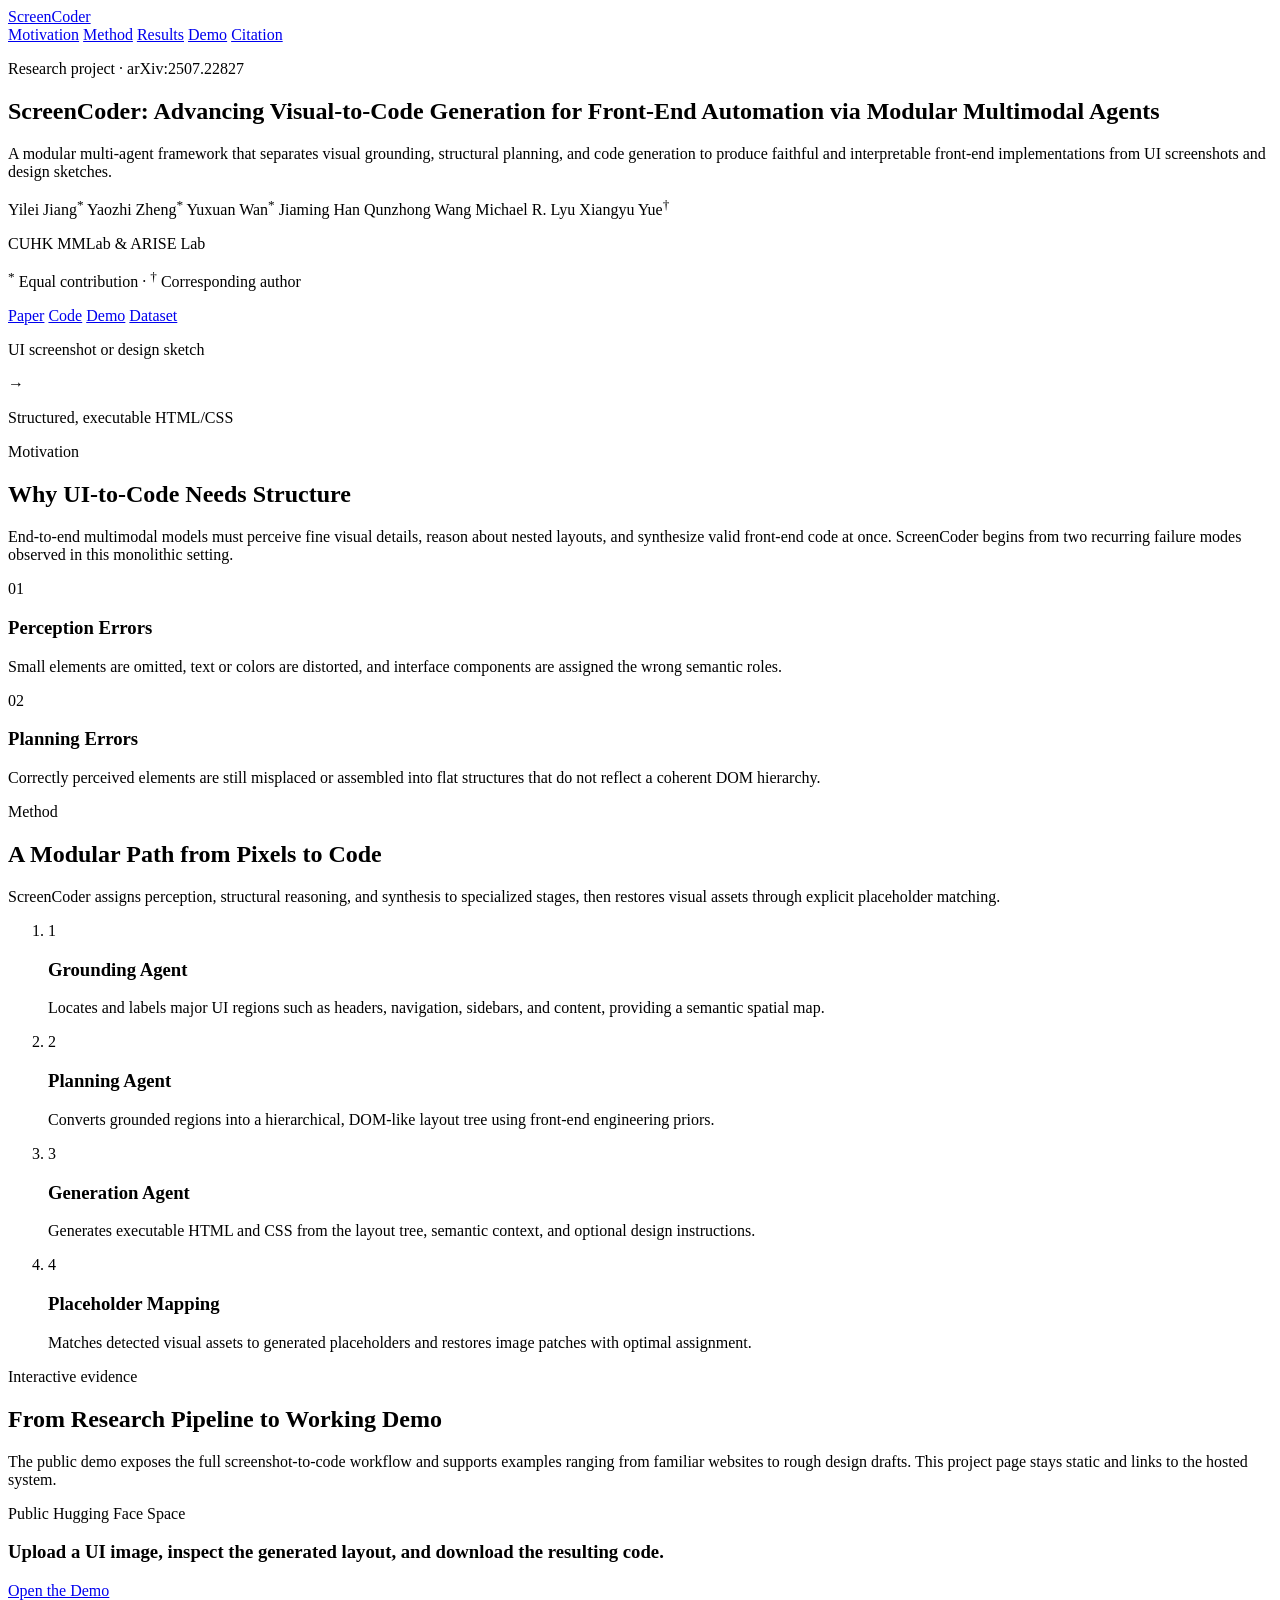
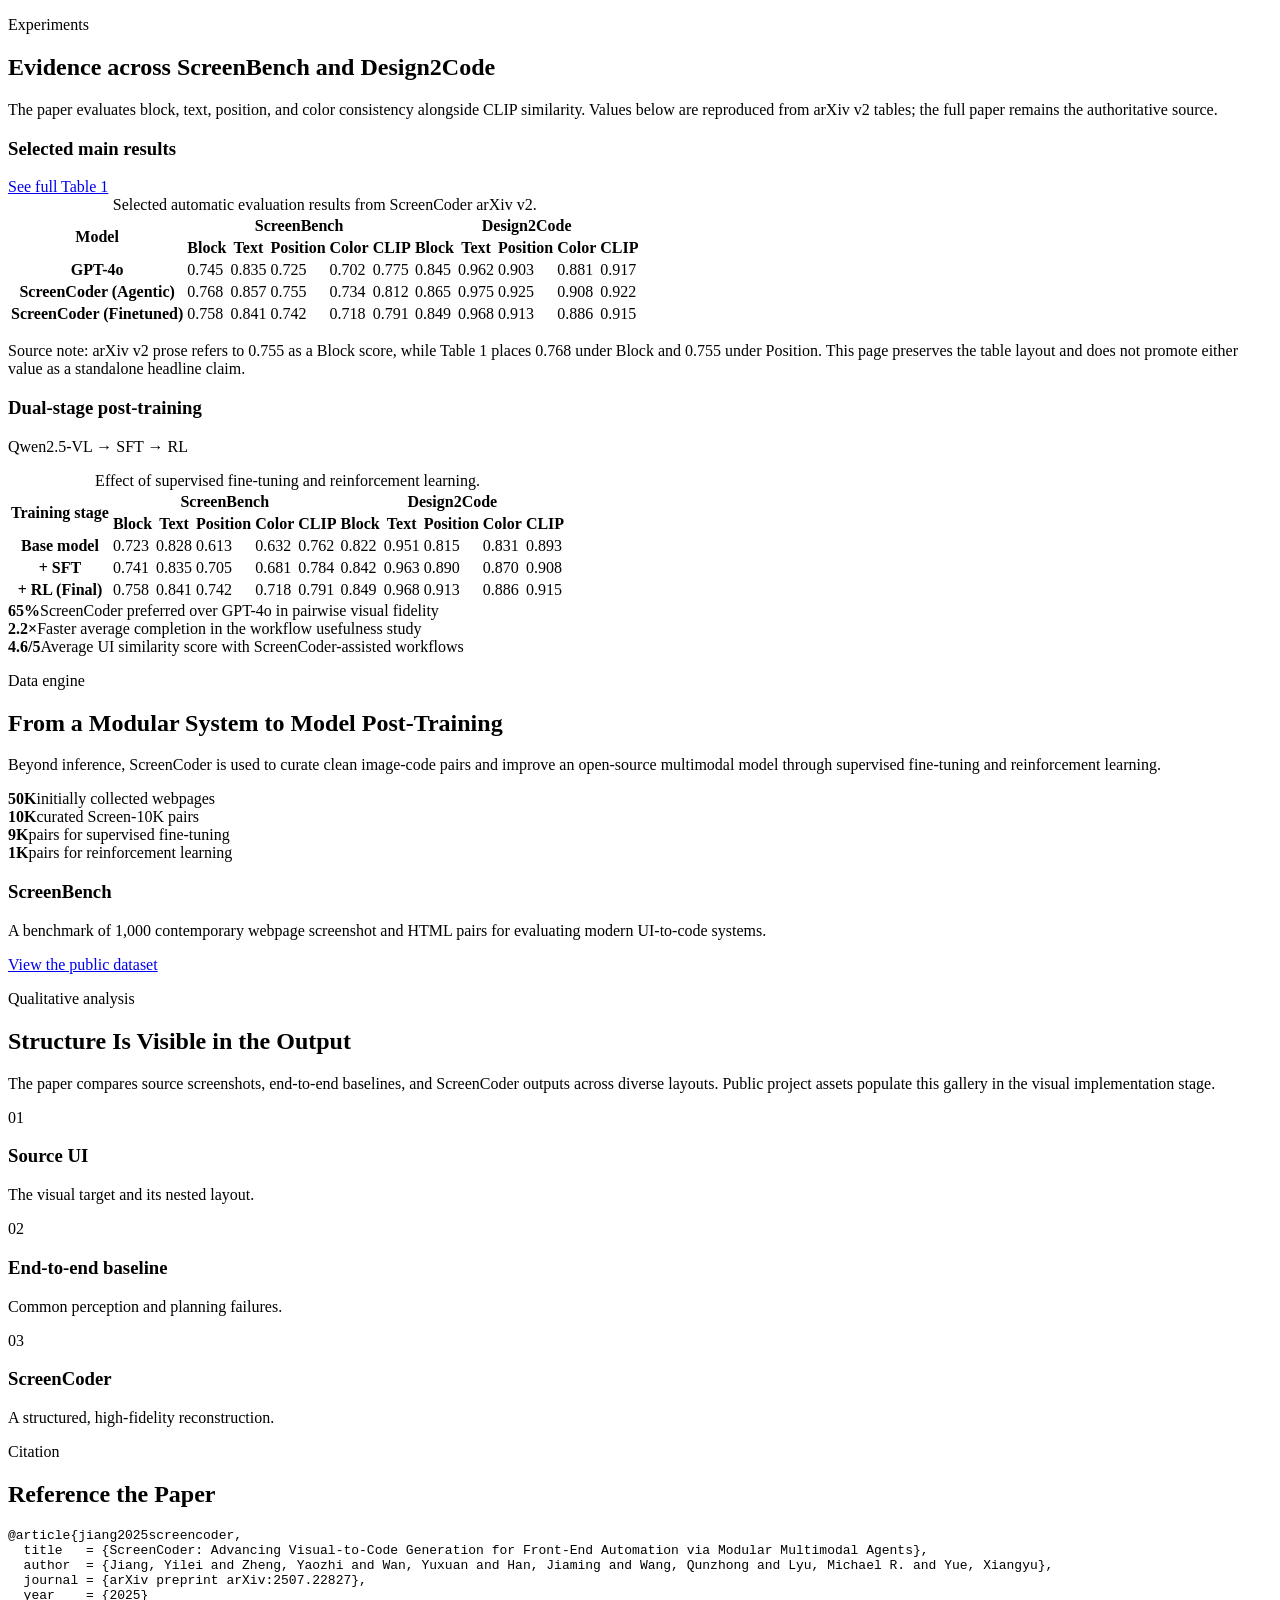
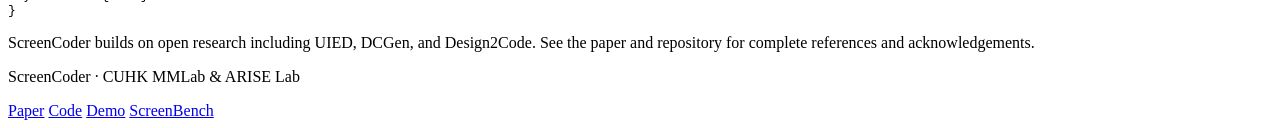
==== index.html @ 0749b516 "feat: add ScreenCoder research narrative and evidence" ====
<!doctype html>
<html lang="en">
  <head>
    <meta charset="utf-8">
    <meta name="viewport" content="width=device-width, initial-scale=1">
    <title>ScreenCoder — Modular Multimodal Agents for UI-to-Code</title>
  </head>
  <body>
    <header class="site-header">
      <nav class="site-nav" aria-label="Primary navigation">
        <a class="site-mark" href="#overview">ScreenCoder</a>
        <div class="site-nav__links">
          <a href="#motivation">Motivation</a>
          <a href="#method">Method</a>
          <a href="#results">Results</a>
          <a href="#demo">Demo</a>
          <a href="#citation">Citation</a>
        </div>
      </nav>
    </header>

    <main>
      <section id="overview" class="hero" aria-labelledby="paper-title">
        <div class="hero__content">
          <p class="eyebrow">Research project · arXiv:2507.22827</p>
          <h1 id="paper-title">ScreenCoder: Advancing Visual-to-Code Generation for Front-End Automation via Modular Multimodal Agents</h1>
          <p class="hero__summary">
            A modular multi-agent framework that separates visual grounding,
            structural planning, and code generation to produce faithful and
            interpretable front-end implementations from UI screenshots and
            design sketches.
          </p>
          <p class="authors">
            <span>Yilei Jiang<sup>*</sup></span>
            <span>Yaozhi Zheng<sup>*</sup></span>
            <span>Yuxuan Wan<sup>*</sup></span>
            <span>Jiaming Han</span>
            <span>Qunzhong Wang</span>
            <span>Michael R. Lyu</span>
            <span>Xiangyu Yue<sup>†</sup></span>
          </p>
          <p class="affiliations">CUHK MMLab &amp; ARISE Lab</p>
          <p class="author-note"><sup>*</sup> Equal contribution · <sup>†</sup> Corresponding author</p>
          <div class="resource-links" aria-label="Project resources">
            <a class="resource-link resource-link--primary" href="https://arxiv.org/abs/2507.22827">Paper</a>
            <a class="resource-link resource-link--primary" href="https://github.com/leigest519/ScreenCoder">Code</a>
            <a class="resource-link" href="https://huggingface.co/spaces/Jimmyzheng-10/ScreenCoder">Demo</a>
            <a class="resource-link" href="https://huggingface.co/datasets/Leigest/ScreenCoder">Dataset</a>
          </div>
        </div>
        <div class="hero__visual" aria-label="Teaser placeholder">
          <p>UI screenshot or design sketch</p>
          <span aria-hidden="true">→</span>
          <p>Structured, executable HTML/CSS</p>
        </div>
      </section>

      <section id="motivation" class="section" aria-labelledby="motivation-title">
        <div class="section-heading">
          <p class="eyebrow">Motivation</p>
          <h2 id="motivation-title">Why UI-to-Code Needs Structure</h2>
          <p>
            End-to-end multimodal models must perceive fine visual details,
            reason about nested layouts, and synthesize valid front-end code at
            once. ScreenCoder begins from two recurring failure modes observed
            in this monolithic setting.
          </p>
        </div>
        <div class="failure-grid">
          <article class="failure-card">
            <p class="card-index">01</p>
            <h3>Perception Errors</h3>
            <p>
              Small elements are omitted, text or colors are distorted, and
              interface components are assigned the wrong semantic roles.
            </p>
          </article>
          <article class="failure-card">
            <p class="card-index">02</p>
            <h3>Planning Errors</h3>
            <p>
              Correctly perceived elements are still misplaced or assembled
              into flat structures that do not reflect a coherent DOM hierarchy.
            </p>
          </article>
        </div>
      </section>

      <section id="method" class="section section--tinted" aria-labelledby="method-title">
        <div class="section-heading">
          <p class="eyebrow">Method</p>
          <h2 id="method-title">A Modular Path from Pixels to Code</h2>
          <p>
            ScreenCoder assigns perception, structural reasoning, and synthesis
            to specialized stages, then restores visual assets through explicit
            placeholder matching.
          </p>
        </div>
        <ol class="method-flow">
          <li class="method-step">
            <span class="method-step__number">1</span>
            <div>
              <h3>Grounding Agent</h3>
              <p>Locates and labels major UI regions such as headers, navigation, sidebars, and content, providing a semantic spatial map.</p>
            </div>
          </li>
          <li class="method-step">
            <span class="method-step__number">2</span>
            <div>
              <h3>Planning Agent</h3>
              <p>Converts grounded regions into a hierarchical, DOM-like layout tree using front-end engineering priors.</p>
            </div>
          </li>
          <li class="method-step">
            <span class="method-step__number">3</span>
            <div>
              <h3>Generation Agent</h3>
              <p>Generates executable HTML and CSS from the layout tree, semantic context, and optional design instructions.</p>
            </div>
          </li>
          <li class="method-step">
            <span class="method-step__number">4</span>
            <div>
              <h3>Placeholder Mapping</h3>
              <p>Matches detected visual assets to generated placeholders and restores image patches with optimal assignment.</p>
            </div>
          </li>
        </ol>
      </section>

      <section id="demo" class="section" aria-labelledby="demo-title">
        <div class="section-heading section-heading--split">
          <div>
            <p class="eyebrow">Interactive evidence</p>
            <h2 id="demo-title">From Research Pipeline to Working Demo</h2>
          </div>
          <p>
            The public demo exposes the full screenshot-to-code workflow and
            supports examples ranging from familiar websites to rough design
            drafts. This project page stays static and links to the hosted system.
          </p>
        </div>
        <div class="demo-placeholder">
          <div>
            <p class="demo-placeholder__label">Public Hugging Face Space</p>
            <h3>Upload a UI image, inspect the generated layout, and download the resulting code.</h3>
          </div>
          <a href="https://huggingface.co/spaces/Jimmyzheng-10/ScreenCoder">Open the Demo</a>
        </div>
      </section>

      <section id="results" class="section section--dark" aria-labelledby="results-title">
        <div class="section-heading">
          <p class="eyebrow">Experiments</p>
          <h2 id="results-title">Evidence across ScreenBench and Design2Code</h2>
          <p>
            The paper evaluates block, text, position, and color consistency
            alongside CLIP similarity. Values below are reproduced from arXiv
            v2 tables; the full paper remains the authoritative source.
          </p>
        </div>

        <div class="table-block">
          <div class="table-block__heading">
            <h3>Selected main results</h3>
            <a href="https://arxiv.org/abs/2507.22827">See full Table 1</a>
          </div>
          <div class="table-scroll" tabindex="0" aria-label="Selected main results table, horizontally scrollable">
            <table>
              <caption>Selected automatic evaluation results from ScreenCoder arXiv v2.</caption>
              <thead>
                <tr>
                  <th rowspan="2" scope="col">Model</th>
                  <th colspan="5" scope="colgroup">ScreenBench</th>
                  <th colspan="5" scope="colgroup">Design2Code</th>
                </tr>
                <tr>
                  <th scope="col">Block</th><th scope="col">Text</th><th scope="col">Position</th><th scope="col">Color</th><th scope="col">CLIP</th>
                  <th scope="col">Block</th><th scope="col">Text</th><th scope="col">Position</th><th scope="col">Color</th><th scope="col">CLIP</th>
                </tr>
              </thead>
              <tbody>
                <tr>
                  <th scope="row">GPT-4o</th>
                  <td>0.745</td><td>0.835</td><td>0.725</td><td>0.702</td><td>0.775</td>
                  <td>0.845</td><td>0.962</td><td>0.903</td><td>0.881</td><td>0.917</td>
                </tr>
                <tr class="table-highlight">
                  <th scope="row">ScreenCoder (Agentic)</th>
                  <td>0.768</td><td>0.857</td><td>0.755</td><td>0.734</td><td>0.812</td>
                  <td>0.865</td><td>0.975</td><td>0.925</td><td>0.908</td><td>0.922</td>
                </tr>
                <tr>
                  <th scope="row">ScreenCoder (Finetuned)</th>
                  <td>0.758</td><td>0.841</td><td>0.742</td><td>0.718</td><td>0.791</td>
                  <td>0.849</td><td>0.968</td><td>0.913</td><td>0.886</td><td>0.915</td>
                </tr>
              </tbody>
            </table>
          </div>
          <p class="evidence-note">
            Source note: arXiv v2 prose refers to 0.755 as a Block score,
            while Table 1 places 0.768 under Block and 0.755 under Position.
            This page preserves the table layout and does not promote either
            value as a standalone headline claim.
          </p>
        </div>

        <div class="table-block">
          <div class="table-block__heading">
            <h3>Dual-stage post-training</h3>
            <p>Qwen2.5-VL → SFT → RL</p>
          </div>
          <div class="table-scroll" tabindex="0" aria-label="Post-training ablation table, horizontally scrollable">
            <table>
              <caption>Effect of supervised fine-tuning and reinforcement learning.</caption>
              <thead>
                <tr>
                  <th rowspan="2" scope="col">Training stage</th>
                  <th colspan="5" scope="colgroup">ScreenBench</th>
                  <th colspan="5" scope="colgroup">Design2Code</th>
                </tr>
                <tr>
                  <th scope="col">Block</th><th scope="col">Text</th><th scope="col">Position</th><th scope="col">Color</th><th scope="col">CLIP</th>
                  <th scope="col">Block</th><th scope="col">Text</th><th scope="col">Position</th><th scope="col">Color</th><th scope="col">CLIP</th>
                </tr>
              </thead>
              <tbody>
                <tr>
                  <th scope="row">Base model</th>
                  <td>0.723</td><td>0.828</td><td>0.613</td><td>0.632</td><td>0.762</td>
                  <td>0.822</td><td>0.951</td><td>0.815</td><td>0.831</td><td>0.893</td>
                </tr>
                <tr>
                  <th scope="row">+ SFT</th>
                  <td>0.741</td><td>0.835</td><td>0.705</td><td>0.681</td><td>0.784</td>
                  <td>0.842</td><td>0.963</td><td>0.890</td><td>0.870</td><td>0.908</td>
                </tr>
                <tr class="table-highlight">
                  <th scope="row">+ RL (Final)</th>
                  <td>0.758</td><td>0.841</td><td>0.742</td><td>0.718</td><td>0.791</td>
                  <td>0.849</td><td>0.968</td><td>0.913</td><td>0.886</td><td>0.915</td>
                </tr>
              </tbody>
            </table>
          </div>
        </div>

        <div class="human-eval" aria-label="Human evaluation summary">
          <article><strong>65%</strong><span>ScreenCoder preferred over GPT-4o in pairwise visual fidelity</span></article>
          <article><strong>2.2×</strong><span>Faster average completion in the workflow usefulness study</span></article>
          <article><strong>4.6/5</strong><span>Average UI similarity score with ScreenCoder-assisted workflows</span></article>
        </div>
      </section>

      <section id="data" class="section" aria-labelledby="data-title">
        <div class="section-heading">
          <p class="eyebrow">Data engine</p>
          <h2 id="data-title">From a Modular System to Model Post-Training</h2>
          <p>
            Beyond inference, ScreenCoder is used to curate clean image-code
            pairs and improve an open-source multimodal model through supervised
            fine-tuning and reinforcement learning.
          </p>
        </div>
        <div class="data-flow">
          <article><strong>50K</strong><span>initially collected webpages</span></article>
          <article><strong>10K</strong><span>curated Screen-10K pairs</span></article>
          <article><strong>9K</strong><span>pairs for supervised fine-tuning</span></article>
          <article><strong>1K</strong><span>pairs for reinforcement learning</span></article>
        </div>
        <div class="dataset-note">
          <h3>ScreenBench</h3>
          <p>A benchmark of 1,000 contemporary webpage screenshot and HTML pairs for evaluating modern UI-to-code systems.</p>
          <a href="https://huggingface.co/datasets/Leigest/ScreenCoder">View the public dataset</a>
        </div>
      </section>

      <section id="gallery" class="section section--tinted" aria-labelledby="gallery-title">
        <div class="section-heading">
          <p class="eyebrow">Qualitative analysis</p>
          <h2 id="gallery-title">Structure Is Visible in the Output</h2>
          <p>
            The paper compares source screenshots, end-to-end baselines, and
            ScreenCoder outputs across diverse layouts. Public project assets
            populate this gallery in the visual implementation stage.
          </p>
        </div>
        <div class="gallery-placeholder" role="group" aria-label="Qualitative comparison placeholder">
          <article><span>01</span><h3>Source UI</h3><p>The visual target and its nested layout.</p></article>
          <article><span>02</span><h3>End-to-end baseline</h3><p>Common perception and planning failures.</p></article>
          <article><span>03</span><h3>ScreenCoder</h3><p>A structured, high-fidelity reconstruction.</p></article>
        </div>
      </section>

      <section id="citation" class="section citation" aria-labelledby="citation-title">
        <div class="section-heading">
          <p class="eyebrow">Citation</p>
          <h2 id="citation-title">Reference the Paper</h2>
        </div>
        <pre><code>@article{jiang2025screencoder,
  title   = {ScreenCoder: Advancing Visual-to-Code Generation for Front-End Automation via Modular Multimodal Agents},
  author  = {Jiang, Yilei and Zheng, Yaozhi and Wan, Yuxuan and Han, Jiaming and Wang, Qunzhong and Lyu, Michael R. and Yue, Xiangyu},
  journal = {arXiv preprint arXiv:2507.22827},
  year    = {2025}
}</code></pre>
        <p>
          ScreenCoder builds on open research including UIED, DCGen, and
          Design2Code. See the paper and repository for complete references and
          acknowledgements.
        </p>
      </section>
    </main>

    <footer class="site-footer">
      <p>ScreenCoder · CUHK MMLab &amp; ARISE Lab</p>
      <div>
        <a href="https://arxiv.org/abs/2507.22827">Paper</a>
        <a href="https://github.com/leigest519/ScreenCoder">Code</a>
        <a href="https://huggingface.co/spaces/Jimmyzheng-10/ScreenCoder">Demo</a>
        <a href="https://huggingface.co/datasets/Leigest/ScreenCoder">ScreenBench</a>
      </div>
    </footer>
  </body>
</html>
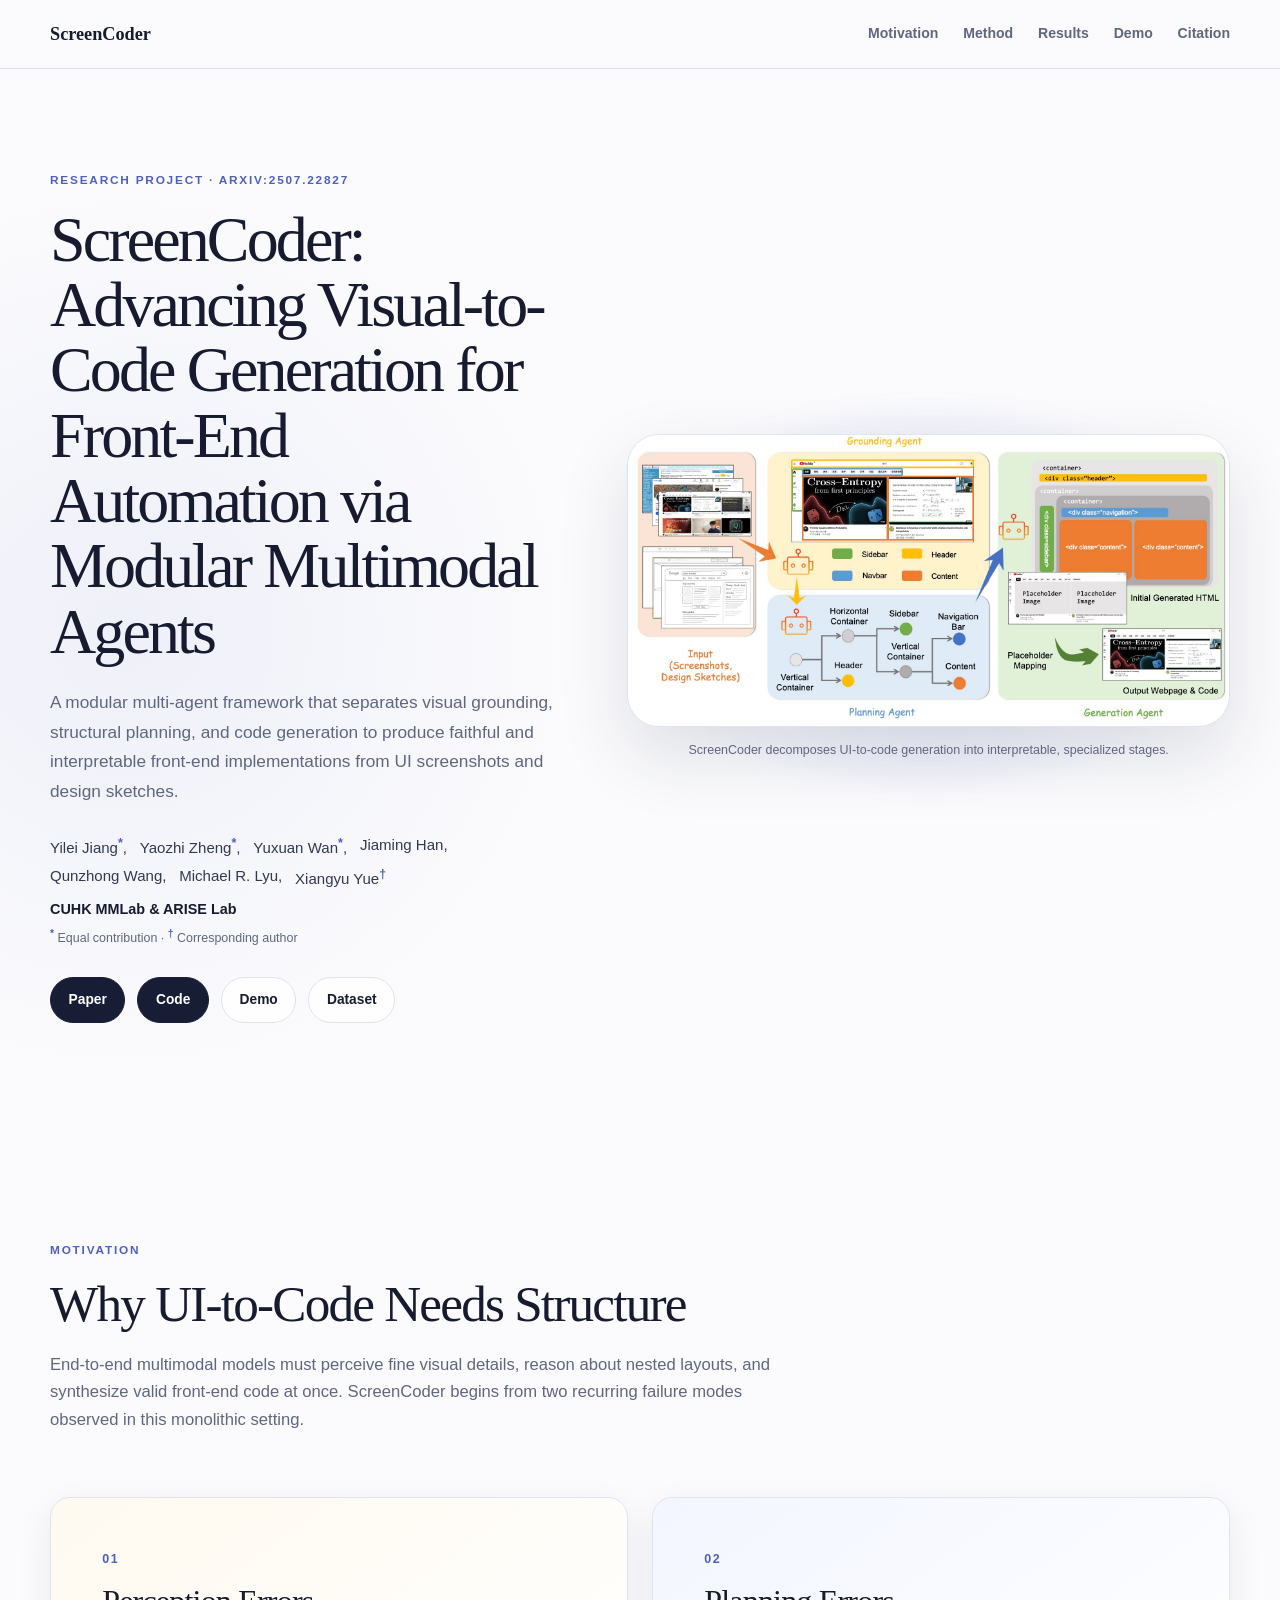
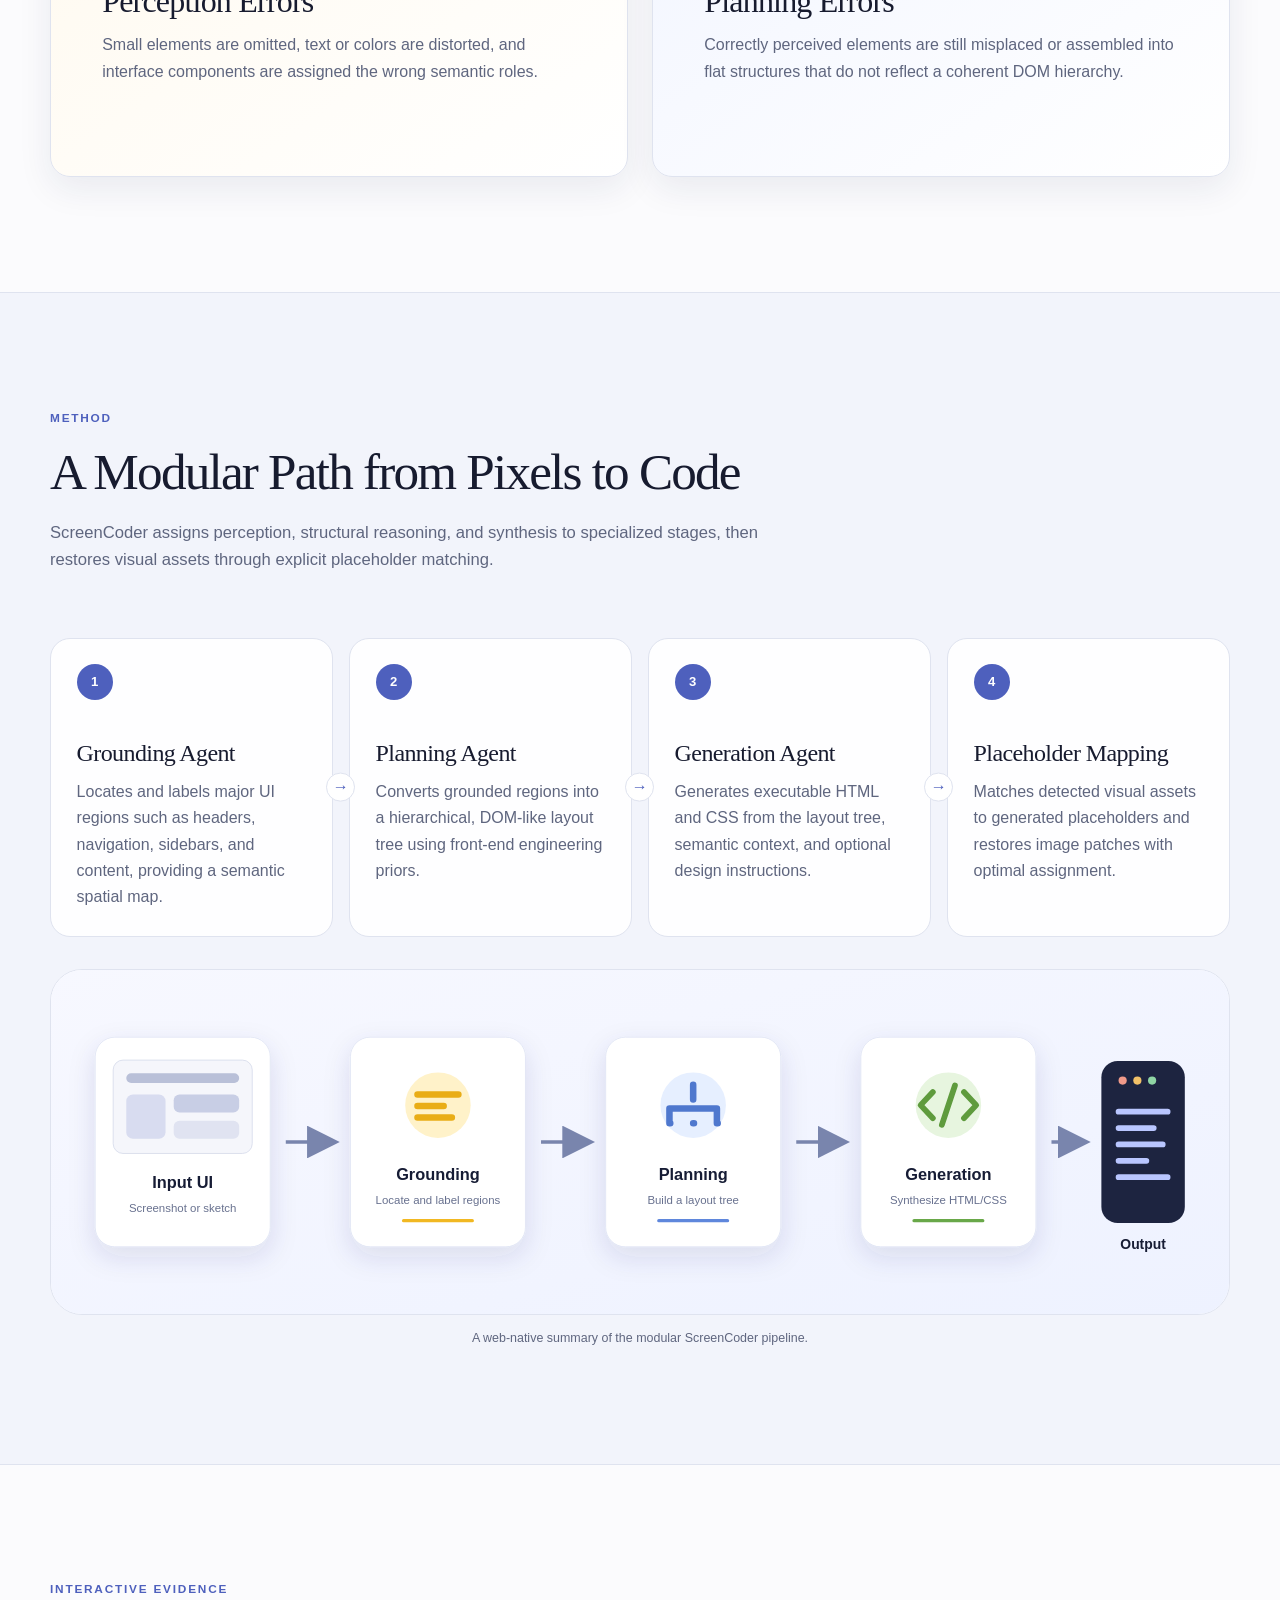
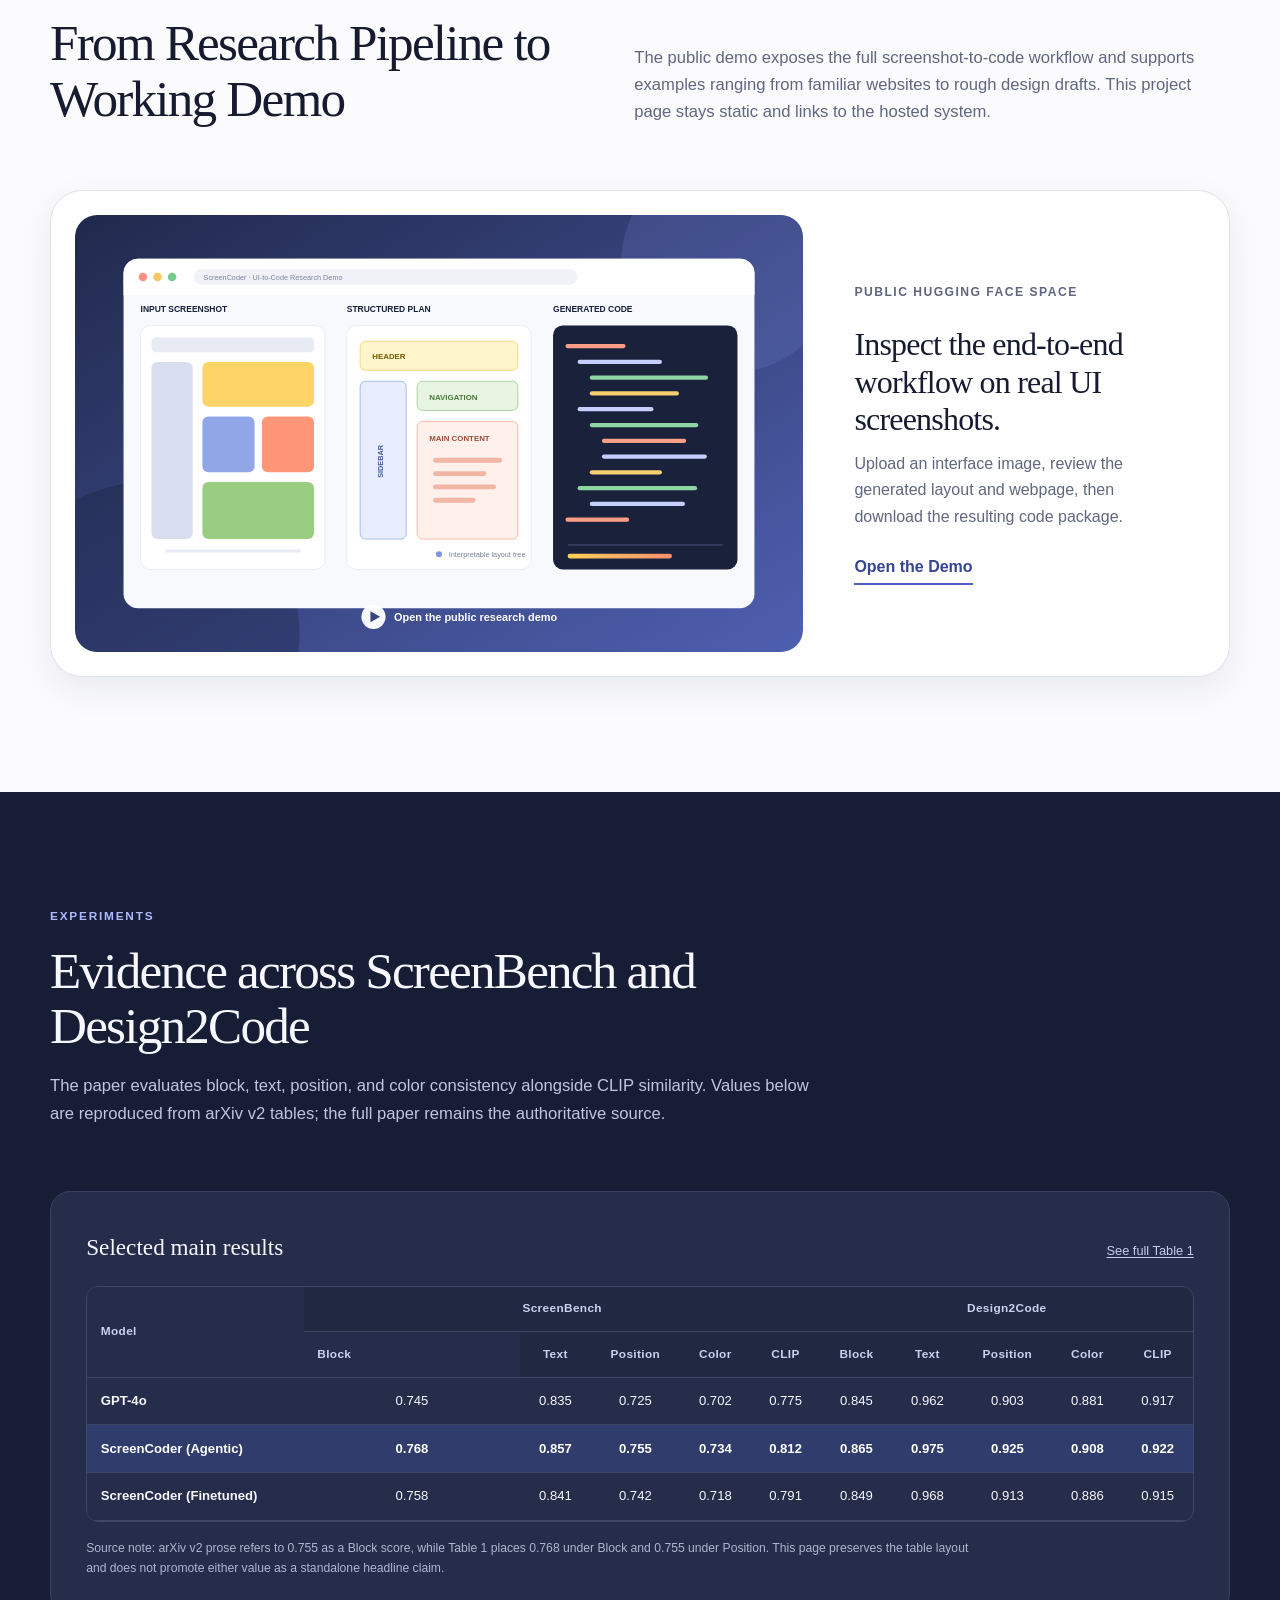
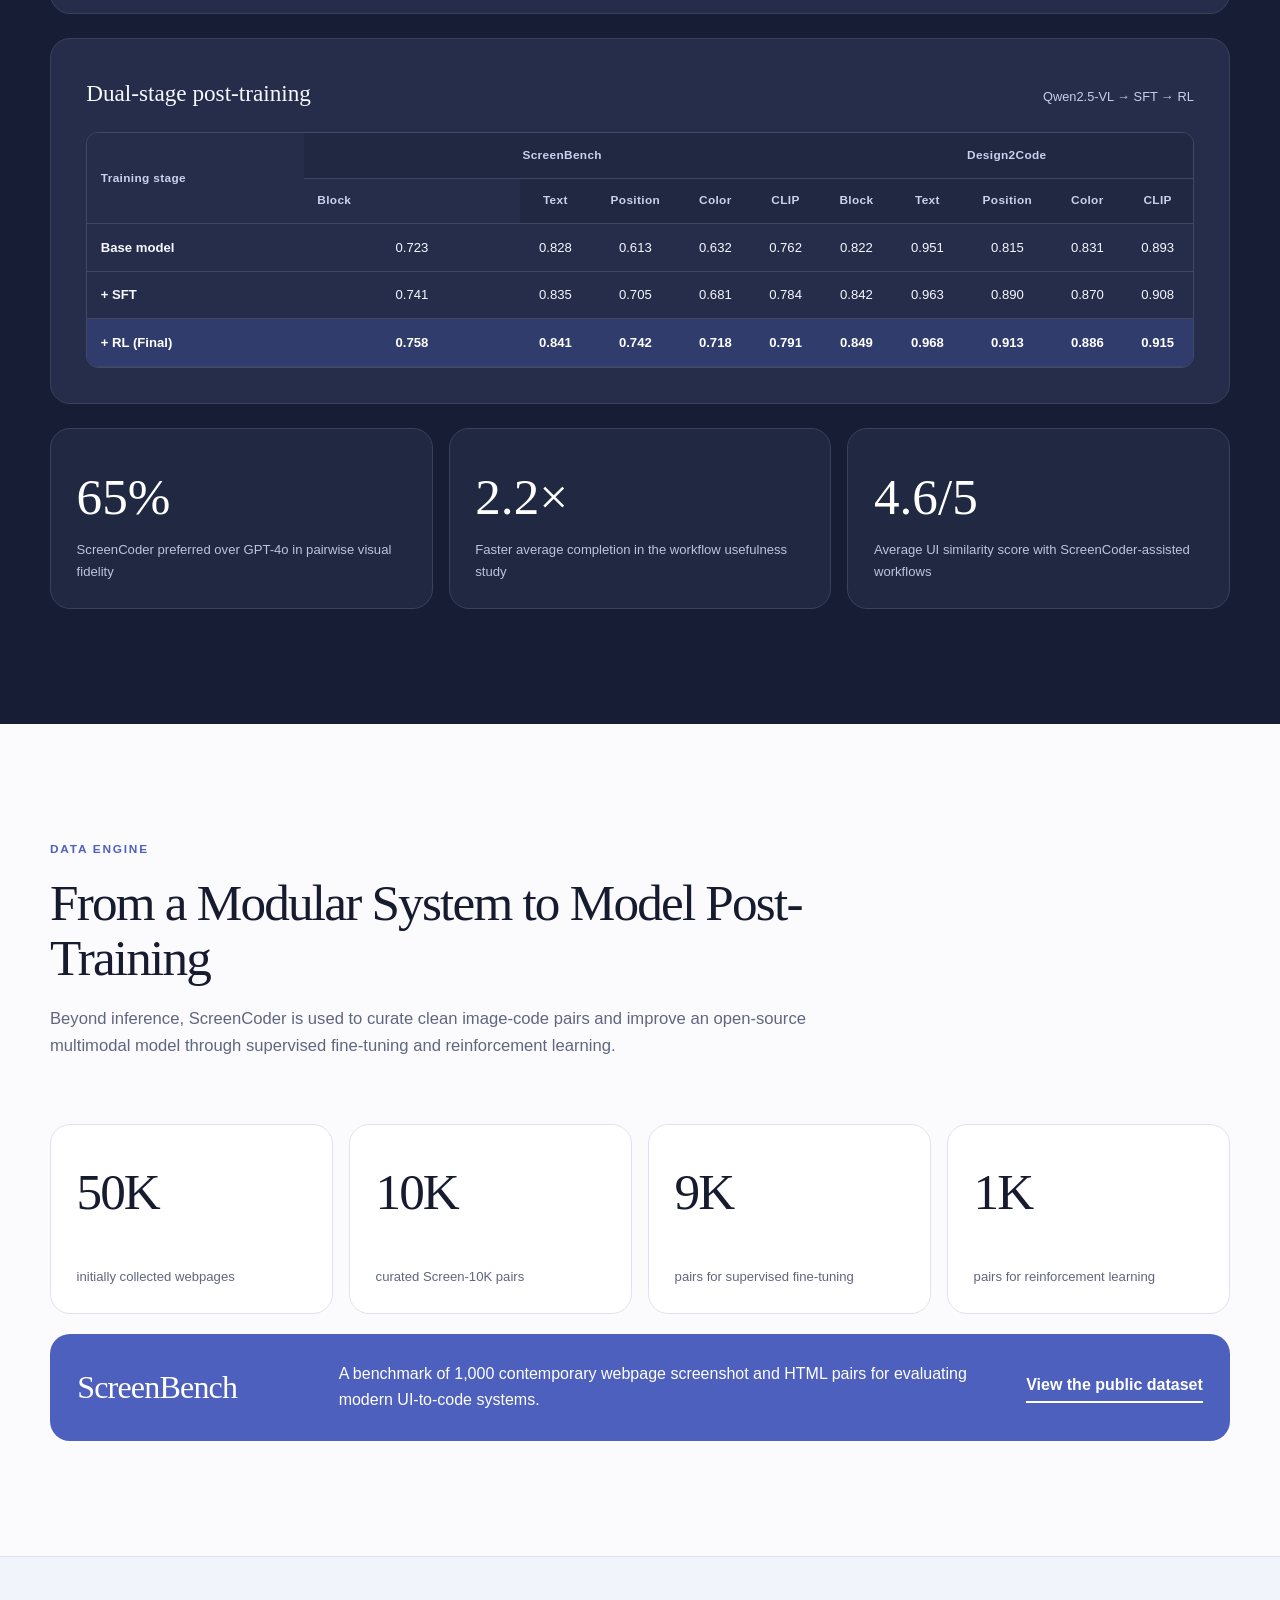
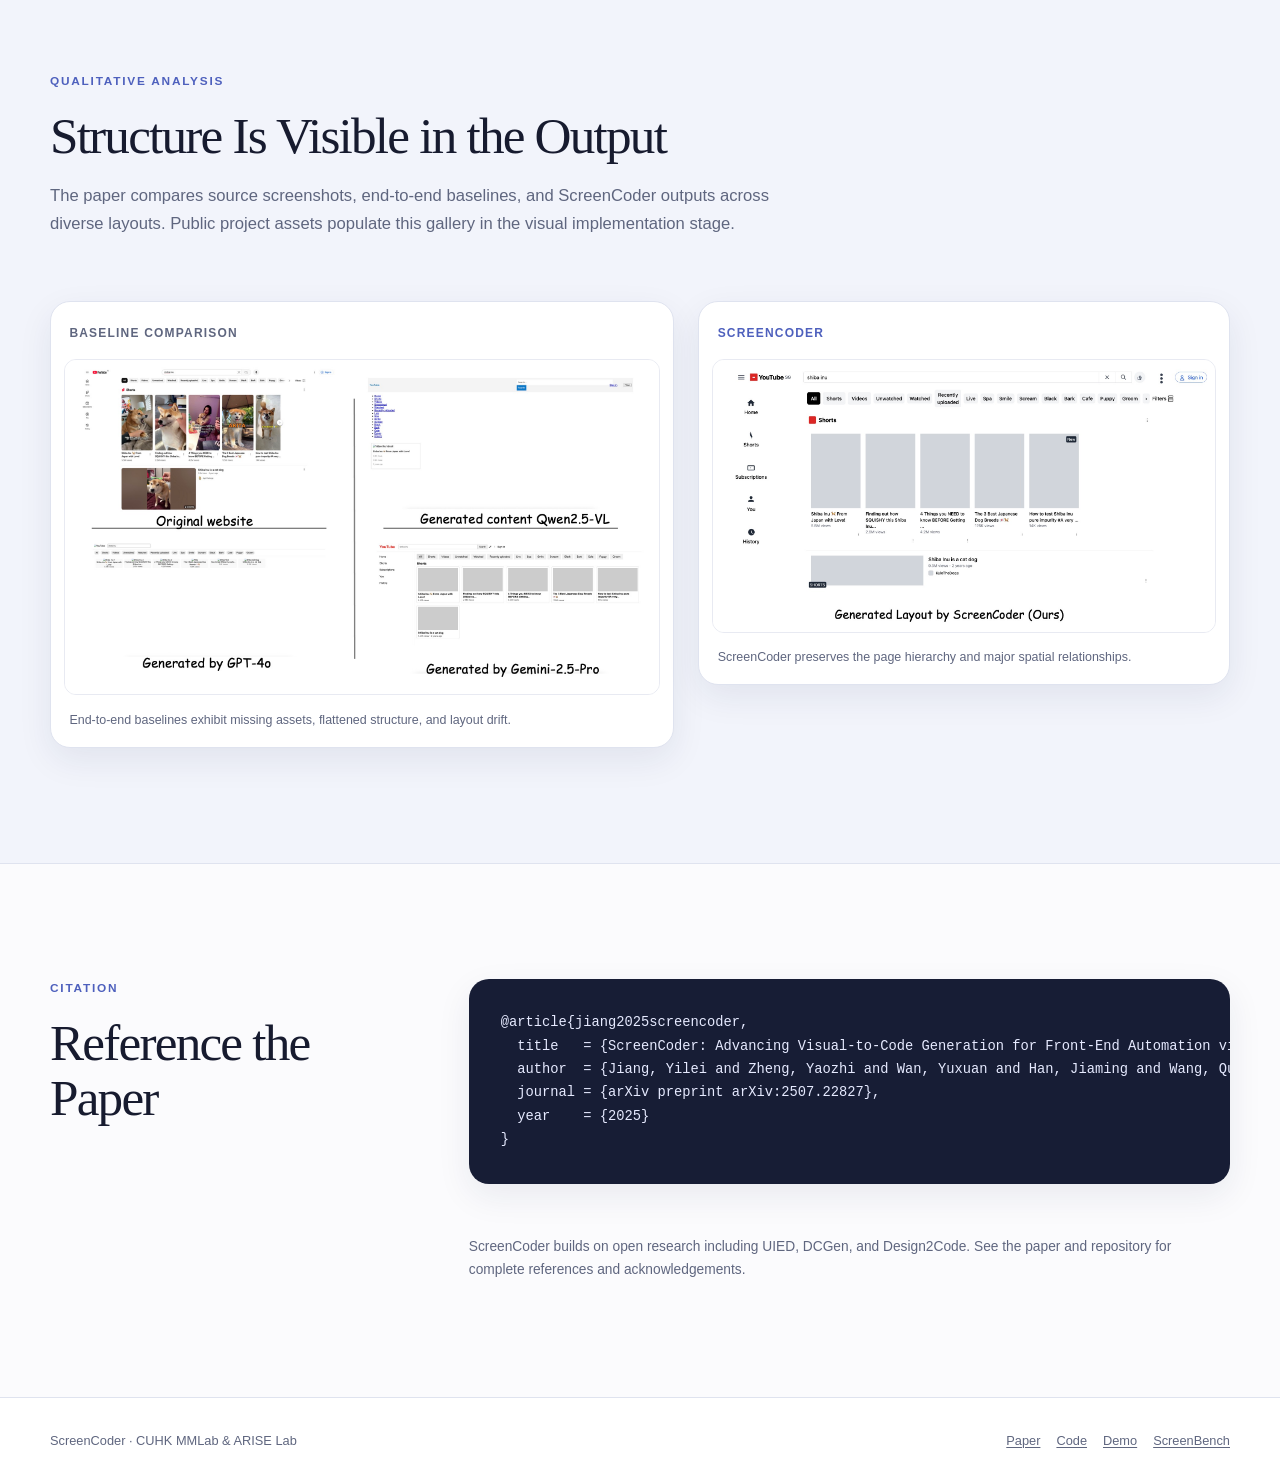
==== commit 7ba41bb0: "feat: add academic visual system and public assets" ====
--- a/index.html
+++ b/index.html
@@ -4,6 +4,7 @@
     <meta charset="utf-8">
     <meta name="viewport" content="width=device-width, initial-scale=1">
     <title>ScreenCoder — Modular Multimodal Agents for UI-to-Code</title>
+    <link rel="stylesheet" href="./css/style.css">
   </head>
   <body>
     <header class="site-header">
@@ -48,11 +49,10 @@
             <a class="resource-link" href="https://huggingface.co/datasets/Leigest/ScreenCoder">Dataset</a>
           </div>
         </div>
-        <div class="hero__visual" aria-label="Teaser placeholder">
-          <p>UI screenshot or design sketch</p>
-          <span aria-hidden="true">→</span>
-          <p>Structured, executable HTML/CSS</p>
-        </div>
+        <figure class="hero__visual">
+          <img src="./assets/images/teaser.jpg" width="1866" height="906" alt="ScreenCoder overview showing screenshots and design sketches transformed through grounding, planning, generation, and placeholder mapping into webpages and code" fetchpriority="high">
+          <figcaption>ScreenCoder decomposes UI-to-code generation into interpretable, specialized stages.</figcaption>
+        </figure>
       </section>
 
       <section id="motivation" class="section" aria-labelledby="motivation-title">
@@ -126,6 +126,10 @@
             </div>
           </li>
         </ol>
+        <figure class="method-figure">
+          <img src="./assets/images/method-pipeline.svg" width="1440" height="420" loading="lazy" alt="Four-stage ScreenCoder pipeline from an input UI through grounding, planning, generation, and placeholder mapping to executable output">
+          <figcaption>A web-native summary of the modular ScreenCoder pipeline.</figcaption>
+        </figure>
       </section>
 
       <section id="demo" class="section" aria-labelledby="demo-title">
@@ -141,11 +145,15 @@
           </p>
         </div>
         <div class="demo-placeholder">
-          <div>
+          <figure>
+            <img src="./assets/images/demo-poster.svg" width="1200" height="720" loading="lazy" alt="Stylized preview of the ScreenCoder research demo with input screenshot, structured plan, and generated code">
+          </figure>
+          <div class="demo-placeholder__content">
             <p class="demo-placeholder__label">Public Hugging Face Space</p>
-            <h3>Upload a UI image, inspect the generated layout, and download the resulting code.</h3>
-          </div>
-          <a href="https://huggingface.co/spaces/Jimmyzheng-10/ScreenCoder">Open the Demo</a>
+            <h3>Inspect the end-to-end workflow on real UI screenshots.</h3>
+            <p>Upload an interface image, review the generated layout and webpage, then download the resulting code package.</p>
+            <a href="https://huggingface.co/spaces/Jimmyzheng-10/ScreenCoder">Open the Demo</a>
+          </div>
         </div>
       </section>
 
@@ -286,10 +294,17 @@
             populate this gallery in the visual implementation stage.
           </p>
         </div>
-        <div class="gallery-placeholder" role="group" aria-label="Qualitative comparison placeholder">
-          <article><span>01</span><h3>Source UI</h3><p>The visual target and its nested layout.</p></article>
-          <article><span>02</span><h3>End-to-end baseline</h3><p>Common perception and planning failures.</p></article>
-          <article><span>03</span><h3>ScreenCoder</h3><p>A structured, high-fidelity reconstruction.</p></article>
+        <div class="comparison-grid" role="group" aria-label="Qualitative comparison">
+          <figure class="comparison-card">
+            <div class="comparison-card__label"><span>Baseline comparison</span></div>
+            <img src="./assets/images/comparison-baselines.jpeg" width="1972" height="1108" loading="lazy" alt="YouTube UI source screenshot compared with outputs from Qwen2.5-VL, GPT-4o, and Gemini 2.5 Pro">
+            <figcaption>End-to-end baselines exhibit missing assets, flattened structure, and layout drift.</figcaption>
+          </figure>
+          <figure class="comparison-card comparison-card--ours">
+            <div class="comparison-card__label"><span>ScreenCoder</span></div>
+            <img src="./assets/images/comparison-screencoder.jpeg" width="1804" height="976" loading="lazy" alt="YouTube-style webpage layout generated by ScreenCoder with preserved navigation, sidebar, content cards, and hierarchy">
+            <figcaption>ScreenCoder preserves the page hierarchy and major spatial relationships.</figcaption>
+          </figure>
         </div>
       </section>
 
--- a/css/style.css
+++ b/css/style.css
@@ -0,0 +1,921 @@
+:root {
+  color-scheme: light;
+  --ink: #171b2f;
+  --ink-soft: #5f667f;
+  --paper: #fbfbfd;
+  --surface: #ffffff;
+  --surface-tinted: #f2f4fb;
+  --line: #dfe3ef;
+  --accent: #4e60bd;
+  --accent-dark: #354594;
+  --accent-soft: #e9edff;
+  --gold: #edb827;
+  --dark: #171d35;
+  --dark-soft: #252d4a;
+  --success: #5f9d46;
+  --radius-sm: 12px;
+  --radius-md: 20px;
+  --radius-lg: 32px;
+  --shadow-sm: 0 12px 34px rgba(30, 38, 73, 0.08);
+  --shadow-lg: 0 28px 70px rgba(30, 38, 73, 0.13);
+  --content: 1180px;
+  --reading: 760px;
+  --section-space: clamp(5rem, 9vw, 9rem);
+}
+
+*,
+*::before,
+*::after {
+  box-sizing: border-box;
+}
+
+html {
+  scroll-behavior: smooth;
+  scroll-padding-top: 6rem;
+}
+
+body {
+  margin: 0;
+  color: var(--ink);
+  background:
+    radial-gradient(circle at 10% 8%, rgba(90, 109, 199, 0.08), transparent 28rem),
+    var(--paper);
+  font-family: Inter, ui-sans-serif, -apple-system, BlinkMacSystemFont, "Segoe UI", sans-serif;
+  font-size: 16px;
+  line-height: 1.65;
+  -webkit-font-smoothing: antialiased;
+  text-rendering: optimizeLegibility;
+}
+
+img {
+  display: block;
+  max-width: 100%;
+  height: auto;
+}
+
+figure,
+p,
+h1,
+h2,
+h3 {
+  margin-top: 0;
+}
+
+a {
+  color: inherit;
+  text-underline-offset: 0.18em;
+}
+
+a:hover {
+  color: var(--accent-dark);
+}
+
+:focus-visible {
+  outline: 3px solid var(--gold);
+  outline-offset: 4px;
+  border-radius: 4px;
+}
+
+.site-header {
+  position: sticky;
+  z-index: 20;
+  top: 0;
+  border-bottom: 1px solid rgba(212, 217, 233, 0.85);
+  background: rgba(251, 251, 253, 0.88);
+  backdrop-filter: blur(18px);
+}
+
+.site-nav {
+  display: flex;
+  align-items: center;
+  justify-content: space-between;
+  width: min(calc(100% - 3rem), var(--content));
+  min-height: 68px;
+  margin: 0 auto;
+}
+
+.site-mark {
+  color: var(--ink);
+  font-family: Georgia, "Times New Roman", serif;
+  font-size: 1.14rem;
+  font-weight: 700;
+  text-decoration: none;
+}
+
+.site-nav__links {
+  display: flex;
+  align-items: center;
+  gap: 1.55rem;
+}
+
+.site-nav__links a {
+  color: var(--ink-soft);
+  font-size: 0.88rem;
+  font-weight: 650;
+  text-decoration: none;
+}
+
+.site-nav__links a:hover {
+  color: var(--ink);
+}
+
+.hero {
+  display: grid;
+  grid-template-columns: minmax(0, 0.92fr) minmax(0, 1.08fr);
+  gap: clamp(2.5rem, 5vw, 5.5rem);
+  align-items: center;
+  width: min(calc(100% - 3rem), var(--content));
+  min-height: calc(100vh - 68px);
+  margin: 0 auto;
+  padding: clamp(5rem, 8vw, 8rem) 0;
+}
+
+.eyebrow {
+  margin-bottom: 1rem;
+  color: var(--accent);
+  font-size: 0.74rem;
+  font-weight: 800;
+  letter-spacing: 0.15em;
+  text-transform: uppercase;
+}
+
+.hero h1 {
+  max-width: 720px;
+  margin-bottom: 1.5rem;
+  font-family: Georgia, "Times New Roman", serif;
+  font-size: clamp(2.55rem, 5vw, 5rem);
+  font-weight: 500;
+  letter-spacing: -0.045em;
+  line-height: 1.02;
+}
+
+.hero__summary {
+  max-width: 650px;
+  margin-bottom: 1.65rem;
+  color: var(--ink-soft);
+  font-size: clamp(1rem, 1.35vw, 1.18rem);
+  line-height: 1.72;
+}
+
+.authors {
+  display: flex;
+  flex-wrap: wrap;
+  gap: 0.22rem 0.8rem;
+  margin-bottom: 0.35rem;
+  color: #323950;
+  font-size: 0.94rem;
+}
+
+.authors span:not(:last-child)::after {
+  content: ",";
+}
+
+.authors sup,
+.author-note sup {
+  color: var(--accent);
+  font-weight: 800;
+}
+
+.affiliations {
+  margin-bottom: 0;
+  color: var(--ink);
+  font-size: 0.9rem;
+  font-weight: 700;
+}
+
+.author-note {
+  margin: 0.2rem 0 1.8rem;
+  color: var(--ink-soft);
+  font-size: 0.78rem;
+}
+
+.resource-links {
+  display: flex;
+  flex-wrap: wrap;
+  gap: 0.75rem;
+}
+
+.resource-link {
+  display: inline-flex;
+  align-items: center;
+  justify-content: center;
+  min-height: 46px;
+  padding: 0.62rem 1.1rem;
+  border: 1px solid var(--line);
+  border-radius: 999px;
+  color: var(--ink);
+  background: rgba(255, 255, 255, 0.85);
+  font-size: 0.86rem;
+  font-weight: 750;
+  text-decoration: none;
+  transition: transform 180ms ease, border-color 180ms ease, box-shadow 180ms ease;
+}
+
+.resource-link:hover {
+  transform: translateY(-2px);
+  border-color: #aeb7db;
+  color: var(--accent-dark);
+  box-shadow: var(--shadow-sm);
+}
+
+.resource-link--primary {
+  border-color: var(--dark);
+  color: #fff;
+  background: var(--dark);
+}
+
+.resource-link--primary:hover {
+  border-color: var(--accent-dark);
+  color: #fff;
+  background: var(--accent-dark);
+}
+
+.hero__visual {
+  position: relative;
+  margin: 0;
+}
+
+.hero__visual::before {
+  position: absolute;
+  z-index: -1;
+  inset: -8% -7%;
+  border-radius: 50%;
+  background: radial-gradient(circle, rgba(94, 113, 204, 0.16), transparent 70%);
+  content: "";
+  filter: blur(10px);
+}
+
+.hero__visual img {
+  border: 1px solid var(--line);
+  border-radius: var(--radius-lg);
+  background: #fff;
+  box-shadow: var(--shadow-lg);
+}
+
+.hero__visual figcaption,
+.method-figure figcaption {
+  margin-top: 0.8rem;
+  color: var(--ink-soft);
+  font-size: 0.78rem;
+  text-align: center;
+}
+
+.section {
+  padding: var(--section-space) max(1.5rem, calc((100vw - var(--content)) / 2));
+}
+
+.section--tinted {
+  border-block: 1px solid var(--line);
+  background: var(--surface-tinted);
+}
+
+.section-heading {
+  max-width: var(--reading);
+  margin-bottom: clamp(2.5rem, 5vw, 4.5rem);
+}
+
+.section-heading h2 {
+  margin-bottom: 1.2rem;
+  font-family: Georgia, "Times New Roman", serif;
+  font-size: clamp(2.15rem, 4vw, 4rem);
+  font-weight: 500;
+  letter-spacing: -0.035em;
+  line-height: 1.08;
+}
+
+.section-heading > p:last-child,
+.section-heading--split > p {
+  margin-bottom: 0;
+  color: var(--ink-soft);
+  font-size: clamp(1rem, 1.3vw, 1.12rem);
+}
+
+.section-heading--split {
+  display: grid;
+  grid-template-columns: 0.92fr 1.08fr;
+  gap: clamp(2rem, 6vw, 6rem);
+  align-items: end;
+  max-width: none;
+}
+
+.section-heading--split h2 {
+  margin-bottom: 0;
+}
+
+.failure-grid {
+  display: grid;
+  grid-template-columns: repeat(2, minmax(0, 1fr));
+  gap: 1.5rem;
+}
+
+.failure-card {
+  min-height: 280px;
+  padding: clamp(2rem, 4vw, 3.2rem);
+  border: 1px solid var(--line);
+  border-radius: var(--radius-md);
+  background: var(--surface);
+  box-shadow: var(--shadow-sm);
+}
+
+.failure-card:first-child {
+  background: linear-gradient(145deg, #fffaf0, #fff);
+}
+
+.failure-card:last-child {
+  background: linear-gradient(145deg, #f3f6ff, #fff);
+}
+
+.card-index {
+  color: var(--accent);
+  font-size: 0.78rem;
+  font-weight: 800;
+  letter-spacing: 0.14em;
+}
+
+.failure-card h3,
+.method-step h3,
+.dataset-note h3,
+.demo-placeholder h3 {
+  margin-bottom: 0.75rem;
+  font-family: Georgia, "Times New Roman", serif;
+  font-size: clamp(1.45rem, 2.5vw, 2.15rem);
+  font-weight: 500;
+  letter-spacing: -0.025em;
+  line-height: 1.18;
+}
+
+.failure-card p:last-child,
+.method-step p,
+.dataset-note p,
+.demo-placeholder__content > p {
+  margin-bottom: 0;
+  color: var(--ink-soft);
+}
+
+.method-flow {
+  display: grid;
+  grid-template-columns: repeat(4, minmax(0, 1fr));
+  gap: 1rem;
+  margin: 0;
+  padding: 0;
+  list-style: none;
+  counter-reset: stage;
+}
+
+.method-step {
+  position: relative;
+  min-height: 250px;
+  padding: 1.6rem;
+  border: 1px solid var(--line);
+  border-radius: var(--radius-md);
+  background: rgba(255, 255, 255, 0.9);
+}
+
+.method-step:not(:last-child)::after {
+  position: absolute;
+  z-index: 2;
+  top: 50%;
+  right: -1.45rem;
+  width: 1.8rem;
+  height: 1.8rem;
+  border: 1px solid var(--line);
+  border-radius: 50%;
+  color: var(--accent);
+  background: #fff;
+  content: "→";
+  font-weight: 800;
+  line-height: 1.65rem;
+  text-align: center;
+  transform: translateY(-50%);
+}
+
+.method-step__number {
+  display: grid;
+  width: 2.25rem;
+  height: 2.25rem;
+  margin-bottom: 2.4rem;
+  border-radius: 50%;
+  place-items: center;
+  color: #fff;
+  background: var(--accent);
+  font-size: 0.82rem;
+  font-weight: 800;
+}
+
+.method-step h3 {
+  font-size: 1.5rem;
+}
+
+.method-figure {
+  margin: 2rem 0 0;
+}
+
+.method-figure img {
+  width: 100%;
+  border: 1px solid var(--line);
+  border-radius: var(--radius-lg);
+  background: #fff;
+}
+
+.demo-placeholder {
+  display: grid;
+  grid-template-columns: minmax(0, 1.35fr) minmax(280px, 0.65fr);
+  gap: clamp(1.5rem, 4vw, 4rem);
+  align-items: center;
+  padding: clamp(1rem, 2vw, 1.5rem);
+  border: 1px solid var(--line);
+  border-radius: var(--radius-lg);
+  background: #fff;
+  box-shadow: var(--shadow-sm);
+}
+
+.demo-placeholder figure {
+  margin: 0;
+  overflow: hidden;
+  border-radius: calc(var(--radius-lg) - 10px);
+}
+
+.demo-placeholder__content {
+  padding: 1rem clamp(0.5rem, 2vw, 1.5rem) 1rem 0;
+}
+
+.demo-placeholder__label {
+  margin-bottom: 0.75rem;
+  color: var(--accent);
+  font-size: 0.76rem;
+  font-weight: 800;
+  letter-spacing: 0.12em;
+  text-transform: uppercase;
+}
+
+.demo-placeholder__content > p {
+  margin-bottom: 1.5rem;
+}
+
+.demo-placeholder a,
+.dataset-note a {
+  display: inline-flex;
+  padding-bottom: 0.15rem;
+  border-bottom: 2px solid var(--accent);
+  color: var(--accent-dark);
+  font-weight: 800;
+  text-decoration: none;
+}
+
+.section--dark {
+  color: #f7f8ff;
+  background: var(--dark);
+}
+
+.section--dark .eyebrow {
+  color: #aebaff;
+}
+
+.section--dark .section-heading > p:last-child {
+  color: #bfc6dc;
+}
+
+.table-block {
+  margin-top: 1.5rem;
+  padding: clamp(1.2rem, 3vw, 2.2rem);
+  border: 1px solid #39415e;
+  border-radius: var(--radius-md);
+  background: var(--dark-soft);
+}
+
+.table-block + .table-block {
+  margin-top: 1.5rem;
+}
+
+.table-block__heading {
+  display: flex;
+  align-items: baseline;
+  justify-content: space-between;
+  gap: 1rem;
+  margin-bottom: 1.25rem;
+}
+
+.table-block__heading h3,
+.table-block__heading p {
+  margin: 0;
+}
+
+.table-block__heading h3 {
+  font-family: Georgia, "Times New Roman", serif;
+  font-size: 1.45rem;
+  font-weight: 500;
+}
+
+.table-block__heading a,
+.table-block__heading p {
+  color: #c8ceea;
+  font-size: 0.8rem;
+}
+
+.table-scroll {
+  overflow-x: auto;
+  border: 1px solid #404967;
+  border-radius: var(--radius-sm);
+}
+
+table {
+  width: 100%;
+  min-width: 960px;
+  border-collapse: collapse;
+  font-variant-numeric: tabular-nums;
+}
+
+caption {
+  position: absolute;
+  width: 1px;
+  height: 1px;
+  overflow: hidden;
+  clip: rect(0 0 0 0);
+  white-space: nowrap;
+}
+
+th,
+td {
+  padding: 0.78rem 0.85rem;
+  border-bottom: 1px solid #3e4663;
+  text-align: center;
+  white-space: nowrap;
+}
+
+th:first-child {
+  position: sticky;
+  left: 0;
+  z-index: 1;
+  min-width: 185px;
+  text-align: left;
+  background: var(--dark-soft);
+}
+
+thead th {
+  color: #cad1ef;
+  background: #202842;
+  font-size: 0.74rem;
+  font-weight: 800;
+  letter-spacing: 0.03em;
+}
+
+tbody th,
+tbody td {
+  font-size: 0.82rem;
+}
+
+.table-highlight th,
+.table-highlight td {
+  color: #fff;
+  background: #303c6b;
+  font-weight: 750;
+}
+
+.table-highlight th:first-child {
+  background: #303c6b;
+}
+
+.evidence-note {
+  max-width: 900px;
+  margin: 1rem 0 0;
+  color: #aeb6d0;
+  font-size: 0.76rem;
+}
+
+.human-eval {
+  display: grid;
+  grid-template-columns: repeat(3, minmax(0, 1fr));
+  gap: 1rem;
+  margin-top: 1.5rem;
+}
+
+.human-eval article {
+  display: flex;
+  flex-direction: column;
+  min-height: 180px;
+  justify-content: space-between;
+  padding: 1.6rem;
+  border: 1px solid #39415e;
+  border-radius: var(--radius-md);
+  background: #202842;
+}
+
+.human-eval strong {
+  color: #fff;
+  font-family: Georgia, "Times New Roman", serif;
+  font-size: clamp(2.3rem, 4vw, 3.8rem);
+  font-weight: 500;
+}
+
+.human-eval span {
+  color: #bcc4df;
+  font-size: 0.82rem;
+}
+
+.data-flow {
+  display: grid;
+  grid-template-columns: repeat(4, minmax(0, 1fr));
+  gap: 1rem;
+}
+
+.data-flow article {
+  display: flex;
+  min-height: 190px;
+  padding: 1.6rem;
+  border: 1px solid var(--line);
+  border-radius: var(--radius-md);
+  background: #fff;
+  flex-direction: column;
+  justify-content: space-between;
+}
+
+.data-flow strong {
+  font-family: Georgia, "Times New Roman", serif;
+  font-size: clamp(2.5rem, 4vw, 4rem);
+  font-weight: 500;
+  letter-spacing: -0.04em;
+}
+
+.data-flow span {
+  color: var(--ink-soft);
+  font-size: 0.82rem;
+}
+
+.dataset-note {
+  display: grid;
+  grid-template-columns: 0.35fr 1fr auto;
+  gap: 2rem;
+  align-items: center;
+  margin-top: 1.25rem;
+  padding: 1.7rem;
+  border-radius: var(--radius-md);
+  color: #fff;
+  background: var(--accent);
+}
+
+.dataset-note h3,
+.dataset-note p {
+  margin: 0;
+  color: #fff;
+}
+
+.dataset-note a {
+  border-color: #fff;
+  color: #fff;
+}
+
+.comparison-grid {
+  display: grid;
+  grid-template-columns: minmax(0, 1.08fr) minmax(0, 0.92fr);
+  gap: 1.5rem;
+  align-items: start;
+}
+
+.comparison-card {
+  margin: 0;
+  padding: 0.8rem;
+  border: 1px solid var(--line);
+  border-radius: var(--radius-md);
+  background: #fff;
+  box-shadow: var(--shadow-sm);
+}
+
+.comparison-card__label {
+  padding: 0.25rem 0.35rem 0.85rem;
+}
+
+.comparison-card__label span {
+  color: var(--ink-soft);
+  font-size: 0.75rem;
+  font-weight: 800;
+  letter-spacing: 0.1em;
+  text-transform: uppercase;
+}
+
+.comparison-card--ours .comparison-card__label span {
+  color: var(--accent);
+}
+
+.comparison-card img {
+  width: 100%;
+  border: 1px solid #e8eaf2;
+  border-radius: var(--radius-sm);
+}
+
+.comparison-card figcaption {
+  padding: 0.9rem 0.35rem 0.25rem;
+  color: var(--ink-soft);
+  font-size: 0.78rem;
+}
+
+.citation {
+  display: grid;
+  grid-template-columns: 0.62fr 1.38fr;
+  gap: clamp(2rem, 6vw, 6rem);
+  align-items: start;
+}
+
+.citation .section-heading {
+  margin-bottom: 0;
+}
+
+.citation pre {
+  grid-column: 2;
+  margin: 0;
+  padding: clamp(1.25rem, 3vw, 2rem);
+  overflow-x: auto;
+  border-radius: var(--radius-md);
+  color: #e6eaff;
+  background: var(--dark);
+  box-shadow: var(--shadow-sm);
+  font-size: clamp(0.72rem, 1.1vw, 0.86rem);
+  line-height: 1.7;
+}
+
+.citation > p {
+  grid-column: 2;
+  margin: -1.5rem 0 0;
+  color: var(--ink-soft);
+  font-size: 0.86rem;
+}
+
+.site-footer {
+  display: flex;
+  align-items: center;
+  justify-content: space-between;
+  gap: 1.5rem;
+  padding: 2rem max(1.5rem, calc((100vw - var(--content)) / 2));
+  border-top: 1px solid var(--line);
+  color: var(--ink-soft);
+  background: #fff;
+  font-size: 0.8rem;
+}
+
+.site-footer p {
+  margin: 0;
+}
+
+.site-footer div {
+  display: flex;
+  flex-wrap: wrap;
+  gap: 1rem;
+}
+
+@media (max-width: 1040px) {
+  .hero {
+    grid-template-columns: 1fr;
+    min-height: 0;
+  }
+
+  .hero__content {
+    max-width: 860px;
+  }
+
+  .hero__visual {
+    max-width: 920px;
+  }
+
+  .method-flow,
+  .data-flow {
+    grid-template-columns: repeat(2, minmax(0, 1fr));
+  }
+
+  .method-step:not(:last-child)::after {
+    display: none;
+  }
+
+  .demo-placeholder {
+    grid-template-columns: 1fr;
+  }
+
+  .demo-placeholder__content {
+    padding: 0.5rem 0.75rem 1.25rem;
+  }
+
+  .dataset-note {
+    grid-template-columns: 0.4fr 1fr;
+  }
+
+  .dataset-note a {
+    grid-column: 2;
+    justify-self: start;
+  }
+}
+
+@media (max-width: 760px) {
+  .site-nav {
+    width: min(calc(100% - 2rem), var(--content));
+  }
+
+  .site-nav__links a:nth-child(-n + 2) {
+    display: none;
+  }
+
+  .hero {
+    width: min(calc(100% - 2rem), var(--content));
+    padding: 4.5rem 0 5rem;
+  }
+
+  .hero h1 {
+    font-size: clamp(2.35rem, 11vw, 4rem);
+  }
+
+  .section {
+    padding-inline: 1rem;
+  }
+
+  .section-heading--split,
+  .failure-grid,
+  .human-eval,
+  .comparison-grid,
+  .citation {
+    grid-template-columns: 1fr;
+  }
+
+  .section-heading--split {
+    align-items: start;
+  }
+
+  .method-flow,
+  .data-flow {
+    grid-template-columns: 1fr;
+  }
+
+  .failure-card,
+  .method-step,
+  .data-flow article {
+    min-height: auto;
+  }
+
+  .method-step__number {
+    margin-bottom: 1.4rem;
+  }
+
+  .table-block__heading {
+    align-items: flex-start;
+    flex-direction: column;
+  }
+
+  .human-eval article {
+    min-height: 150px;
+  }
+
+  .dataset-note {
+    grid-template-columns: 1fr;
+  }
+
+  .dataset-note a {
+    grid-column: 1;
+  }
+
+  .citation pre,
+  .citation > p {
+    grid-column: 1;
+  }
+
+  .citation > p {
+    margin-top: 0;
+  }
+
+  .site-footer {
+    align-items: flex-start;
+    flex-direction: column;
+  }
+}
+
+@media (max-width: 430px) {
+  .site-nav__links {
+    gap: 0.8rem;
+  }
+
+  .site-nav__links a:nth-child(3) {
+    display: none;
+  }
+
+  .resource-links {
+    display: grid;
+    grid-template-columns: repeat(2, minmax(0, 1fr));
+  }
+
+  .hero__visual img,
+  .method-figure img,
+  .demo-placeholder,
+  .comparison-card {
+    border-radius: var(--radius-sm);
+  }
+}
+
+@media (prefers-reduced-motion: reduce) {
+  html {
+    scroll-behavior: auto;
+  }
+
+  *,
+  *::before,
+  *::after {
+    scroll-behavior: auto !important;
+    transition-duration: 0.01ms !important;
+    animation-duration: 0.01ms !important;
+    animation-iteration-count: 1 !important;
+  }
+}
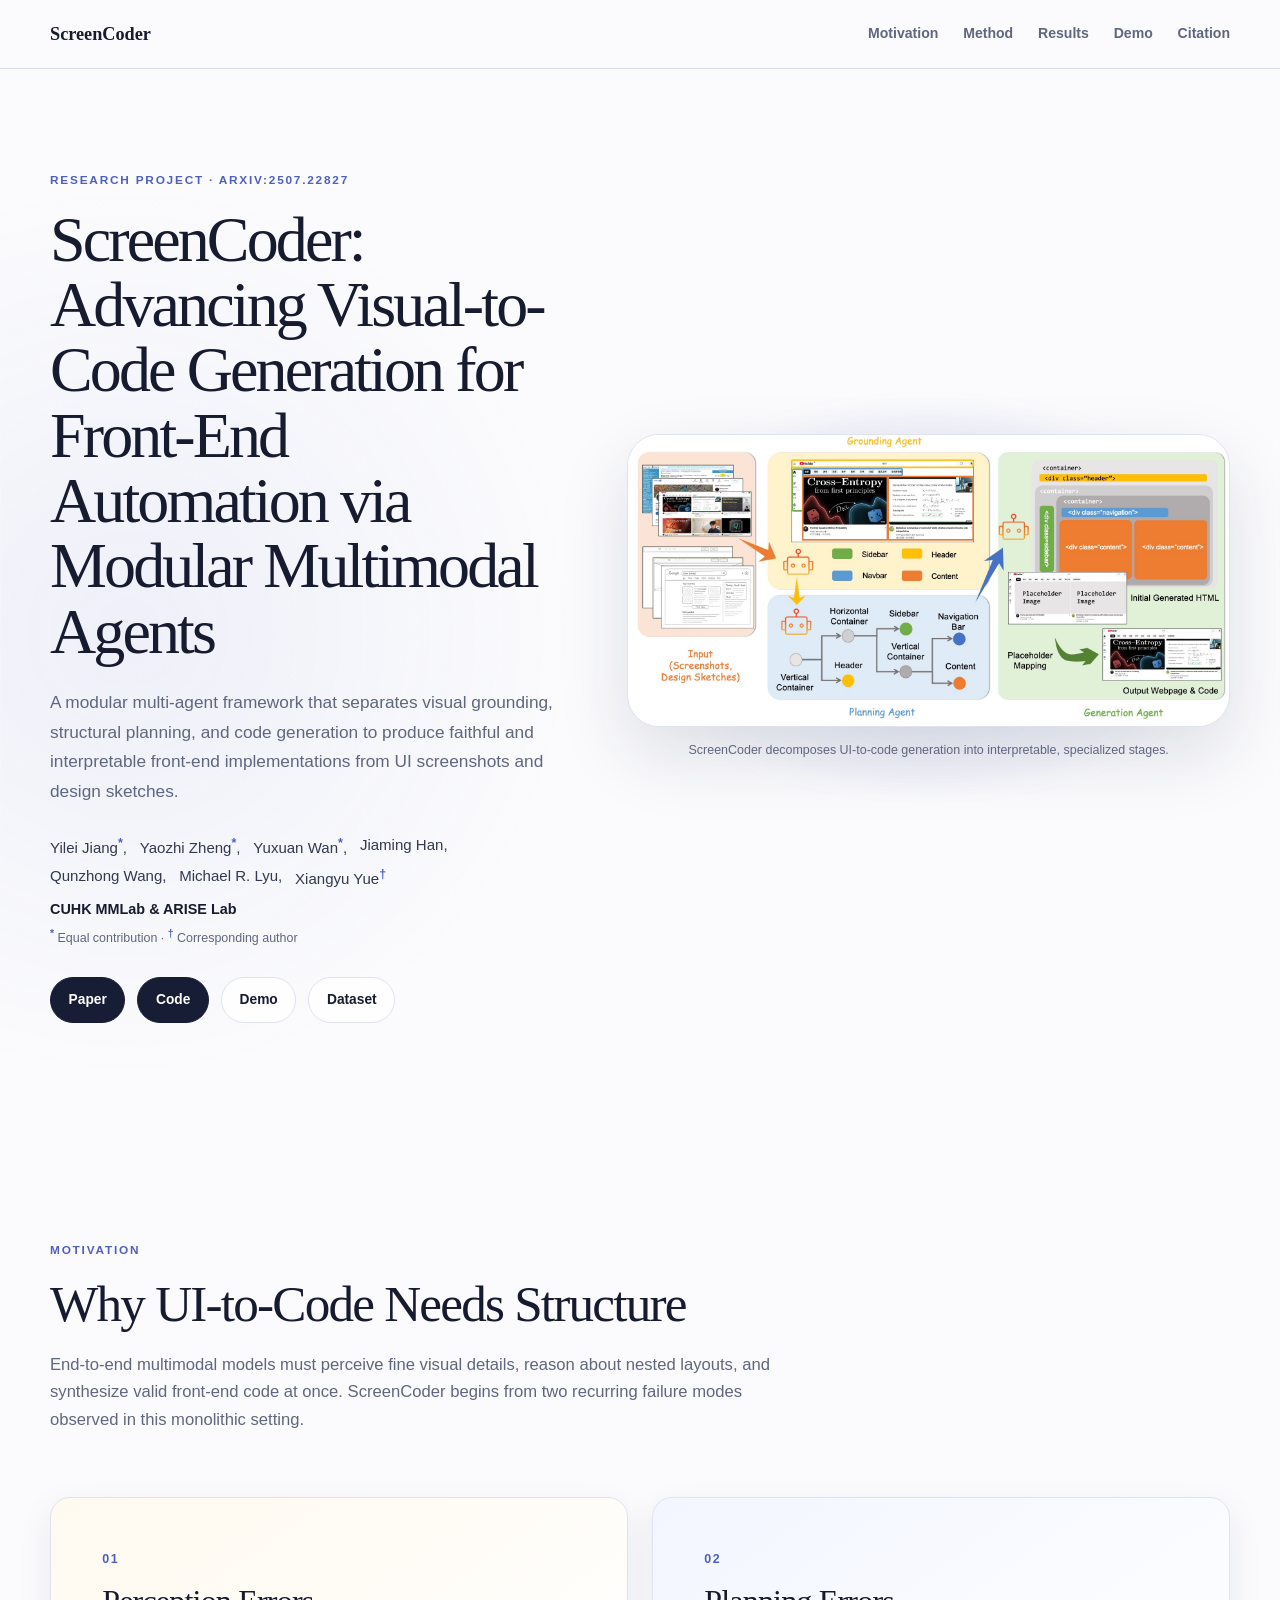
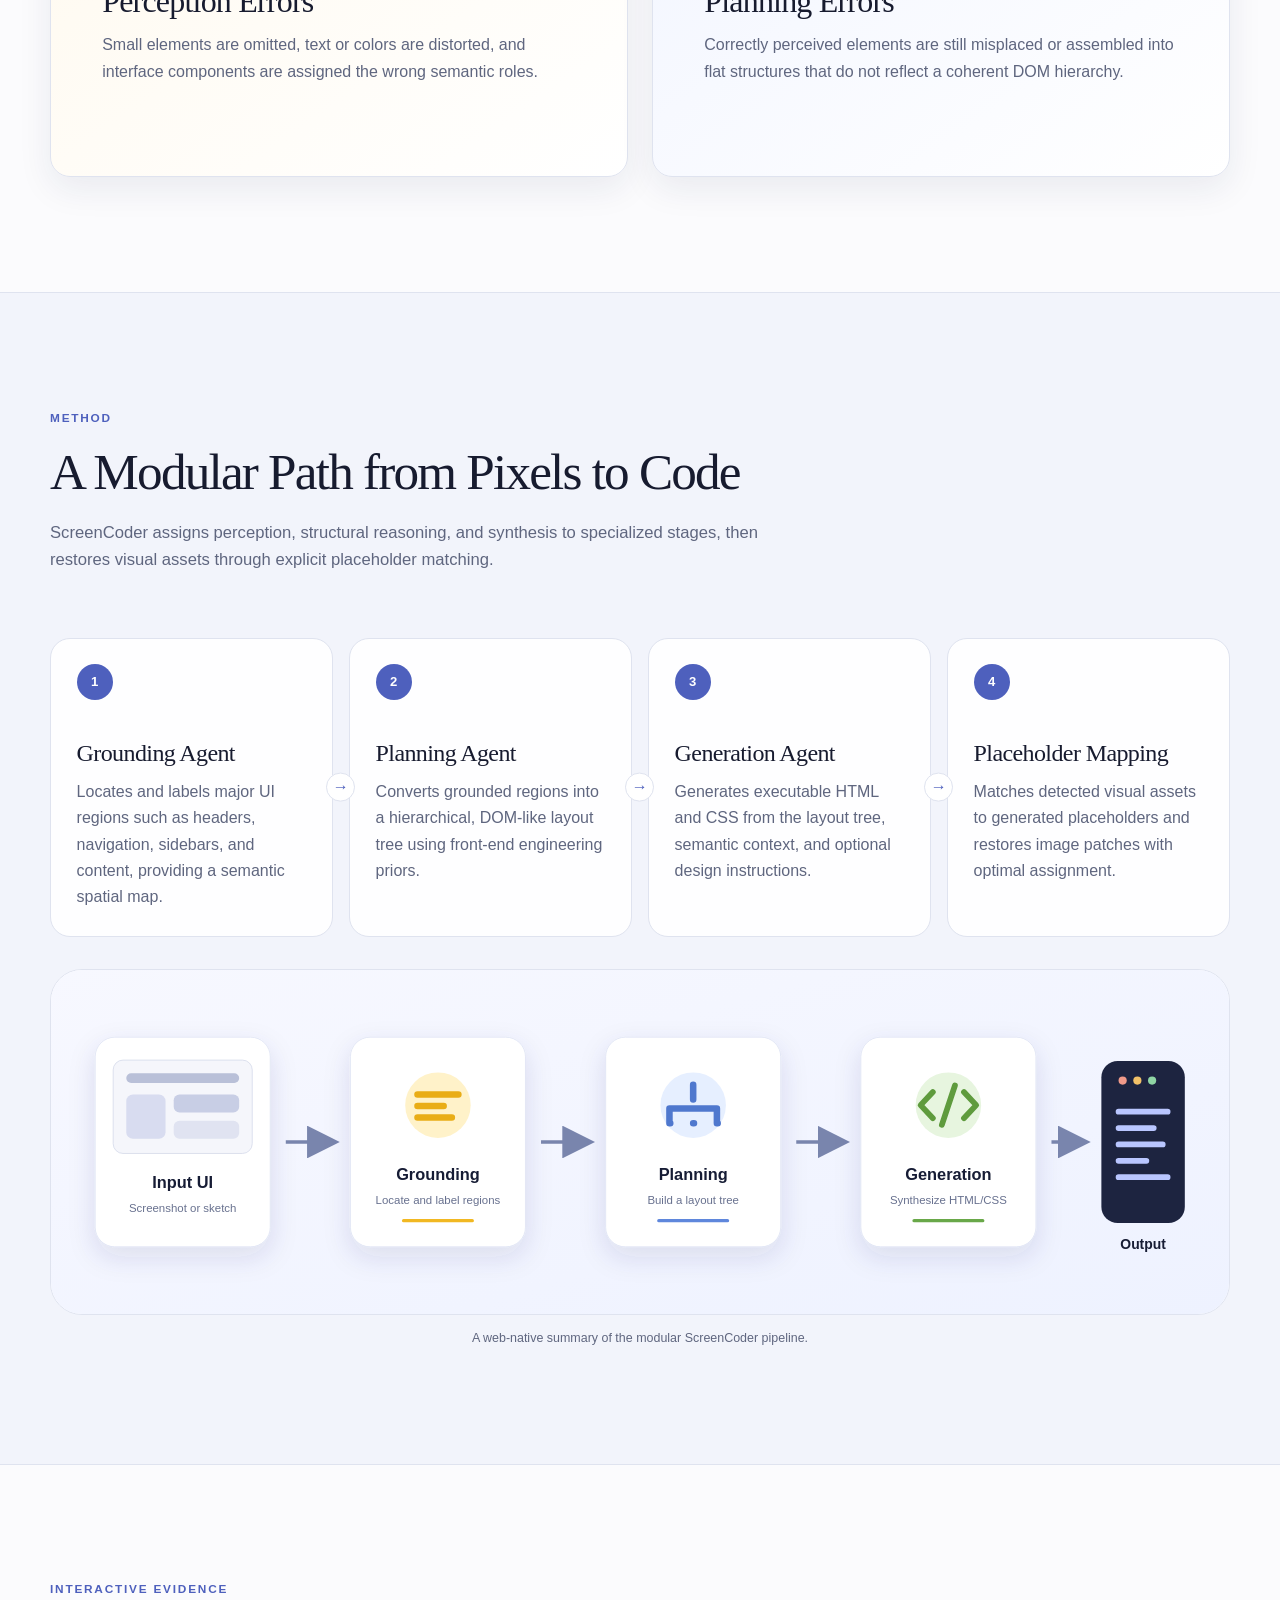
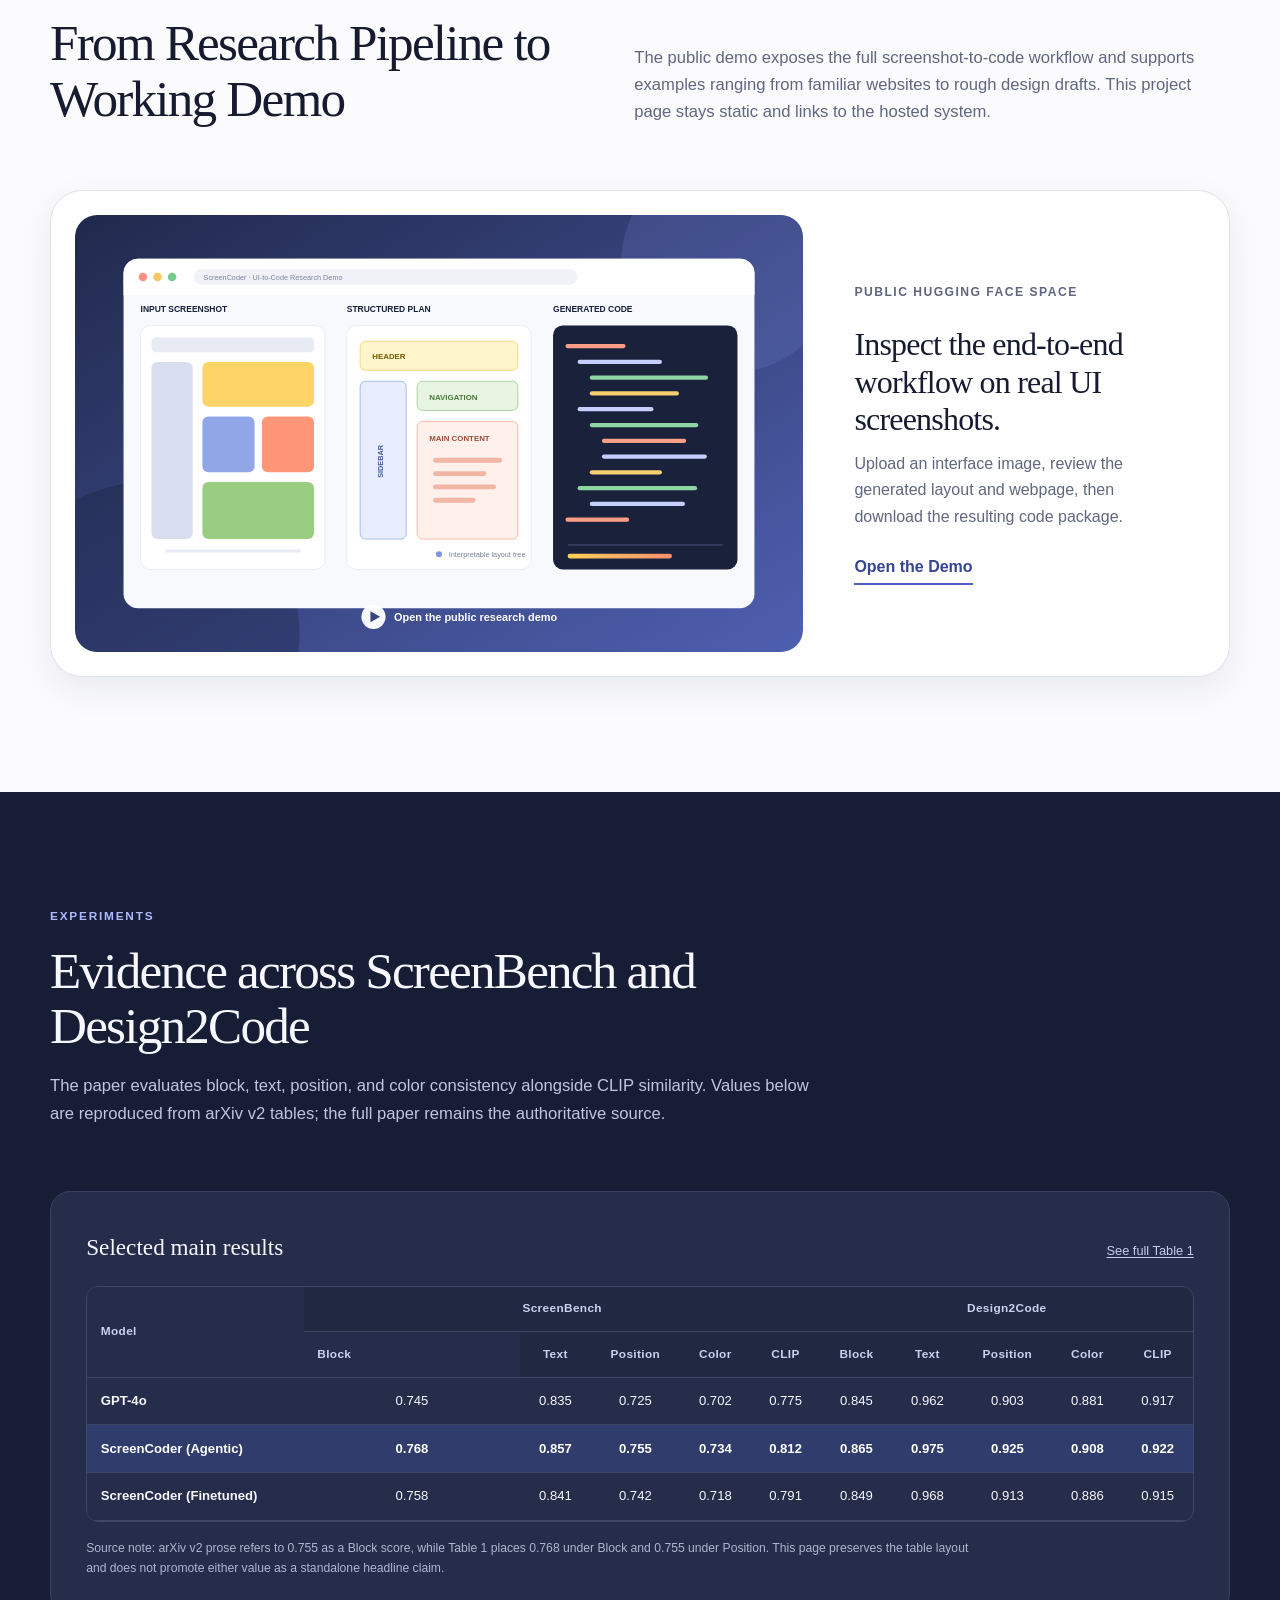
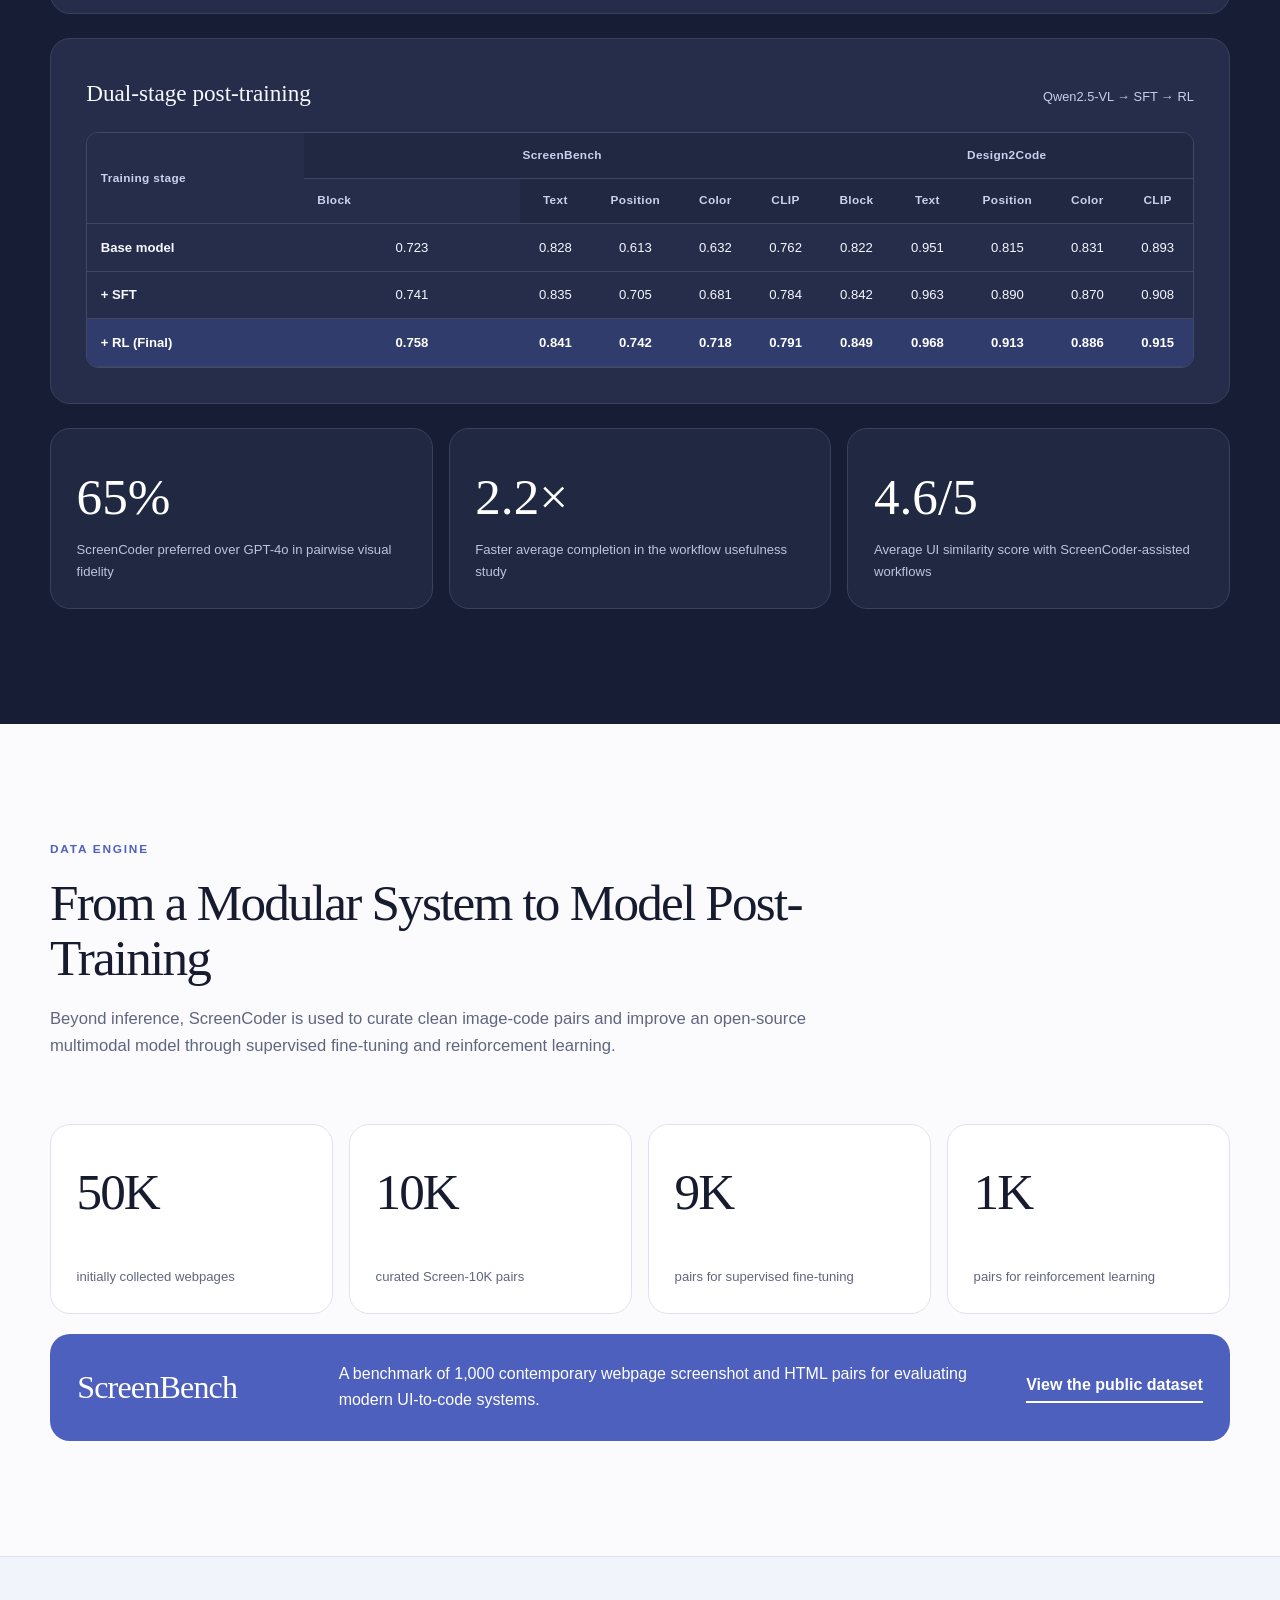
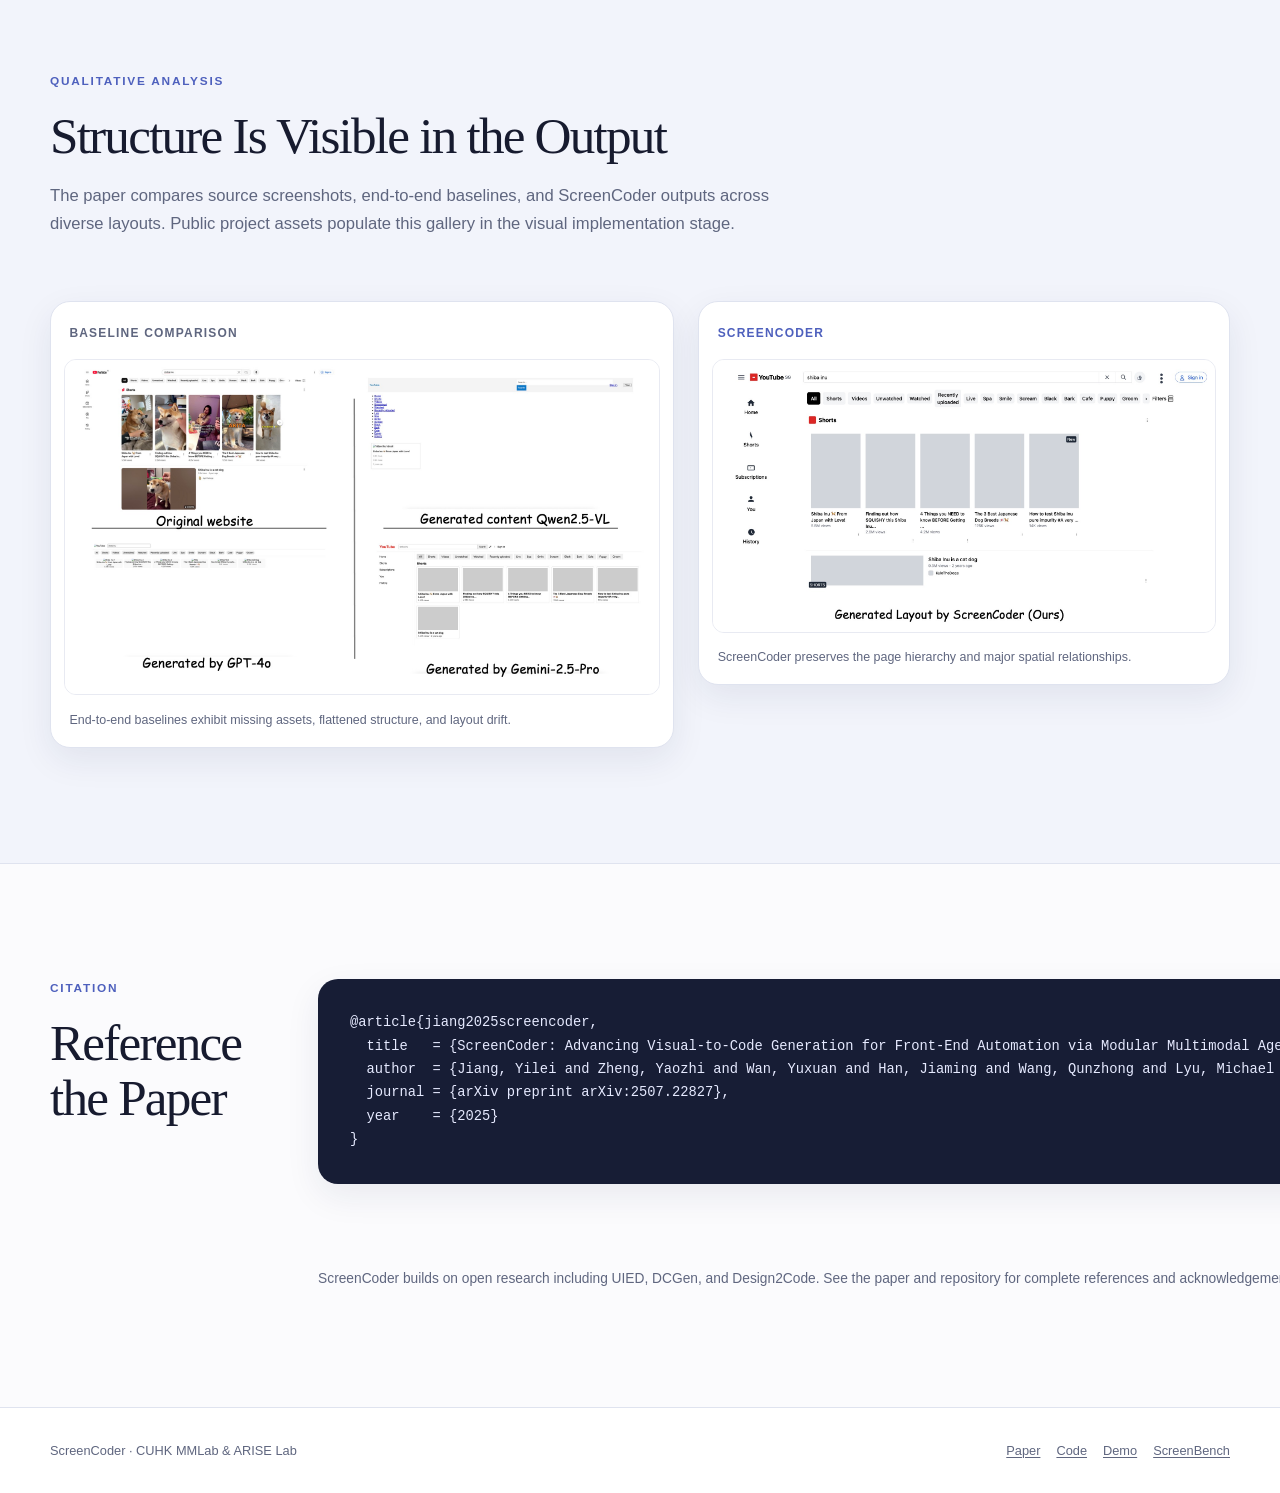
==== commit a021c698: "feat: add accessible progressive interactions" ====
--- a/index.html
+++ b/index.html
@@ -10,7 +10,11 @@
     <header class="site-header">
       <nav class="site-nav" aria-label="Primary navigation">
         <a class="site-mark" href="#overview">ScreenCoder</a>
-        <div class="site-nav__links">
+        <button class="nav-toggle" type="button" aria-expanded="false" aria-controls="site-nav-links" data-nav-toggle>
+          <span class="nav-toggle__label">Menu</span>
+          <span class="nav-toggle__icon" aria-hidden="true"><i></i><i></i></span>
+        </button>
+        <div id="site-nav-links" class="site-nav__links">
           <a href="#motivation">Motivation</a>
           <a href="#method">Method</a>
           <a href="#results">Results</a>
@@ -152,7 +156,7 @@
             <p class="demo-placeholder__label">Public Hugging Face Space</p>
             <h3>Inspect the end-to-end workflow on real UI screenshots.</h3>
             <p>Upload an interface image, review the generated layout and webpage, then download the resulting code package.</p>
-            <a href="https://huggingface.co/spaces/Jimmyzheng-10/ScreenCoder">Open the Demo</a>
+            <a href="https://huggingface.co/spaces/Jimmyzheng-10/ScreenCoder" data-demo-link>Open the Demo</a>
           </div>
         </div>
       </section>
@@ -313,12 +317,16 @@
           <p class="eyebrow">Citation</p>
           <h2 id="citation-title">Reference the Paper</h2>
         </div>
-        <pre><code>@article{jiang2025screencoder,
+        <div class="citation-code">
+          <button id="citation-copy" class="citation-copy" type="button" aria-describedby="citation-status" data-copy-citation>Copy BibTeX</button>
+          <pre><code id="citation-code">@article{jiang2025screencoder,
   title   = {ScreenCoder: Advancing Visual-to-Code Generation for Front-End Automation via Modular Multimodal Agents},
   author  = {Jiang, Yilei and Zheng, Yaozhi and Wan, Yuxuan and Han, Jiaming and Wang, Qunzhong and Lyu, Michael R. and Yue, Xiangyu},
   journal = {arXiv preprint arXiv:2507.22827},
   year    = {2025}
 }</code></pre>
+          <span id="citation-status" class="citation-status" aria-live="polite"></span>
+        </div>
         <p>
           ScreenCoder builds on open research including UIED, DCGen, and
           Design2Code. See the paper and repository for complete references and
@@ -336,5 +344,6 @@
         <a href="https://huggingface.co/datasets/Leigest/ScreenCoder">ScreenBench</a>
       </div>
     </footer>
+    <script src="./js/main.js" defer></script>
   </body>
 </html>
--- a/css/style.css
+++ b/css/style.css
@@ -119,6 +119,43 @@
   color: var(--ink);
 }
 
+.nav-toggle {
+  display: none;
+  align-items: center;
+  gap: 0.65rem;
+  padding: 0.5rem 0;
+  border: 0;
+  color: var(--ink);
+  background: transparent;
+  font: inherit;
+  font-size: 0.8rem;
+  font-weight: 750;
+  cursor: pointer;
+}
+
+.nav-toggle__icon {
+  display: grid;
+  width: 24px;
+  gap: 5px;
+}
+
+.nav-toggle__icon i {
+  display: block;
+  width: 24px;
+  height: 2px;
+  border-radius: 2px;
+  background: currentColor;
+  transition: transform 180ms ease;
+}
+
+.nav-toggle[aria-expanded="true"] .nav-toggle__icon i:first-child {
+  transform: translateY(3.5px) rotate(45deg);
+}
+
+.nav-toggle[aria-expanded="true"] .nav-toggle__icon i:last-child {
+  transform: translateY(-3.5px) rotate(-45deg);
+}
+
 .hero {
   display: grid;
   grid-template-columns: minmax(0, 0.92fr) minmax(0, 1.08fr);
@@ -719,8 +756,12 @@
   margin-bottom: 0;
 }
 
+.citation-code {
+  position: relative;
+  grid-column: 2;
+}
+
 .citation pre {
-  grid-column: 2;
   margin: 0;
   padding: clamp(1.25rem, 3vw, 2rem);
   overflow-x: auto;
@@ -732,6 +773,36 @@
   line-height: 1.7;
 }
 
+.citation-copy {
+  position: absolute;
+  z-index: 2;
+  top: 0.9rem;
+  right: 0.9rem;
+  padding: 0.45rem 0.75rem;
+  border: 1px solid #515c83;
+  border-radius: 999px;
+  color: #e6eaff;
+  background: rgba(37, 45, 74, 0.9);
+  font: inherit;
+  font-size: 0.72rem;
+  font-weight: 750;
+  cursor: pointer;
+}
+
+.citation-copy:hover {
+  border-color: #98a7e8;
+  background: #35416d;
+}
+
+.citation-status {
+  display: block;
+  min-height: 1.5rem;
+  margin-top: 0.45rem;
+  color: var(--ink-soft);
+  font-size: 0.76rem;
+  text-align: right;
+}
+
 .citation > p {
   grid-column: 2;
   margin: -1.5rem 0 0;
@@ -807,8 +878,31 @@
     width: min(calc(100% - 2rem), var(--content));
   }
 
-  .site-nav__links a:nth-child(-n + 2) {
+  .js .nav-toggle {
+    display: inline-flex;
+  }
+
+  .js .site-nav__links {
+    position: absolute;
+    top: calc(100% + 1px);
+    right: 1rem;
+    left: 1rem;
     display: none;
+    align-items: stretch;
+    padding: 0.65rem;
+    border: 1px solid var(--line);
+    border-radius: var(--radius-sm);
+    background: rgba(255, 255, 255, 0.98);
+    box-shadow: var(--shadow-sm);
+    flex-direction: column;
+  }
+
+  .js .site-nav__links[data-nav-open="true"] {
+    display: flex;
+  }
+
+  .js .site-nav__links a {
+    padding: 0.65rem 0.8rem;
   }
 
   .hero {
@@ -868,7 +962,7 @@
     grid-column: 1;
   }
 
-  .citation pre,
+  .citation-code,
   .citation > p {
     grid-column: 1;
   }
@@ -884,14 +978,6 @@
 }
 
 @media (max-width: 430px) {
-  .site-nav__links {
-    gap: 0.8rem;
-  }
-
-  .site-nav__links a:nth-child(3) {
-    display: none;
-  }
-
   .resource-links {
     display: grid;
     grid-template-columns: repeat(2, minmax(0, 1fr));
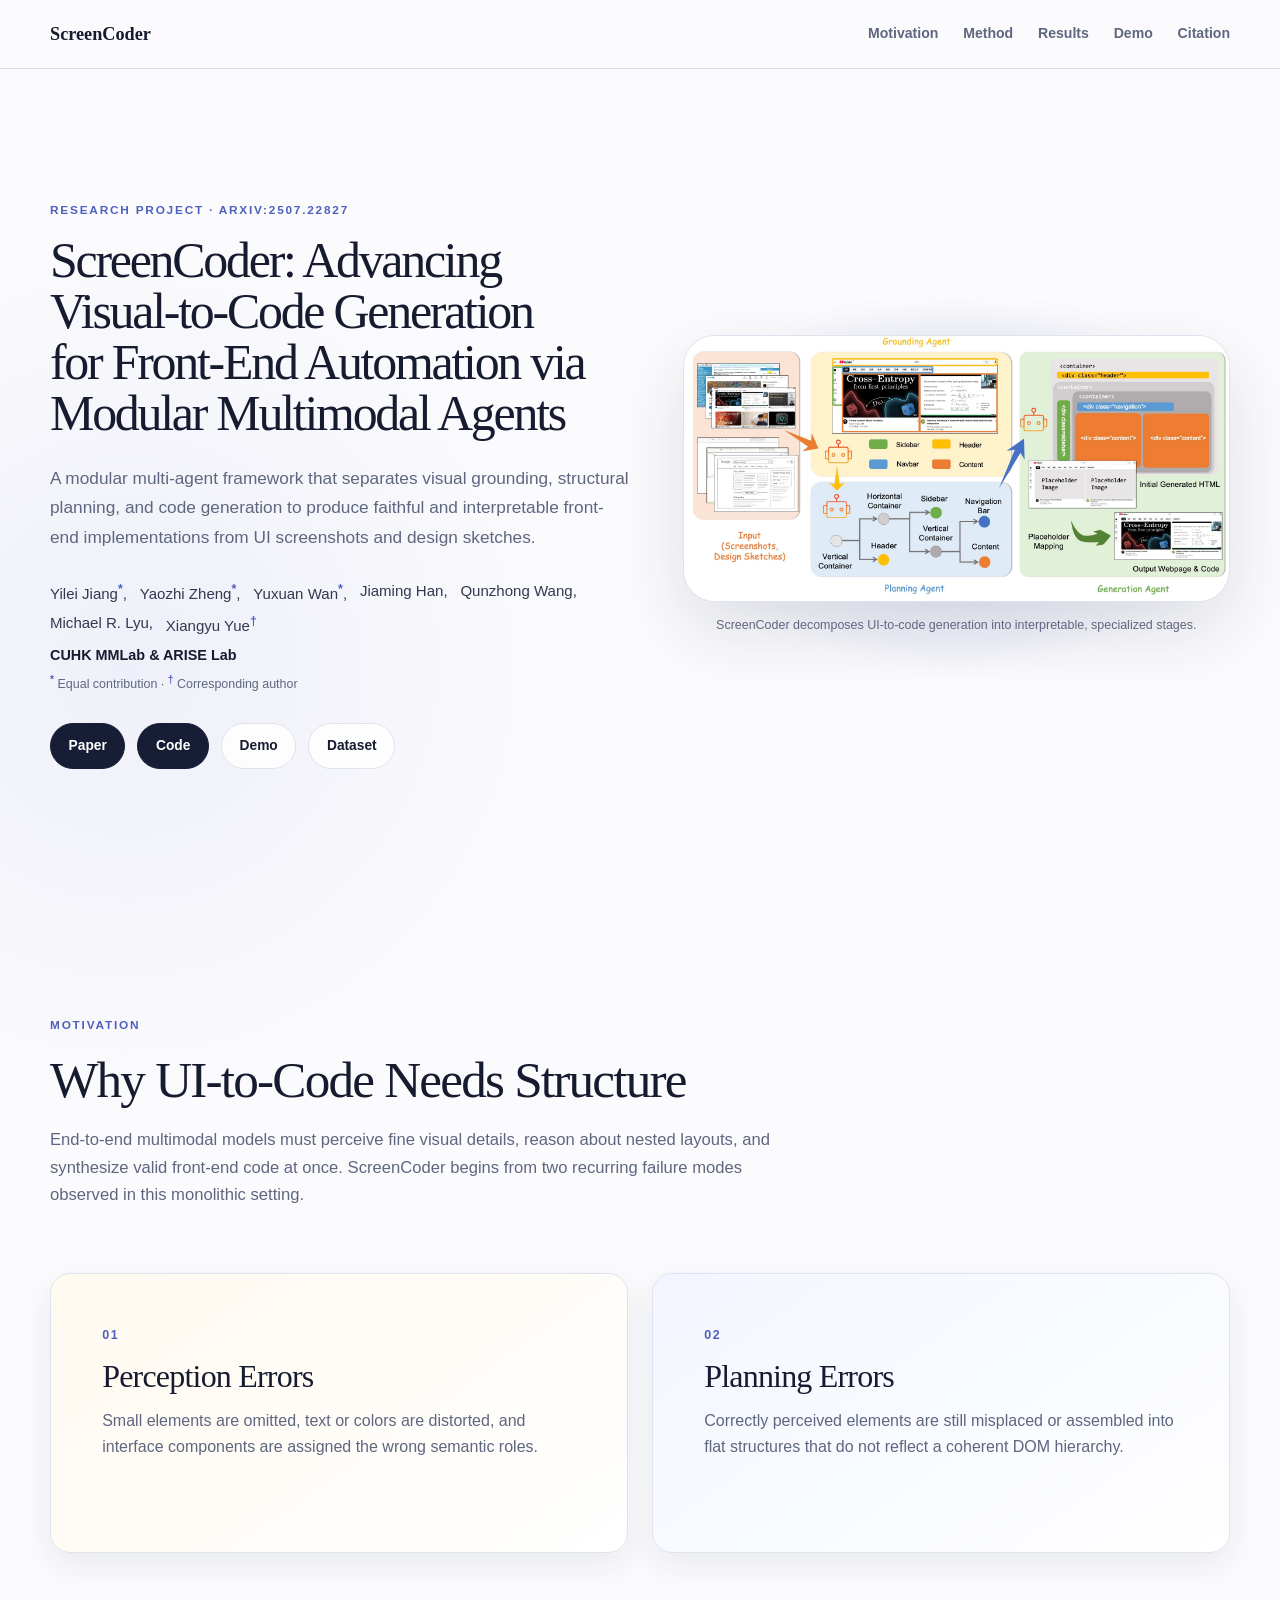
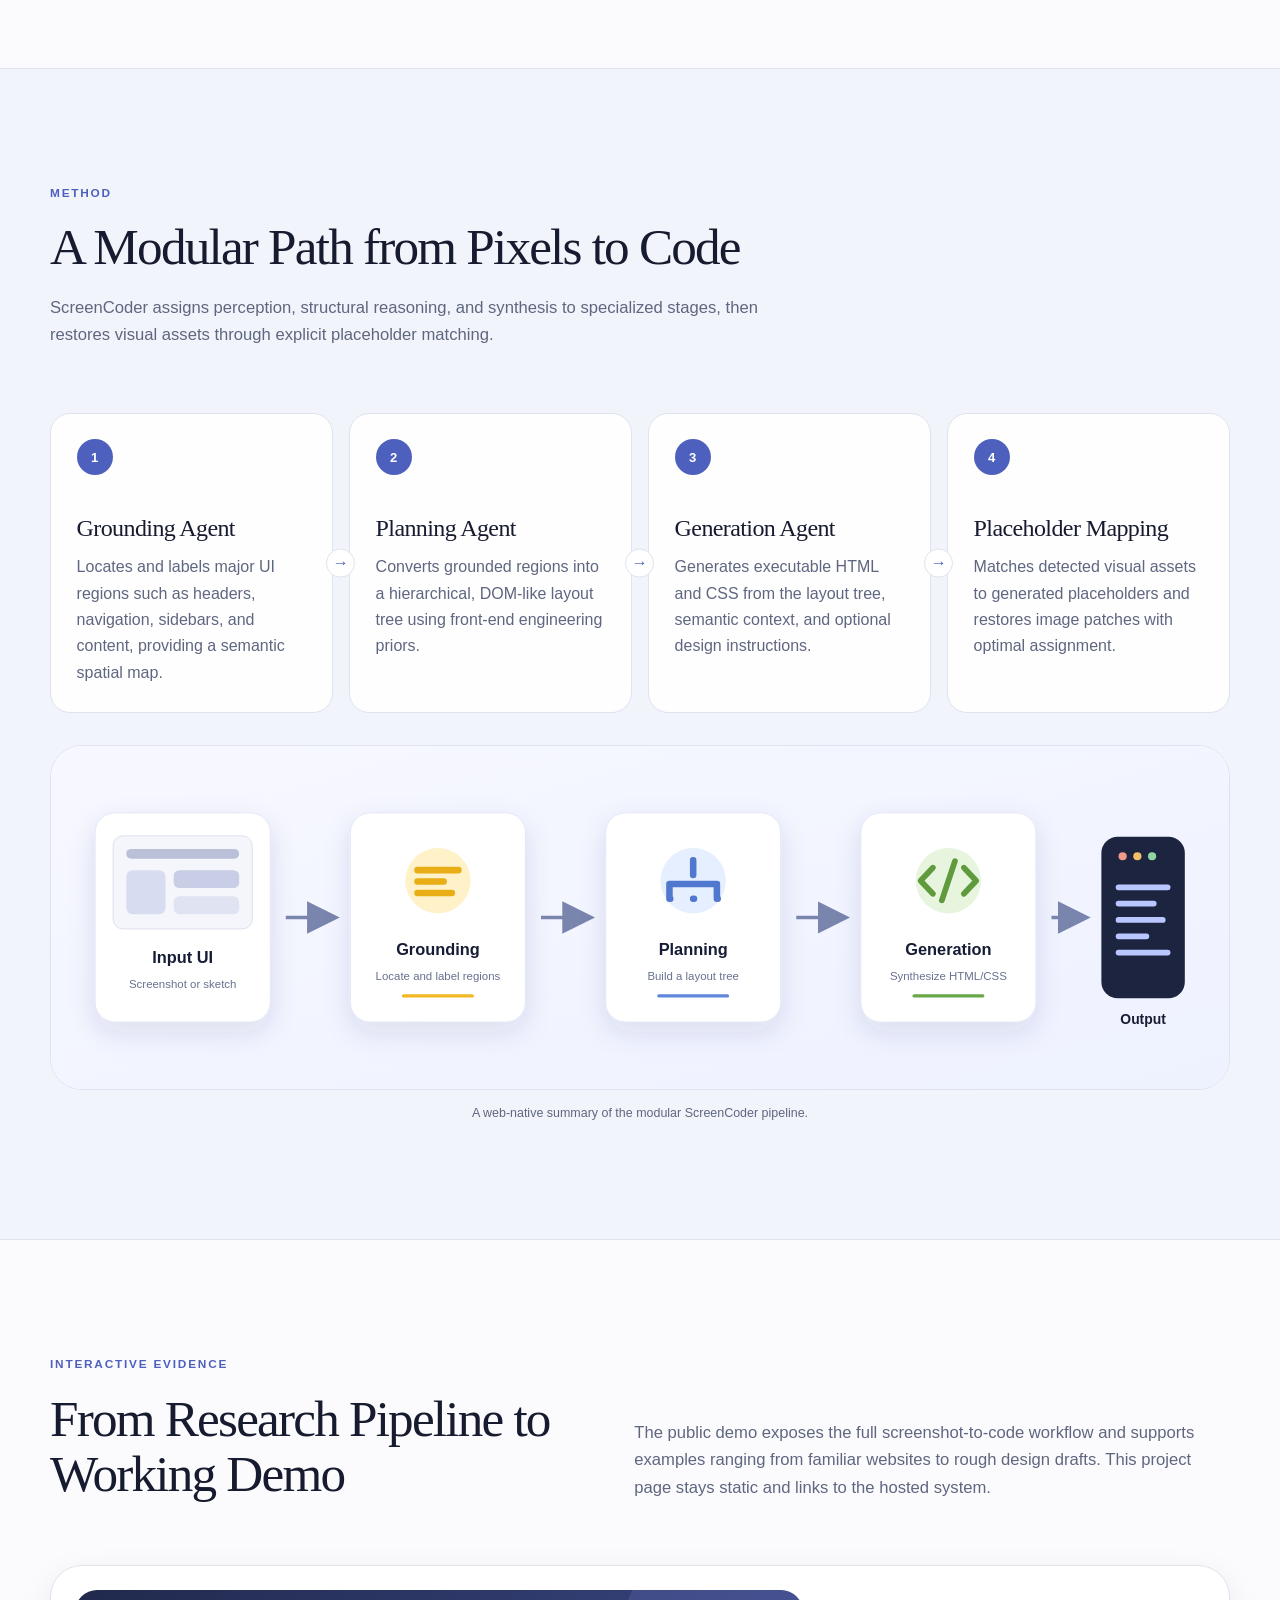
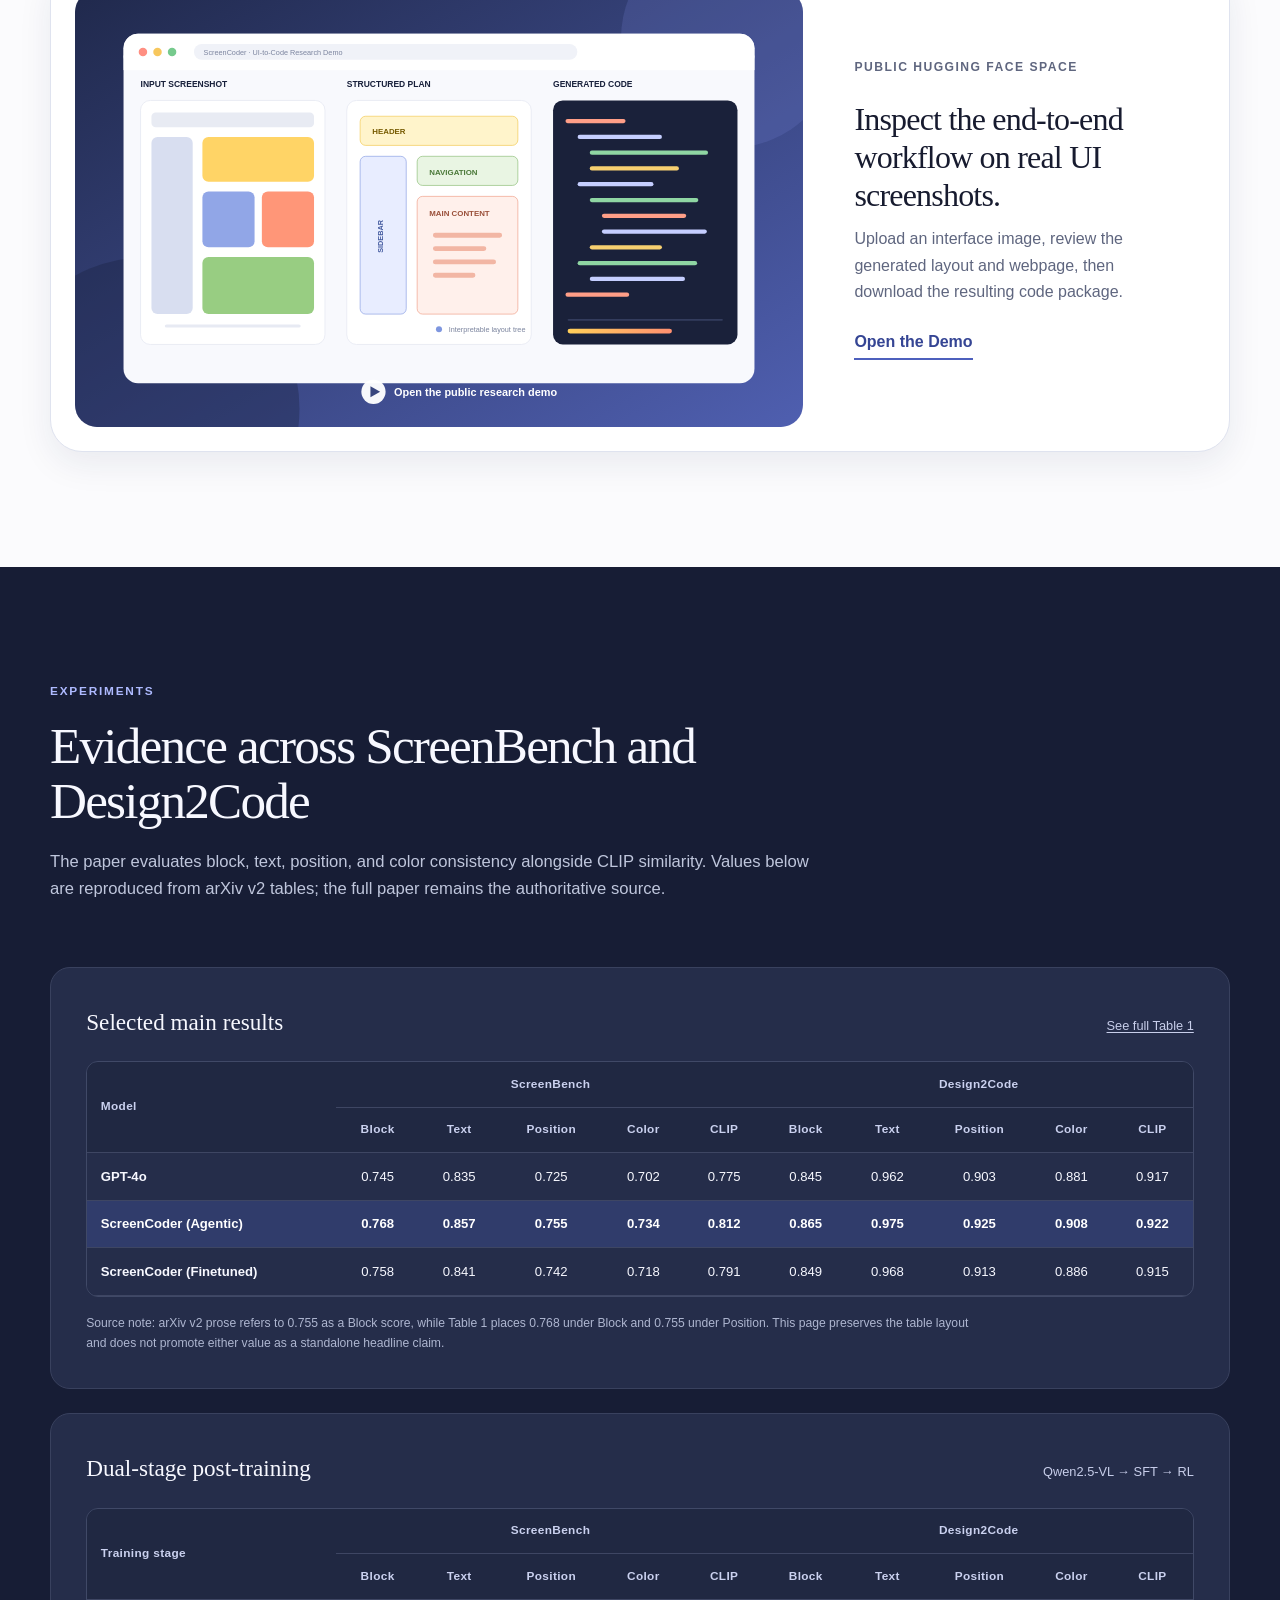
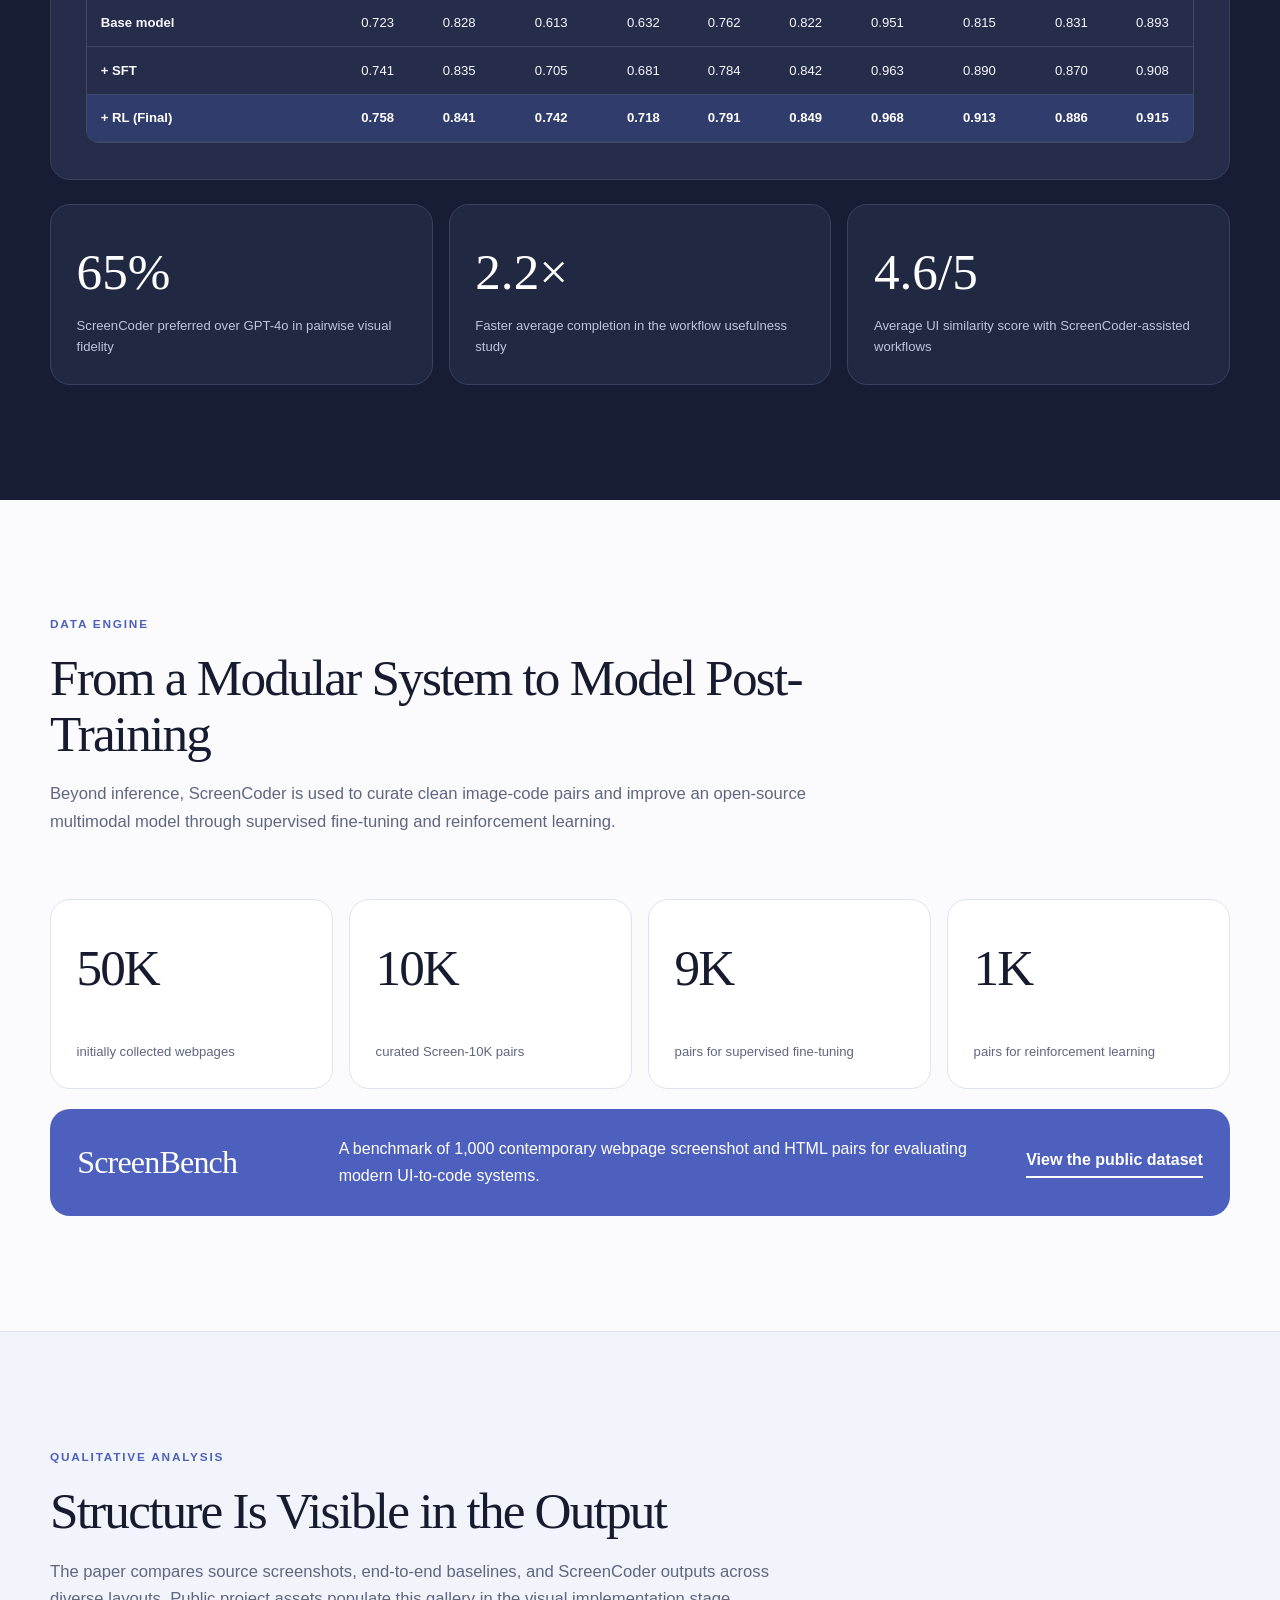
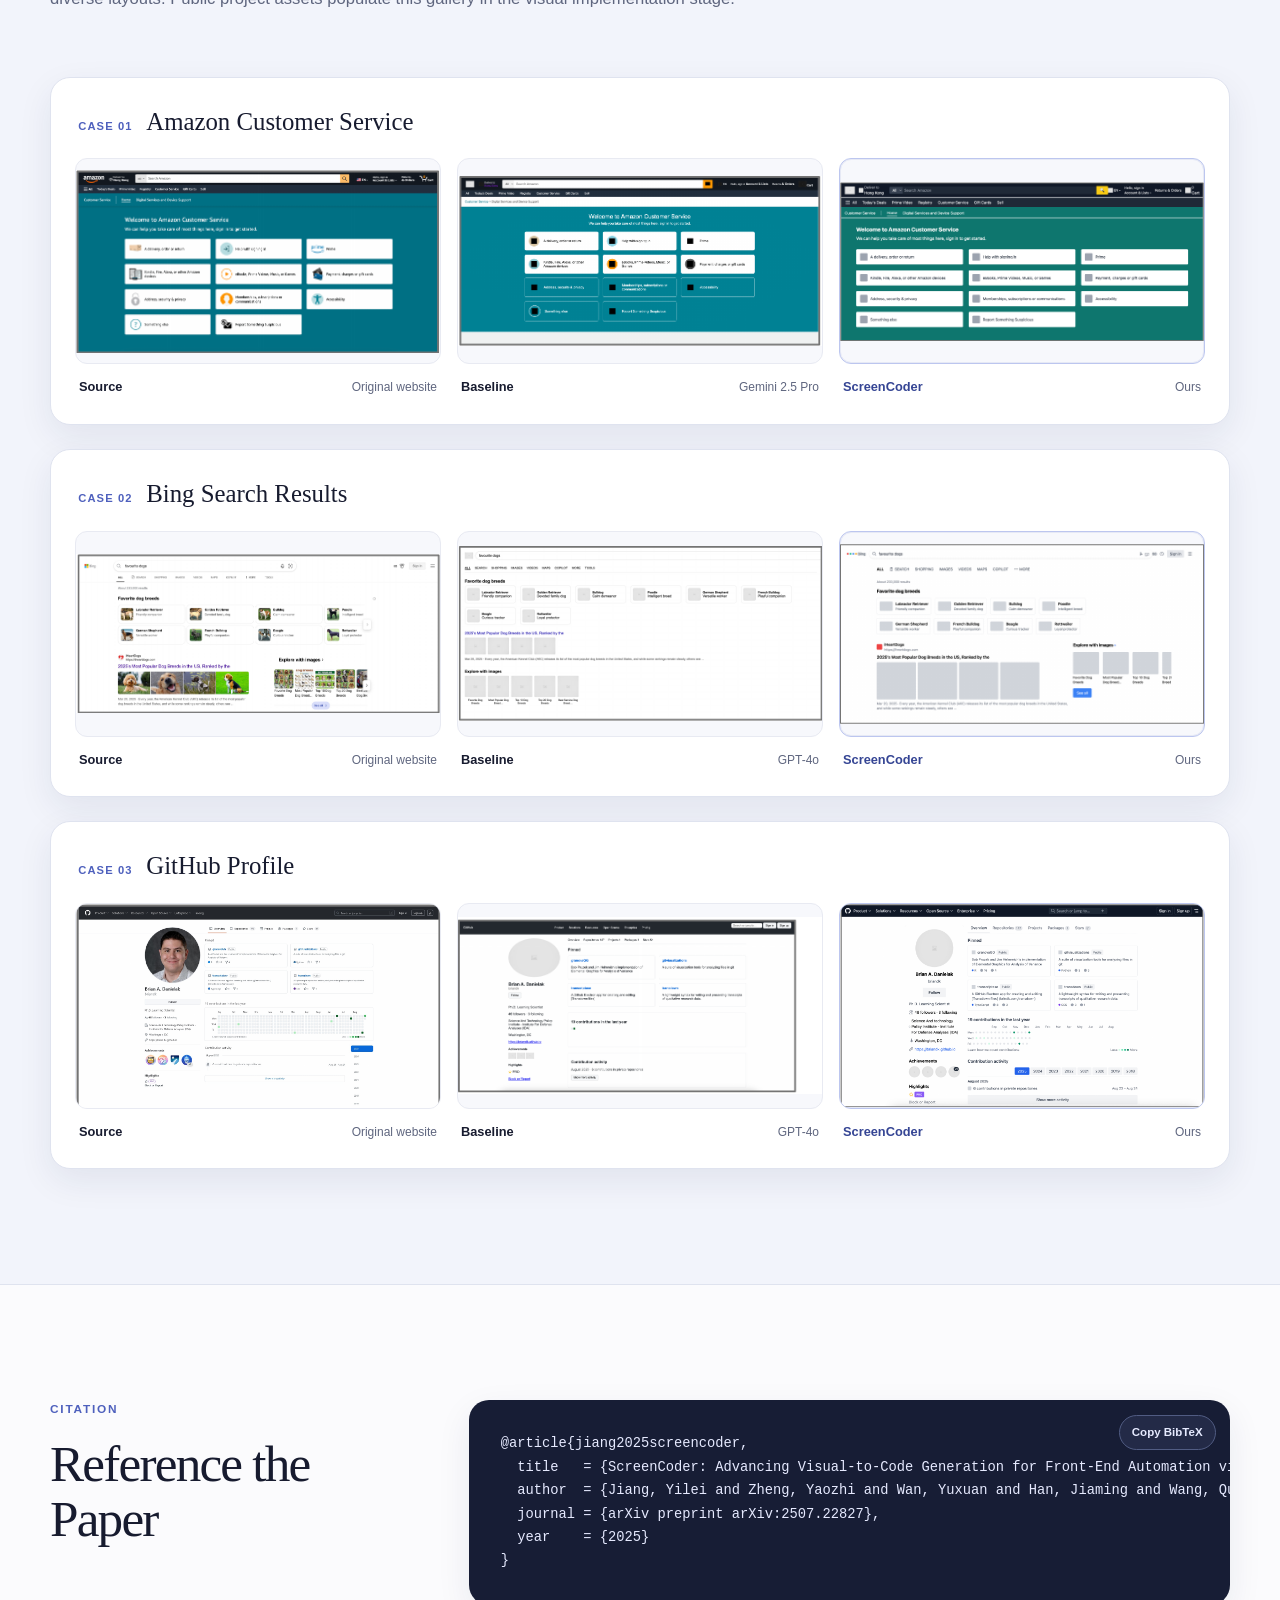
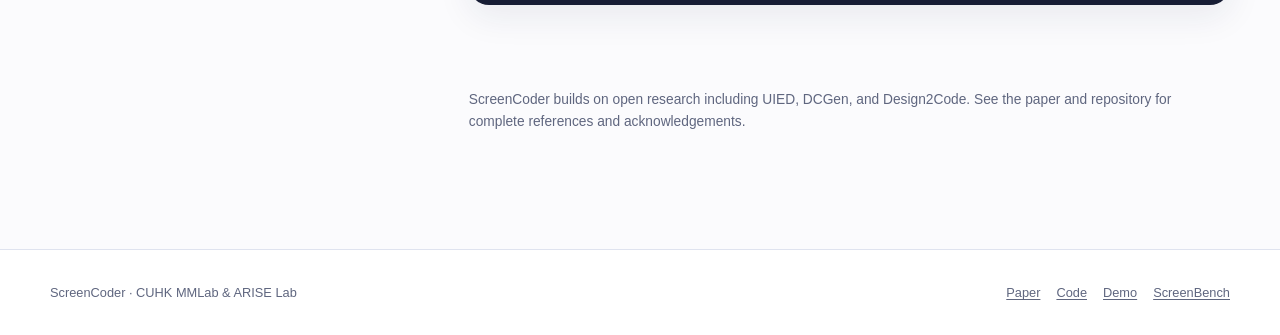
==== commit 7100ee05: "fix: refine Chrome layout and qualitative cases" ====
--- a/index.html
+++ b/index.html
@@ -3,8 +3,16 @@
   <head>
     <meta charset="utf-8">
     <meta name="viewport" content="width=device-width, initial-scale=1">
+    <meta name="description" content="ScreenCoder is a modular multi-agent framework for high-fidelity UI-to-code generation through grounding, planning, generation, and placeholder mapping.">
+    <meta name="theme-color" content="#171d35">
+    <meta property="og:type" content="website">
+    <meta property="og:title" content="ScreenCoder — Modular Multimodal Agents for UI-to-Code">
+    <meta property="og:description" content="Paper, method, experiments, code, dataset, and public demo for ScreenCoder.">
+    <meta property="og:image" content="./assets/images/teaser.jpg">
+    <meta name="twitter:card" content="summary_large_image">
     <title>ScreenCoder — Modular Multimodal Agents for UI-to-Code</title>
-    <link rel="stylesheet" href="./css/style.css">
+    <link rel="icon" href="./favicon.svg" type="image/svg+xml">
+    <link rel="stylesheet" href="./css/style.css?v=20260824">
   </head>
   <body>
     <header class="site-header">
@@ -298,17 +306,87 @@
             populate this gallery in the visual implementation stage.
           </p>
         </div>
-        <div class="comparison-grid" role="group" aria-label="Qualitative comparison">
-          <figure class="comparison-card">
-            <div class="comparison-card__label"><span>Baseline comparison</span></div>
-            <img src="./assets/images/comparison-baselines.jpeg" width="1972" height="1108" loading="lazy" alt="YouTube UI source screenshot compared with outputs from Qwen2.5-VL, GPT-4o, and Gemini 2.5 Pro">
-            <figcaption>End-to-end baselines exhibit missing assets, flattened structure, and layout drift.</figcaption>
-          </figure>
-          <figure class="comparison-card comparison-card--ours">
-            <div class="comparison-card__label"><span>ScreenCoder</span></div>
-            <img src="./assets/images/comparison-screencoder.jpeg" width="1804" height="976" loading="lazy" alt="YouTube-style webpage layout generated by ScreenCoder with preserved navigation, sidebar, content cards, and hierarchy">
-            <figcaption>ScreenCoder preserves the page hierarchy and major spatial relationships.</figcaption>
-          </figure>
+        <div class="qualitative-cases" role="group" aria-label="Three qualitative comparison cases">
+          <article class="qualitative-case" data-case="01">
+            <header class="qualitative-case__heading">
+              <p>Case 01</p>
+              <h3>Amazon Customer Service</h3>
+            </header>
+            <div class="qualitative-case__grid">
+              <figure class="qualitative-panel">
+                <div class="qualitative-panel__media">
+                  <img src="./assets/images/qualitative/case-01-source.png" width="735" height="368" loading="lazy" alt="Original Amazon customer service webpage with navigation and a grid of service shortcuts">
+                </div>
+                <figcaption><strong>Source</strong><span>Original website</span></figcaption>
+              </figure>
+              <figure class="qualitative-panel">
+                <div class="qualitative-panel__media">
+                  <img src="./assets/images/qualitative/case-01-baseline.png" width="803" height="375" loading="lazy" alt="Amazon customer service webpage reproduced by Gemini 2.5 Pro with altered icons and spacing">
+                </div>
+                <figcaption><strong>Baseline</strong><span>Gemini 2.5 Pro</span></figcaption>
+              </figure>
+              <figure class="qualitative-panel qualitative-panel--ours">
+                <div class="qualitative-panel__media">
+                  <img src="./assets/images/qualitative/case-01-screencoder.png" width="1629" height="710" loading="lazy" alt="Amazon customer service webpage reproduced by ScreenCoder with preserved navigation, colors, and service-card hierarchy">
+                </div>
+                <figcaption><strong>ScreenCoder</strong><span>Ours</span></figcaption>
+              </figure>
+            </div>
+          </article>
+
+          <article class="qualitative-case" data-case="02">
+            <header class="qualitative-case__heading">
+              <p>Case 02</p>
+              <h3>Bing Search Results</h3>
+            </header>
+            <div class="qualitative-case__grid">
+              <figure class="qualitative-panel">
+                <div class="qualitative-panel__media">
+                  <img src="./assets/images/qualitative/case-02-source.png" width="863" height="378" loading="lazy" alt="Original Bing search results webpage for favourite dog breeds">
+                </div>
+                <figcaption><strong>Source</strong><span>Original website</span></figcaption>
+              </figure>
+              <figure class="qualitative-panel">
+                <div class="qualitative-panel__media">
+                  <img src="./assets/images/qualitative/case-02-baseline.png" width="870" height="420" loading="lazy" alt="Bing search results webpage reproduced by GPT-4o with missing imagery and compressed structure">
+                </div>
+                <figcaption><strong>Baseline</strong><span>GPT-4o</span></figcaption>
+              </figure>
+              <figure class="qualitative-panel qualitative-panel--ours">
+                <div class="qualitative-panel__media">
+                  <img src="./assets/images/qualitative/case-02-screencoder.png" width="1497" height="740" loading="lazy" alt="Bing search results webpage reproduced by ScreenCoder with its search hierarchy and two-column layout preserved">
+                </div>
+                <figcaption><strong>ScreenCoder</strong><span>Ours</span></figcaption>
+              </figure>
+            </div>
+          </article>
+
+          <article class="qualitative-case" data-case="03">
+            <header class="qualitative-case__heading">
+              <p>Case 03</p>
+              <h3>GitHub Profile</h3>
+            </header>
+            <div class="qualitative-case__grid">
+              <figure class="qualitative-panel">
+                <div class="qualitative-panel__media">
+                  <img src="./assets/images/qualitative/case-03-source.png" width="705" height="398" loading="lazy" alt="Original GitHub profile webpage with profile details, repositories, and contribution graph">
+                </div>
+                <figcaption><strong>Source</strong><span>Original website</span></figcaption>
+              </figure>
+              <figure class="qualitative-panel">
+                <div class="qualitative-panel__media">
+                  <img src="./assets/images/qualitative/case-03-baseline.png" width="825" height="402" loading="lazy" alt="GitHub profile webpage reproduced by GPT-4o with simplified profile and contribution details">
+                </div>
+                <figcaption><strong>Baseline</strong><span>GPT-4o</span></figcaption>
+              </figure>
+              <figure class="qualitative-panel qualitative-panel--ours">
+                <div class="qualitative-panel__media">
+                  <img src="./assets/images/qualitative/case-03-screencoder.png" width="1365" height="762" loading="lazy" alt="GitHub profile webpage reproduced by ScreenCoder with aligned profile, repositories, and contribution sections">
+                </div>
+                <figcaption><strong>ScreenCoder</strong><span>Ours</span></figcaption>
+              </figure>
+            </div>
+          </article>
         </div>
       </section>
 
--- a/css/style.css
+++ b/css/style.css
@@ -36,6 +36,7 @@
 
 body {
   margin: 0;
+  overflow-x: clip;
   color: var(--ink);
   background:
     radial-gradient(circle at 10% 8%, rgba(90, 109, 199, 0.08), transparent 28rem),
@@ -158,8 +159,8 @@
 
 .hero {
   display: grid;
-  grid-template-columns: minmax(0, 0.92fr) minmax(0, 1.08fr);
-  gap: clamp(2.5rem, 5vw, 5.5rem);
+  grid-template-columns: minmax(0, 1.03fr) minmax(0, 0.97fr);
+  gap: clamp(2.25rem, 4vw, 4rem);
   align-items: center;
   width: min(calc(100% - 3rem), var(--content));
   min-height: calc(100vh - 68px);
@@ -180,10 +181,11 @@
   max-width: 720px;
   margin-bottom: 1.5rem;
   font-family: Georgia, "Times New Roman", serif;
-  font-size: clamp(2.55rem, 5vw, 5rem);
+  font-size: clamp(2.55rem, 3.9vw, 3.35rem);
   font-weight: 500;
   letter-spacing: -0.045em;
   line-height: 1.02;
+  text-wrap: balance;
 }
 
 .hero__summary {
@@ -550,9 +552,11 @@
 }
 
 .table-scroll {
+  position: relative;
   overflow-x: auto;
   border: 1px solid #404967;
   border-radius: var(--radius-sm);
+  isolation: isolate;
 }
 
 table {
@@ -579,13 +583,23 @@
   white-space: nowrap;
 }
 
-th:first-child {
+thead tr:first-child > th:first-child,
+tbody tr > th:first-child {
   position: sticky;
   left: 0;
-  z-index: 1;
   min-width: 185px;
   text-align: left;
   background: var(--dark-soft);
+  box-shadow: 1px 0 0 #4b5577, 14px 0 18px -18px rgba(0, 0, 0, 0.9);
+}
+
+thead tr:first-child > th:first-child {
+  z-index: 4;
+  background: #202842;
+}
+
+tbody tr > th:first-child {
+  z-index: 2;
 }
 
 thead th {
@@ -608,7 +622,7 @@
   font-weight: 750;
 }
 
-.table-highlight th:first-child {
+.table-highlight > th:first-child {
   background: #303c6b;
 }
 
@@ -701,48 +715,100 @@
   color: #fff;
 }
 
-.comparison-grid {
-  display: grid;
-  grid-template-columns: minmax(0, 1.08fr) minmax(0, 0.92fr);
+.qualitative-cases {
+  display: grid;
   gap: 1.5rem;
-  align-items: start;
-}
-
-.comparison-card {
-  margin: 0;
-  padding: 0.8rem;
+  width: min(100%, var(--content));
+  margin-inline: auto;
+}
+
+.qualitative-case {
+  padding: clamp(1rem, 2vw, 1.5rem);
   border: 1px solid var(--line);
   border-radius: var(--radius-md);
   background: #fff;
   box-shadow: var(--shadow-sm);
 }
 
-.comparison-card__label {
-  padding: 0.25rem 0.35rem 0.85rem;
-}
-
-.comparison-card__label span {
-  color: var(--ink-soft);
-  font-size: 0.75rem;
+.qualitative-case__heading {
+  display: flex;
+  align-items: baseline;
+  gap: 0.85rem;
+  margin-bottom: 1rem;
+  padding-inline: 0.2rem;
+}
+
+.qualitative-case__heading p,
+.qualitative-case__heading h3 {
+  margin: 0;
+}
+
+.qualitative-case__heading p {
+  color: var(--accent);
+  font-size: 0.7rem;
   font-weight: 800;
   letter-spacing: 0.1em;
   text-transform: uppercase;
 }
 
-.comparison-card--ours .comparison-card__label span {
-  color: var(--accent);
-}
-
-.comparison-card img {
-  width: 100%;
+.qualitative-case__heading h3 {
+  font-family: Georgia, "Times New Roman", serif;
+  font-size: clamp(1.2rem, 2vw, 1.55rem);
+  font-weight: 500;
+}
+
+.qualitative-case__grid {
+  display: grid;
+  grid-template-columns: repeat(3, minmax(0, 1fr));
+  gap: 1rem;
+  align-items: stretch;
+}
+
+.qualitative-panel {
+  display: grid;
+  min-width: 0;
+  margin: 0;
+  grid-template-rows: auto 1fr;
+}
+
+.qualitative-panel__media {
+  display: grid;
+  overflow: hidden;
   border: 1px solid #e8eaf2;
   border-radius: var(--radius-sm);
-}
-
-.comparison-card figcaption {
-  padding: 0.9rem 0.35rem 0.25rem;
+  aspect-ratio: 16 / 9;
+  place-items: center;
+  background: #f7f8fc;
+}
+
+.qualitative-panel img {
+  width: 100%;
+  height: 100%;
+  object-fit: contain;
+}
+
+.qualitative-panel figcaption {
+  display: flex;
+  align-items: baseline;
+  justify-content: space-between;
+  gap: 0.75rem;
+  padding: 0.75rem 0.25rem 0.1rem;
   color: var(--ink-soft);
-  font-size: 0.78rem;
+  font-size: 0.75rem;
+}
+
+.qualitative-panel figcaption strong {
+  color: var(--ink);
+  font-size: 0.8rem;
+}
+
+.qualitative-panel--ours .qualitative-panel__media {
+  border-color: #bcc6ef;
+  box-shadow: inset 0 0 0 1px rgba(78, 96, 189, 0.1);
+}
+
+.qualitative-panel--ours figcaption strong {
+  color: var(--accent-dark);
 }
 
 .citation {
@@ -759,6 +825,7 @@
 .citation-code {
   position: relative;
   grid-column: 2;
+  min-width: 0;
 }
 
 .citation pre {
@@ -832,6 +899,33 @@
   gap: 1rem;
 }
 
+.error-page {
+  display: grid;
+  width: min(calc(100% - 3rem), 760px);
+  min-height: 100vh;
+  margin: 0 auto;
+  align-content: center;
+}
+
+.error-page h1 {
+  margin-bottom: 1.25rem;
+  font-family: Georgia, "Times New Roman", serif;
+  font-size: clamp(2.5rem, 7vw, 5rem);
+  font-weight: 500;
+  letter-spacing: -0.04em;
+  line-height: 1.04;
+}
+
+.error-page > p:not(.eyebrow) {
+  max-width: 600px;
+  margin-bottom: 2rem;
+  color: var(--ink-soft);
+}
+
+.error-page .resource-link {
+  justify-self: start;
+}
+
 @media (max-width: 1040px) {
   .hero {
     grid-template-columns: 1fr;
@@ -844,6 +938,10 @@
 
   .hero__visual {
     max-width: 920px;
+  }
+
+  .hero__visual::before {
+    inset-inline: 0;
   }
 
   .method-flow,
@@ -921,8 +1019,11 @@
   .section-heading--split,
   .failure-grid,
   .human-eval,
-  .comparison-grid,
   .citation {
+    grid-template-columns: 1fr;
+  }
+
+  .qualitative-case__grid {
     grid-template-columns: 1fr;
   }
 
@@ -986,7 +1087,7 @@
   .hero__visual img,
   .method-figure img,
   .demo-placeholder,
-  .comparison-card {
+  .qualitative-case {
     border-radius: var(--radius-sm);
   }
 }
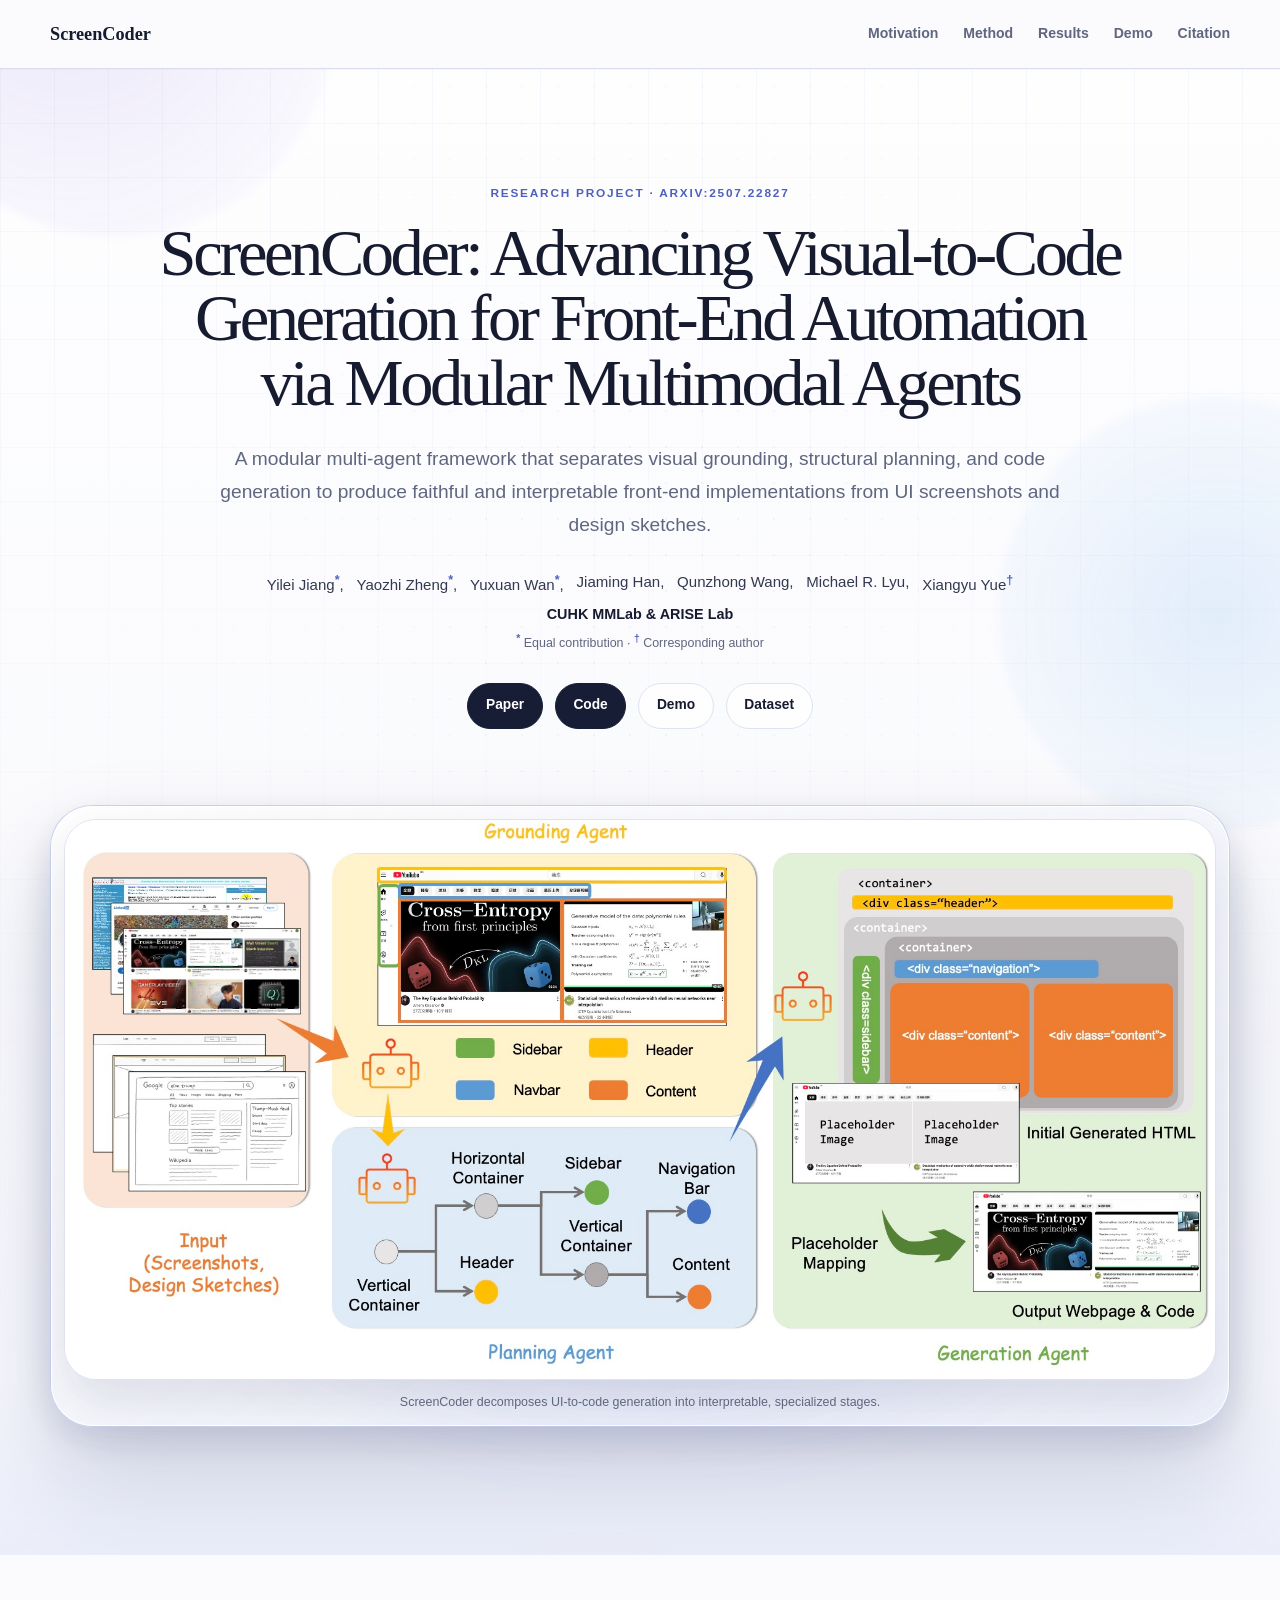
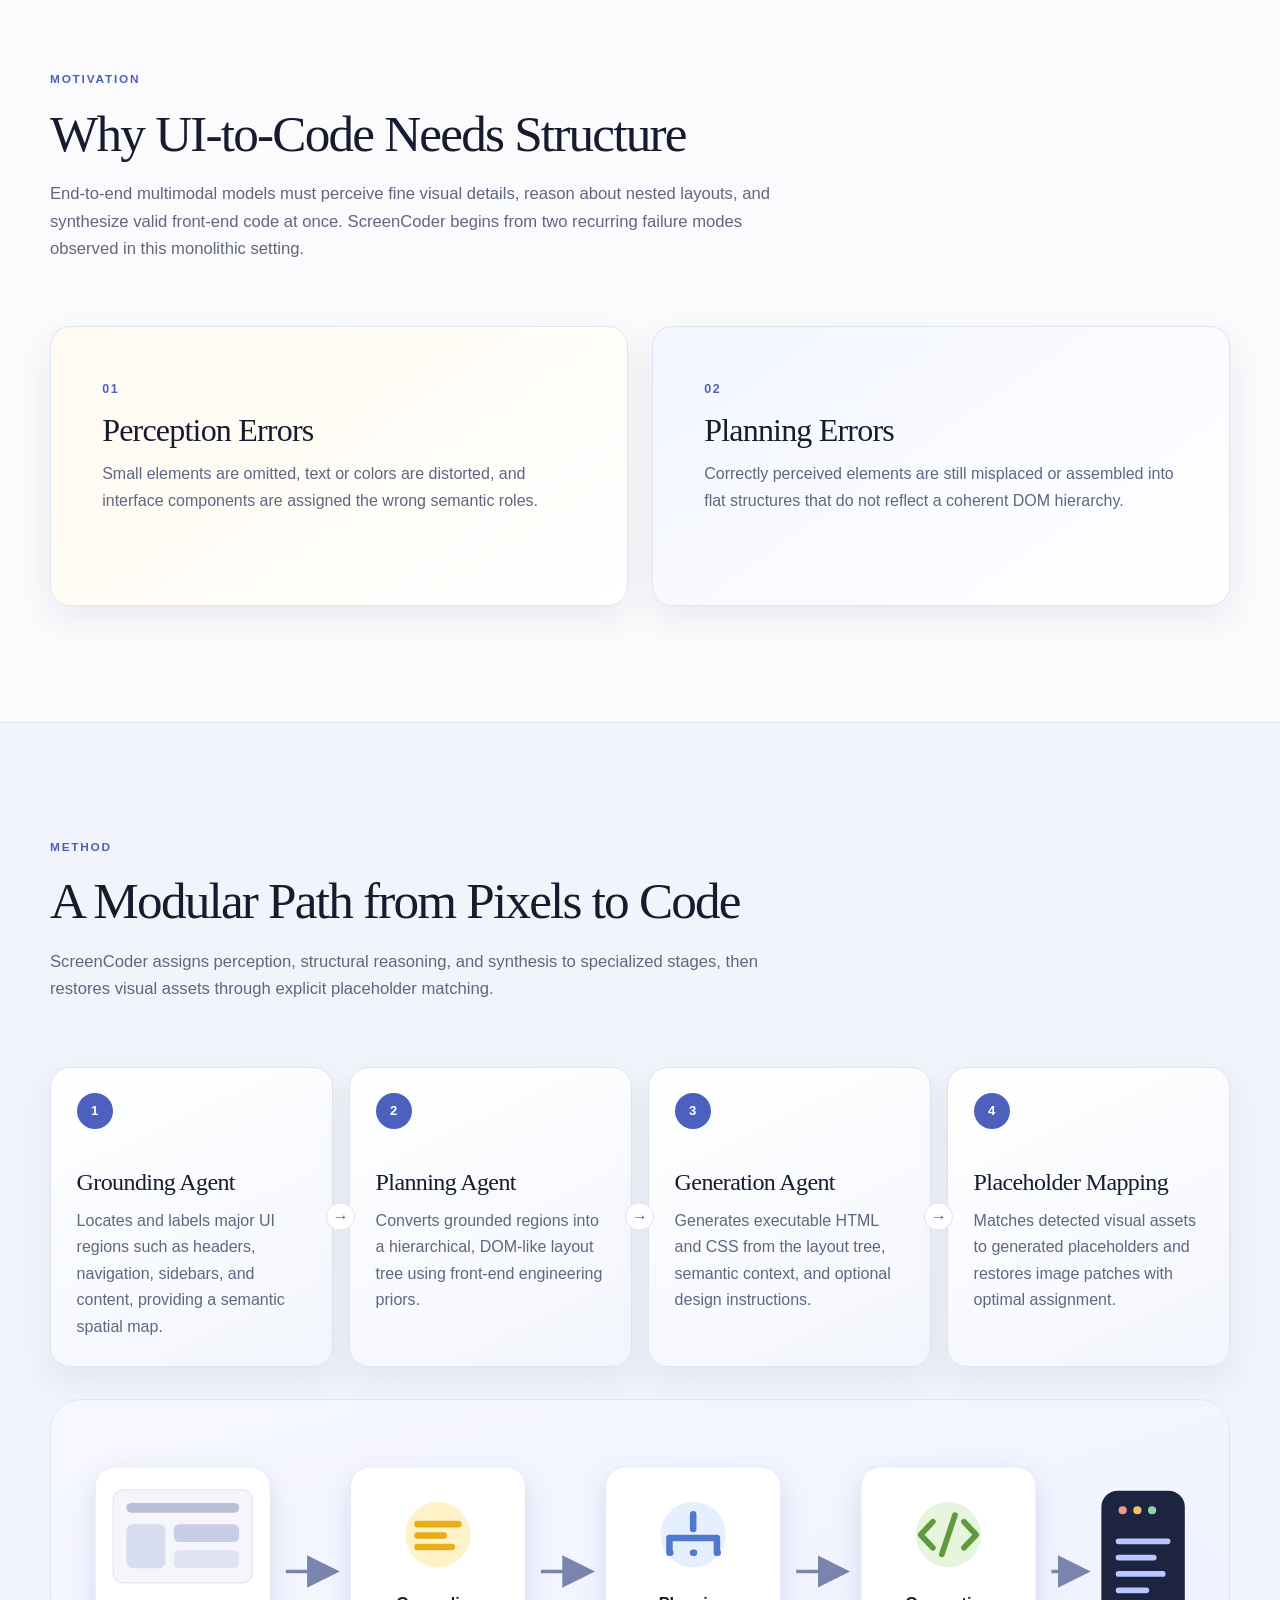
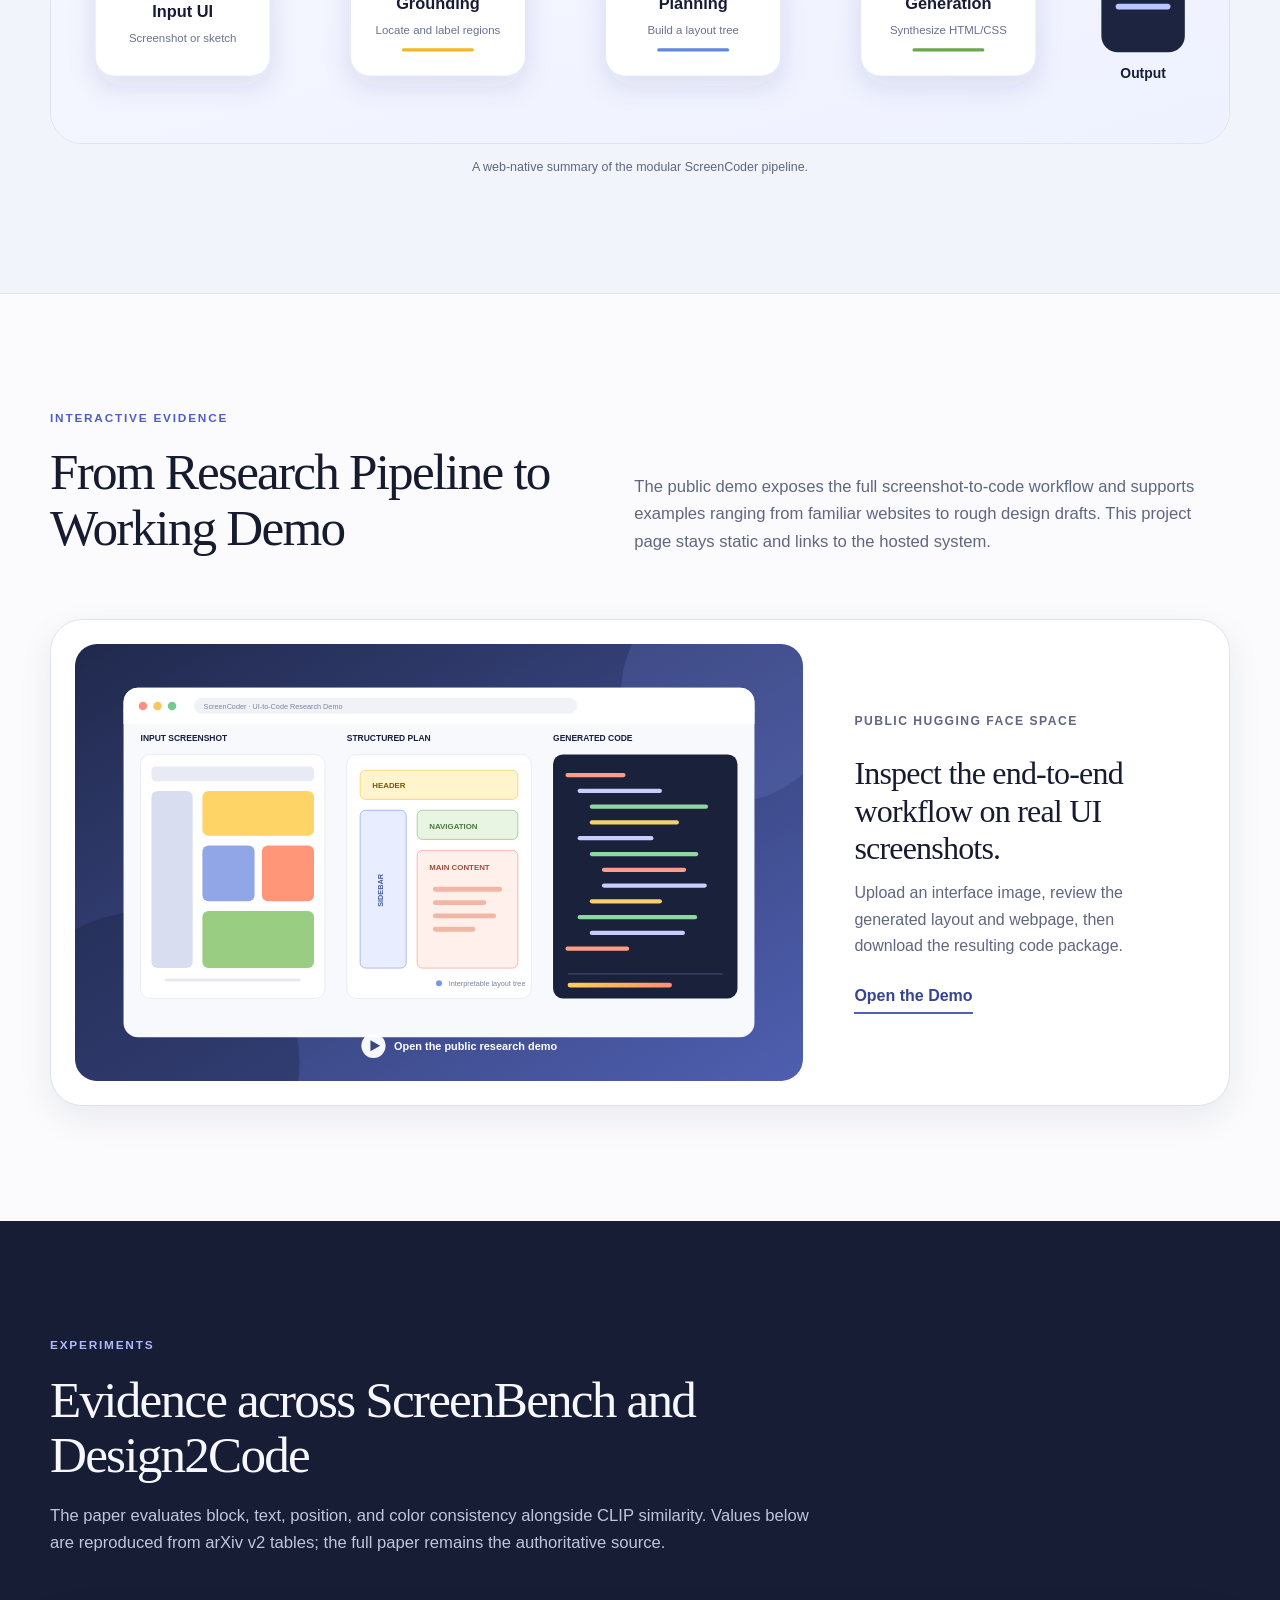
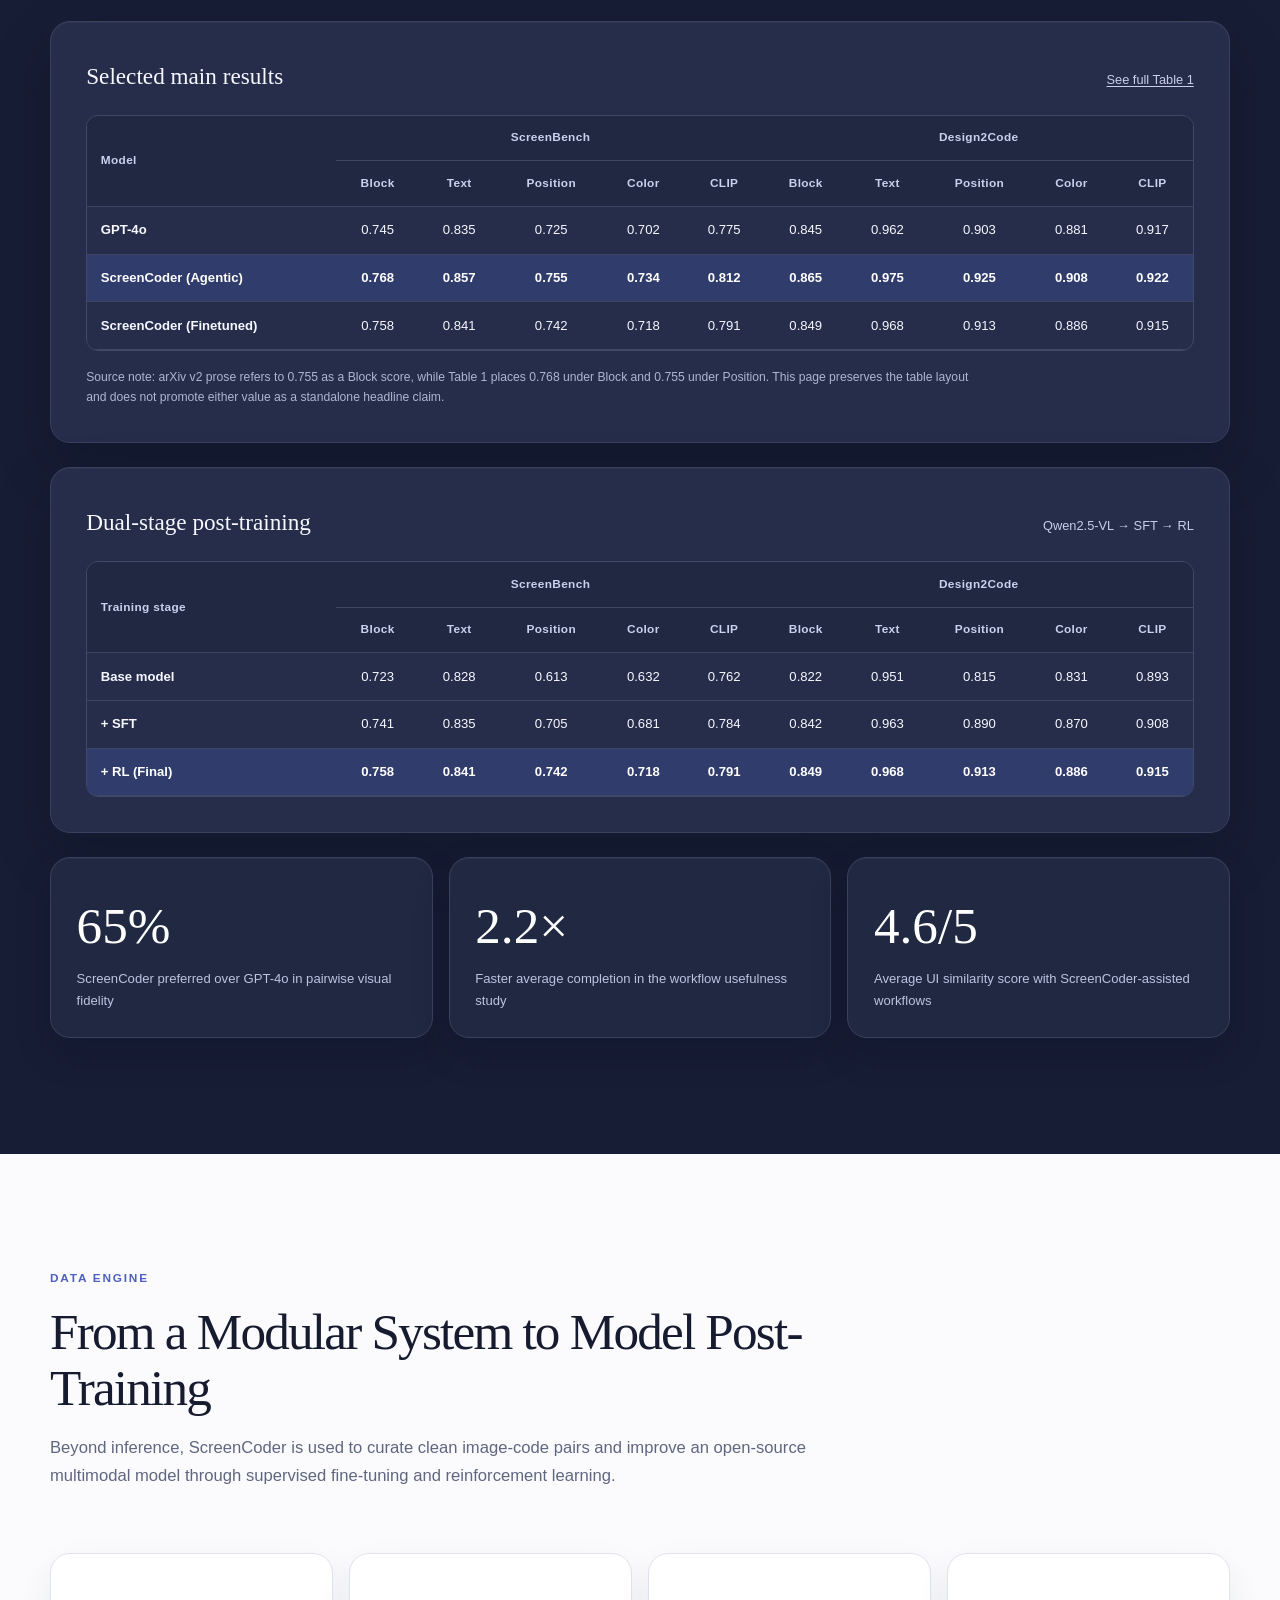
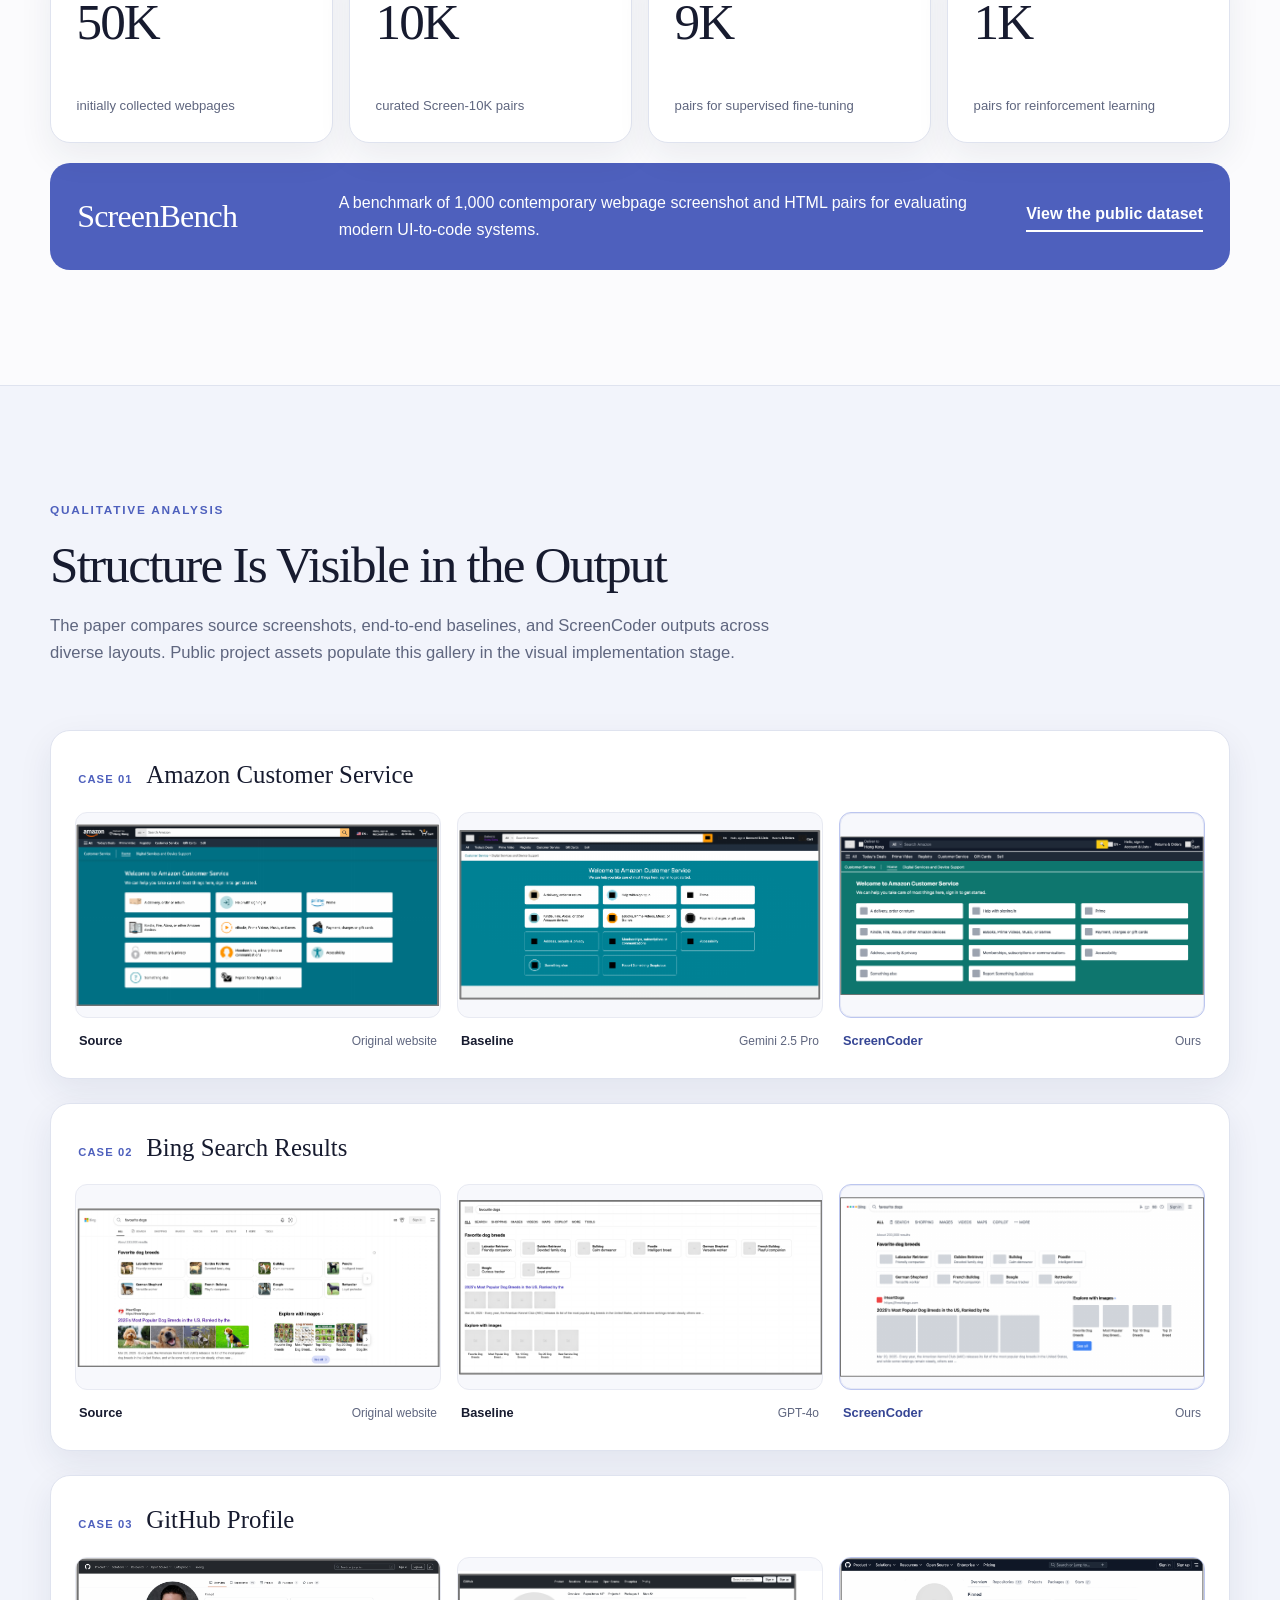
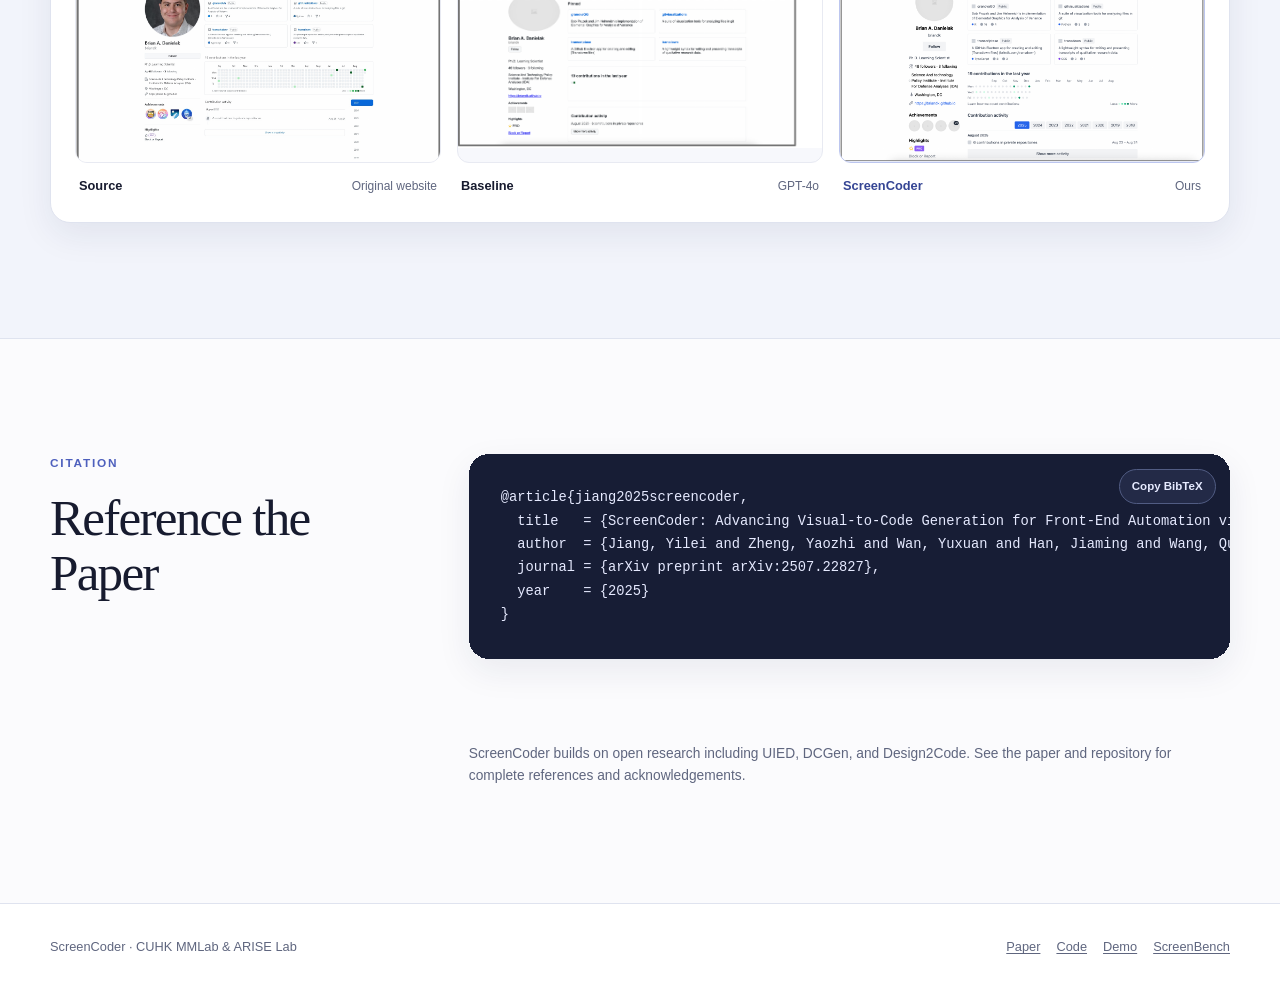
==== commit 5a2c5a97: "feat: elevate project page hero and visual depth" ====
--- a/index.html
+++ b/index.html
@@ -12,7 +12,7 @@
     <meta name="twitter:card" content="summary_large_image">
     <title>ScreenCoder — Modular Multimodal Agents for UI-to-Code</title>
     <link rel="icon" href="./favicon.svg" type="image/svg+xml">
-    <link rel="stylesheet" href="./css/style.css?v=20260824">
+    <link rel="stylesheet" href="./css/style.css?v=20260824-2">
   </head>
   <body>
     <header class="site-header">
@@ -34,6 +34,11 @@
 
     <main>
       <section id="overview" class="hero" aria-labelledby="paper-title">
+        <div class="hero-atmosphere" aria-hidden="true">
+          <span class="hero-atmosphere__orb hero-atmosphere__orb--violet"></span>
+          <span class="hero-atmosphere__orb hero-atmosphere__orb--blue"></span>
+          <span class="hero-atmosphere__orb hero-atmosphere__orb--gold"></span>
+        </div>
         <div class="hero__content">
           <p class="eyebrow">Research project · arXiv:2507.22827</p>
           <h1 id="paper-title">ScreenCoder: Advancing Visual-to-Code Generation for Front-End Automation via Modular Multimodal Agents</h1>
--- a/css/style.css
+++ b/css/style.css
@@ -158,14 +158,103 @@
 }
 
 .hero {
-  display: grid;
-  grid-template-columns: minmax(0, 1.03fr) minmax(0, 0.97fr);
-  gap: clamp(2.25rem, 4vw, 4rem);
-  align-items: center;
-  width: min(calc(100% - 3rem), var(--content));
-  min-height: calc(100vh - 68px);
+  position: relative;
+  isolation: isolate;
+  display: grid;
+  grid-template-columns: minmax(0, 1fr);
+  justify-items: center;
+  width: 100%;
   margin: 0 auto;
-  padding: clamp(5rem, 8vw, 8rem) 0;
+  overflow: hidden;
+  padding: clamp(5.5rem, 9vw, 8.5rem) max(1.5rem, calc((100vw - var(--content)) / 2)) clamp(6rem, 10vw, 10rem);
+  background:
+    linear-gradient(180deg, rgba(255, 255, 255, 0.72), rgba(246, 247, 253, 0.9)),
+    var(--paper);
+}
+
+.hero::after {
+  position: absolute;
+  z-index: 0;
+  right: 0;
+  bottom: 0;
+  left: 0;
+  height: 180px;
+  background: linear-gradient(180deg, transparent, rgba(229, 233, 248, 0.65));
+  content: "";
+  pointer-events: none;
+}
+
+.hero-atmosphere {
+  position: absolute;
+  z-index: 0;
+  inset: 0;
+  overflow: hidden;
+  pointer-events: none;
+}
+
+.hero-atmosphere::before {
+  position: absolute;
+  inset: 0;
+  background-image:
+    linear-gradient(rgba(78, 96, 189, 0.055) 1px, transparent 1px),
+    linear-gradient(90deg, rgba(78, 96, 189, 0.055) 1px, transparent 1px);
+  background-size: 54px 54px;
+  content: "";
+  mask-image: linear-gradient(to bottom, rgba(0, 0, 0, 0.78), transparent 88%);
+}
+
+.hero-atmosphere::after {
+  position: absolute;
+  inset: 0;
+  background-image: radial-gradient(circle, rgba(74, 92, 186, 0.22) 1px, transparent 1.5px);
+  background-size: 36px 36px;
+  content: "";
+  mask-image: radial-gradient(ellipse at 50% 32%, #000 0%, transparent 65%);
+  opacity: 0.3;
+}
+
+.hero-atmosphere__orb {
+  position: absolute;
+  width: clamp(18rem, 34vw, 36rem);
+  border-radius: 50%;
+  aspect-ratio: 1;
+  filter: blur(4px);
+  opacity: 0.38;
+  animation: hero-orbit 18s ease-in-out infinite alternate;
+}
+
+.hero-atmosphere__orb--violet {
+  top: -18%;
+  left: -8%;
+  background: radial-gradient(circle at 40% 40%, rgba(138, 113, 224, 0.42), rgba(138, 113, 224, 0));
+}
+
+.hero-atmosphere__orb--blue {
+  top: 22%;
+  right: -12%;
+  background: radial-gradient(circle at 50% 50%, rgba(76, 154, 231, 0.38), rgba(76, 154, 231, 0));
+  animation-delay: -7s;
+  animation-duration: 23s;
+}
+
+.hero-atmosphere__orb--gold {
+  bottom: -20%;
+  left: 34%;
+  width: clamp(14rem, 25vw, 27rem);
+  background: radial-gradient(circle at 50% 50%, rgba(237, 184, 39, 0.26), rgba(237, 184, 39, 0));
+  animation-delay: -12s;
+  animation-duration: 20s;
+}
+
+.hero__content,
+.hero__visual {
+  position: relative;
+  z-index: 1;
+}
+
+.hero__content {
+  width: min(100%, 1060px);
+  text-align: center;
 }
 
 .eyebrow {
@@ -178,27 +267,28 @@
 }
 
 .hero h1 {
-  max-width: 720px;
-  margin-bottom: 1.5rem;
+  max-width: 1060px;
+  margin: 0 auto 1.65rem;
   font-family: Georgia, "Times New Roman", serif;
-  font-size: clamp(2.55rem, 3.9vw, 3.35rem);
+  font-size: clamp(3rem, 5.2vw, 4.5rem);
   font-weight: 500;
-  letter-spacing: -0.045em;
-  line-height: 1.02;
+  letter-spacing: -0.052em;
+  line-height: 0.98;
   text-wrap: balance;
 }
 
 .hero__summary {
-  max-width: 650px;
-  margin-bottom: 1.65rem;
+  max-width: 850px;
+  margin: 0 auto 1.8rem;
   color: var(--ink-soft);
-  font-size: clamp(1rem, 1.35vw, 1.18rem);
+  font-size: clamp(1.05rem, 1.5vw, 1.24rem);
   line-height: 1.72;
 }
 
 .authors {
   display: flex;
   flex-wrap: wrap;
+  justify-content: center;
   gap: 0.22rem 0.8rem;
   margin-bottom: 0.35rem;
   color: #323950;
@@ -231,6 +321,7 @@
 .resource-links {
   display: flex;
   flex-wrap: wrap;
+  justify-content: center;
   gap: 0.75rem;
 }
 
@@ -270,25 +361,47 @@
 }
 
 .hero__visual {
-  position: relative;
-  margin: 0;
+  width: min(100%, var(--content));
+  margin: clamp(3.5rem, 6vw, 5.25rem) auto 0;
+  padding: clamp(0.55rem, 1vw, 0.85rem);
+  border: 1px solid rgba(188, 198, 232, 0.78);
+  border-radius: calc(var(--radius-lg) + 10px);
+  background: linear-gradient(145deg, rgba(255, 255, 255, 0.9), rgba(238, 241, 252, 0.72));
+  box-shadow:
+    0 52px 100px rgba(38, 49, 99, 0.18),
+    0 14px 35px rgba(38, 49, 99, 0.1),
+    inset 0 1px 0 rgba(255, 255, 255, 0.95);
+  backdrop-filter: blur(16px);
+  animation: teaser-breathe 9s ease-in-out infinite;
+  transform-style: preserve-3d;
 }
 
 .hero__visual::before {
   position: absolute;
   z-index: -1;
-  inset: -8% -7%;
+  inset: 6% 3% -9%;
   border-radius: 50%;
-  background: radial-gradient(circle, rgba(94, 113, 204, 0.16), transparent 70%);
+  background: radial-gradient(ellipse, rgba(76, 99, 211, 0.25), transparent 70%);
   content: "";
-  filter: blur(10px);
+  filter: blur(22px);
+}
+
+.hero__visual::after {
+  position: absolute;
+  inset: 0;
+  border: 1px solid rgba(255, 255, 255, 0.86);
+  border-radius: inherit;
+  content: "";
+  pointer-events: none;
 }
 
 .hero__visual img {
+  width: 100%;
   border: 1px solid var(--line);
   border-radius: var(--radius-lg);
   background: #fff;
-  box-shadow: var(--shadow-lg);
+  box-shadow: 0 24px 54px rgba(26, 34, 72, 0.13);
+  transition: transform 350ms ease, box-shadow 350ms ease;
 }
 
 .hero__visual figcaption,
@@ -297,6 +410,27 @@
   color: var(--ink-soft);
   font-size: 0.78rem;
   text-align: center;
+}
+
+@keyframes hero-orbit {
+  0% {
+    transform: translate3d(-2%, -2%, 0) scale(0.96);
+  }
+
+  100% {
+    transform: translate3d(8%, 7%, 0) scale(1.08);
+  }
+}
+
+@keyframes teaser-breathe {
+  0%,
+  100% {
+    transform: translateY(0) rotateX(0deg);
+  }
+
+  50% {
+    transform: translateY(-8px) rotateX(0.35deg);
+  }
 }
 
 .section {
@@ -354,6 +488,7 @@
   border-radius: var(--radius-md);
   background: var(--surface);
   box-shadow: var(--shadow-sm);
+  transition: transform 260ms ease, border-color 260ms ease, box-shadow 260ms ease;
 }
 
 .failure-card:first-child {
@@ -407,7 +542,9 @@
   padding: 1.6rem;
   border: 1px solid var(--line);
   border-radius: var(--radius-md);
-  background: rgba(255, 255, 255, 0.9);
+  background: linear-gradient(155deg, rgba(255, 255, 255, 0.98), rgba(244, 246, 254, 0.9));
+  box-shadow: 0 14px 34px rgba(30, 38, 73, 0.07), inset 0 1px 0 #fff;
+  transition: transform 260ms ease, border-color 260ms ease, box-shadow 260ms ease;
 }
 
 .method-step:not(:last-child)::after {
@@ -466,6 +603,7 @@
   border-radius: var(--radius-lg);
   background: #fff;
   box-shadow: var(--shadow-sm);
+  transition: transform 280ms ease, border-color 280ms ease, box-shadow 280ms ease;
 }
 
 .demo-placeholder figure {
@@ -520,6 +658,8 @@
   border: 1px solid #39415e;
   border-radius: var(--radius-md);
   background: var(--dark-soft);
+  box-shadow: 0 22px 55px rgba(5, 9, 25, 0.22), inset 0 1px 0 rgba(255, 255, 255, 0.035);
+  transition: transform 280ms ease, border-color 280ms ease, box-shadow 280ms ease;
 }
 
 .table-block + .table-block {
@@ -649,6 +789,8 @@
   border: 1px solid #39415e;
   border-radius: var(--radius-md);
   background: #202842;
+  box-shadow: 0 16px 36px rgba(5, 9, 25, 0.18), inset 0 1px 0 rgba(255, 255, 255, 0.04);
+  transition: transform 260ms ease, border-color 260ms ease, box-shadow 260ms ease;
 }
 
 .human-eval strong {
@@ -676,8 +818,10 @@
   border: 1px solid var(--line);
   border-radius: var(--radius-md);
   background: #fff;
+  box-shadow: 0 14px 34px rgba(30, 38, 73, 0.07), inset 0 1px 0 #fff;
   flex-direction: column;
   justify-content: space-between;
+  transition: transform 260ms ease, border-color 260ms ease, box-shadow 260ms ease;
 }
 
 .data-flow strong {
@@ -728,6 +872,31 @@
   border-radius: var(--radius-md);
   background: #fff;
   box-shadow: var(--shadow-sm);
+  transition: transform 280ms ease, border-color 280ms ease, box-shadow 280ms ease;
+}
+
+@media (hover: hover) and (pointer: fine) {
+  .hero__visual:hover img {
+    transform: translateY(-3px) scale(1.006);
+    box-shadow: 0 30px 70px rgba(26, 34, 72, 0.18);
+  }
+
+  .failure-card:hover,
+  .method-step:hover,
+  .demo-placeholder:hover,
+  .data-flow article:hover,
+  .qualitative-case:hover {
+    transform: translateY(-6px);
+    border-color: #c4ccec;
+    box-shadow: 0 25px 60px rgba(30, 38, 73, 0.14), inset 0 1px 0 #fff;
+  }
+
+  .table-block:hover,
+  .human-eval article:hover {
+    transform: translateY(-5px);
+    border-color: #536086;
+    box-shadow: 0 30px 72px rgba(5, 9, 25, 0.28), inset 0 1px 0 rgba(255, 255, 255, 0.055);
+  }
 }
 
 .qualitative-case__heading {
@@ -930,6 +1099,7 @@
   .hero {
     grid-template-columns: 1fr;
     min-height: 0;
+    padding-inline: 1.5rem;
   }
 
   .hero__content {
@@ -1004,12 +1174,23 @@
   }
 
   .hero {
-    width: min(calc(100% - 2rem), var(--content));
-    padding: 4.5rem 0 5rem;
+    width: 100%;
+    padding: 4.5rem 1rem 6rem;
   }
 
   .hero h1 {
-    font-size: clamp(2.35rem, 11vw, 4rem);
+    font-size: clamp(2.55rem, 11vw, 4rem);
+    line-height: 1;
+  }
+
+  .hero__visual {
+    margin-top: 3rem;
+    padding: 0.4rem;
+    border-radius: calc(var(--radius-md) + 6px);
+  }
+
+  .hero-atmosphere::before {
+    background-size: 36px 36px;
   }
 
   .section {
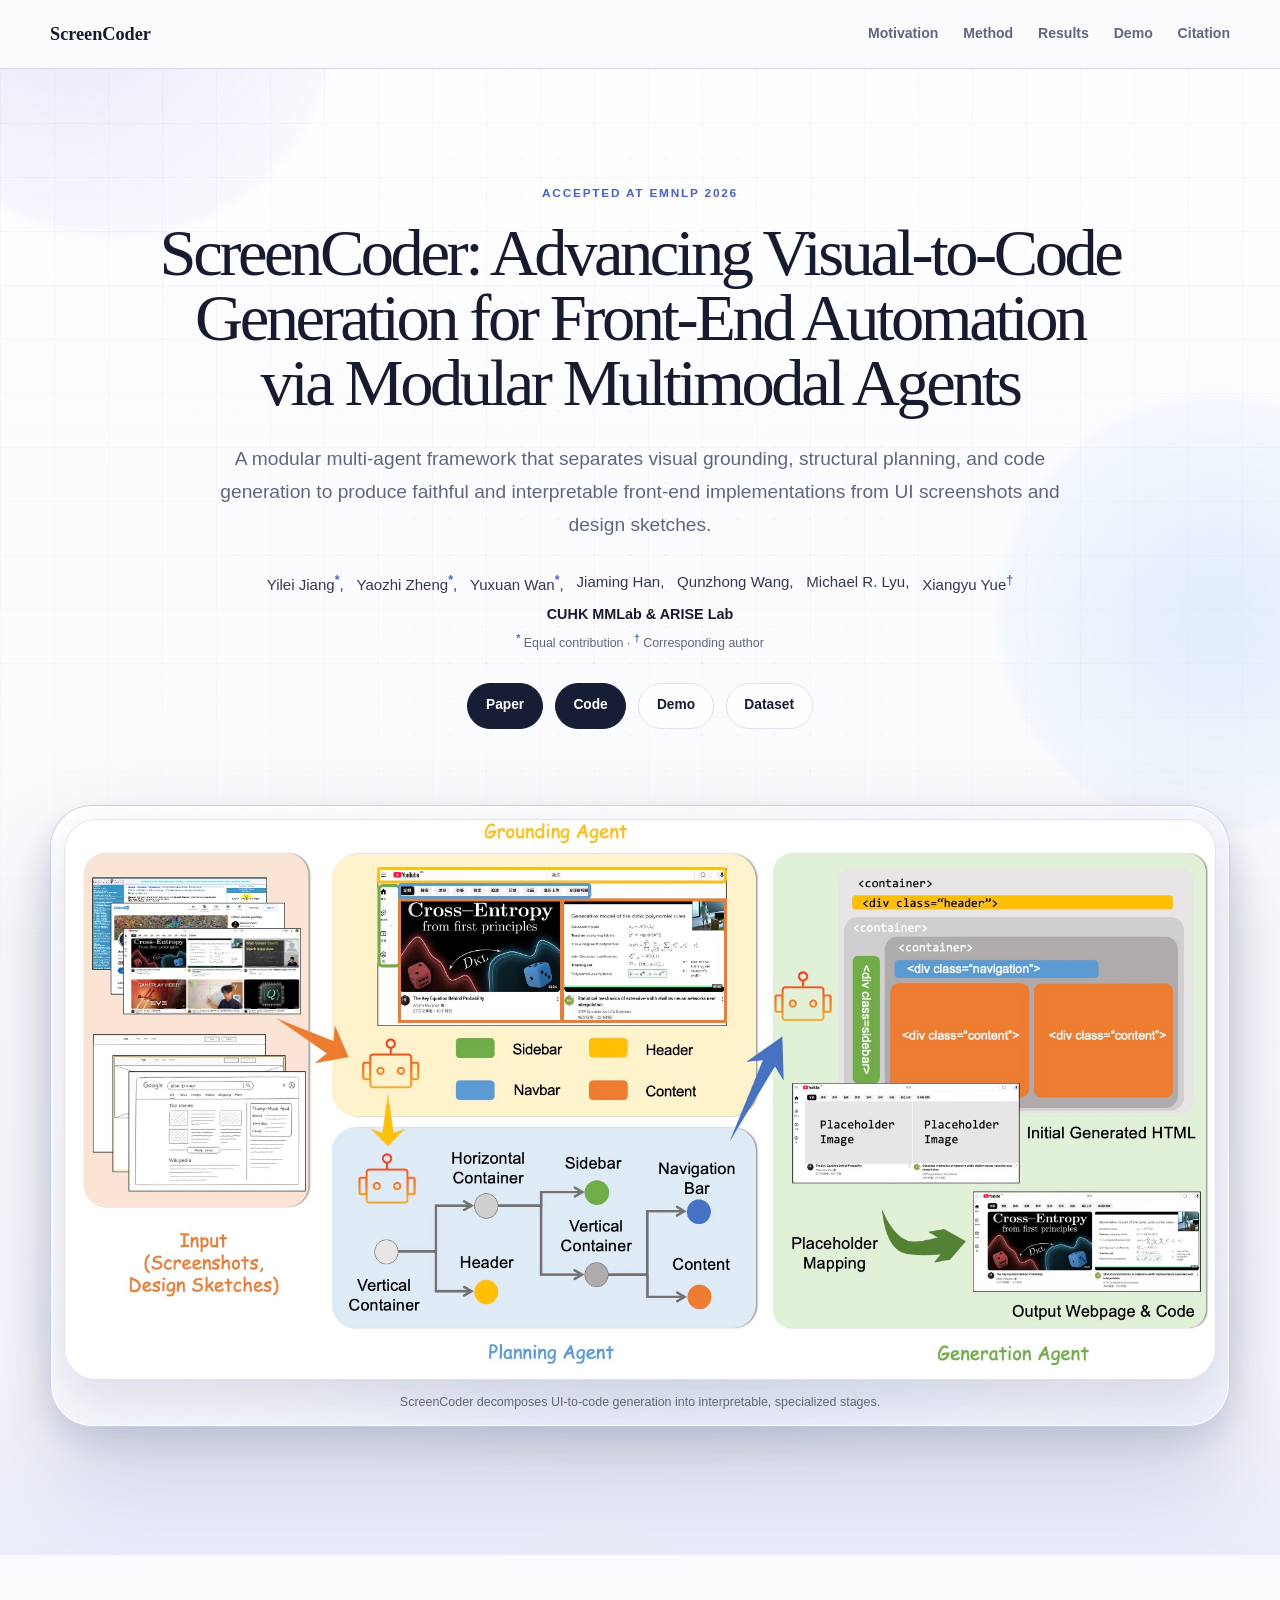
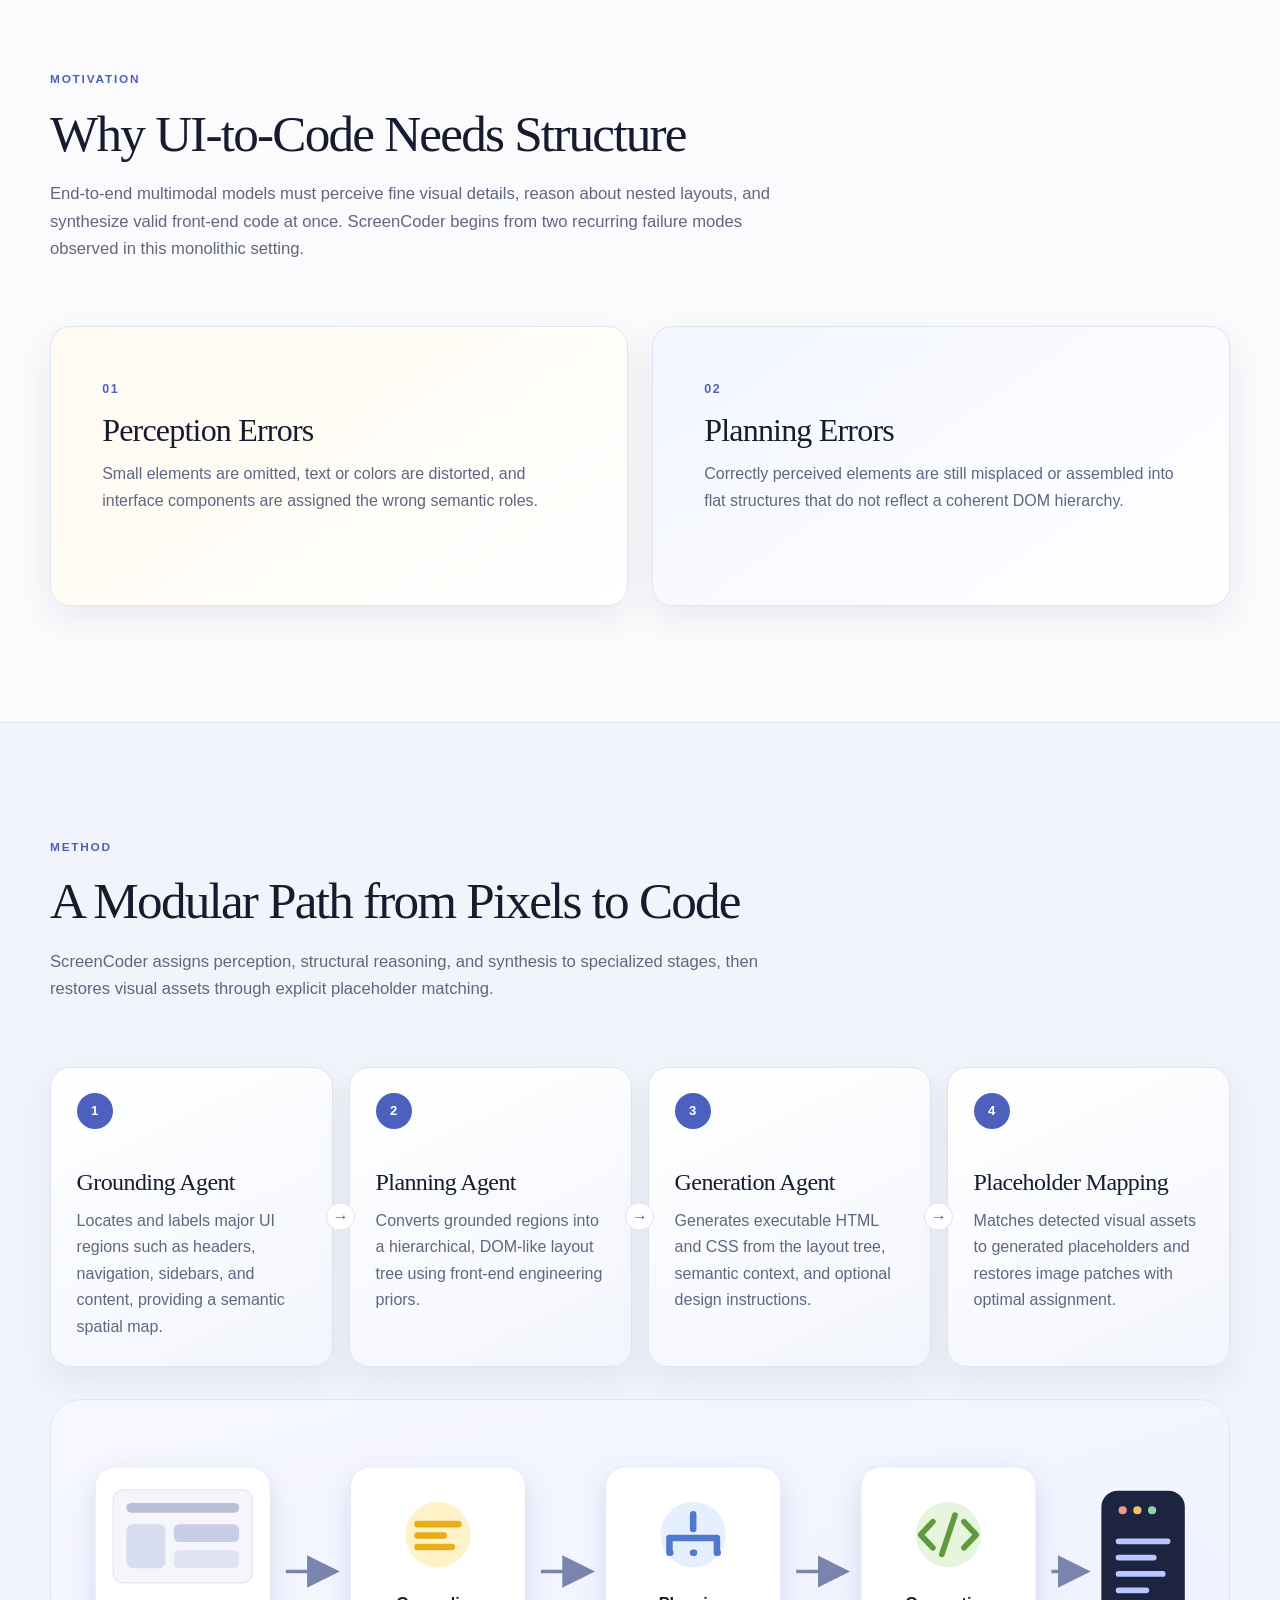
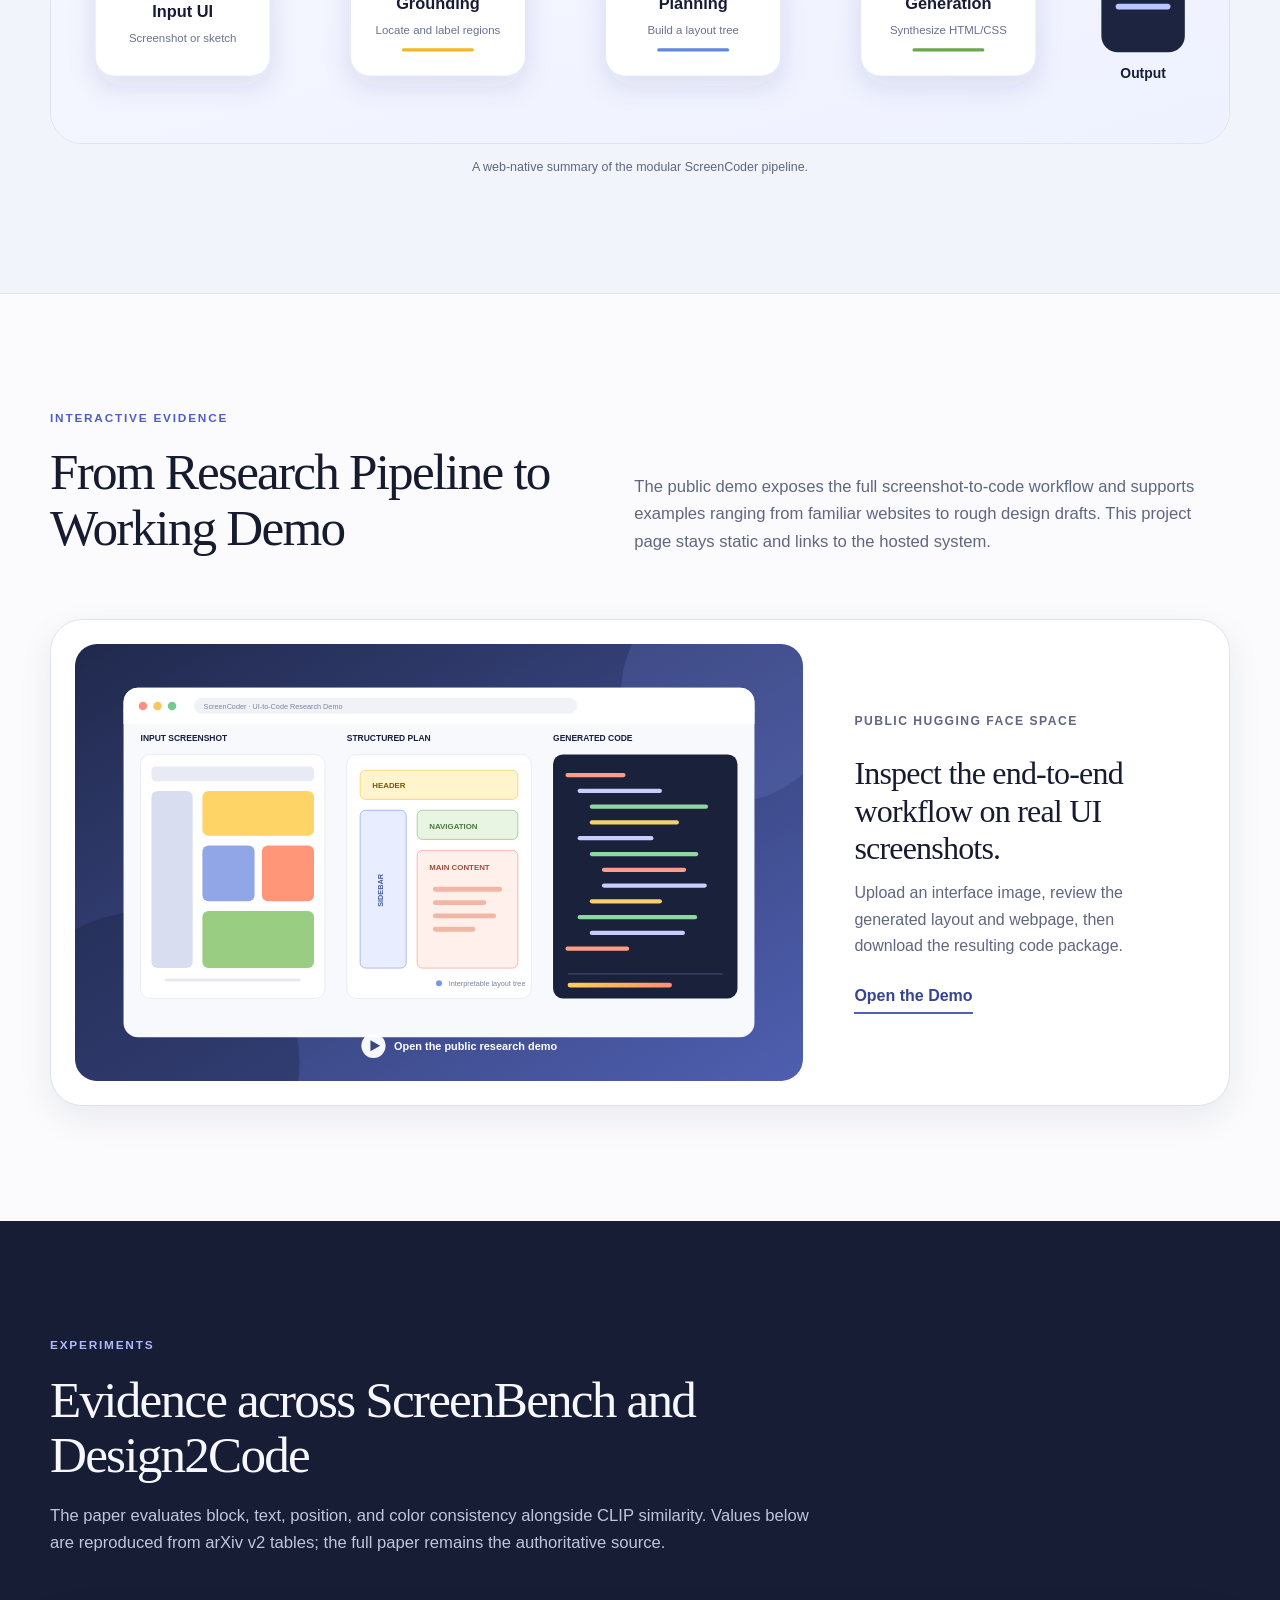
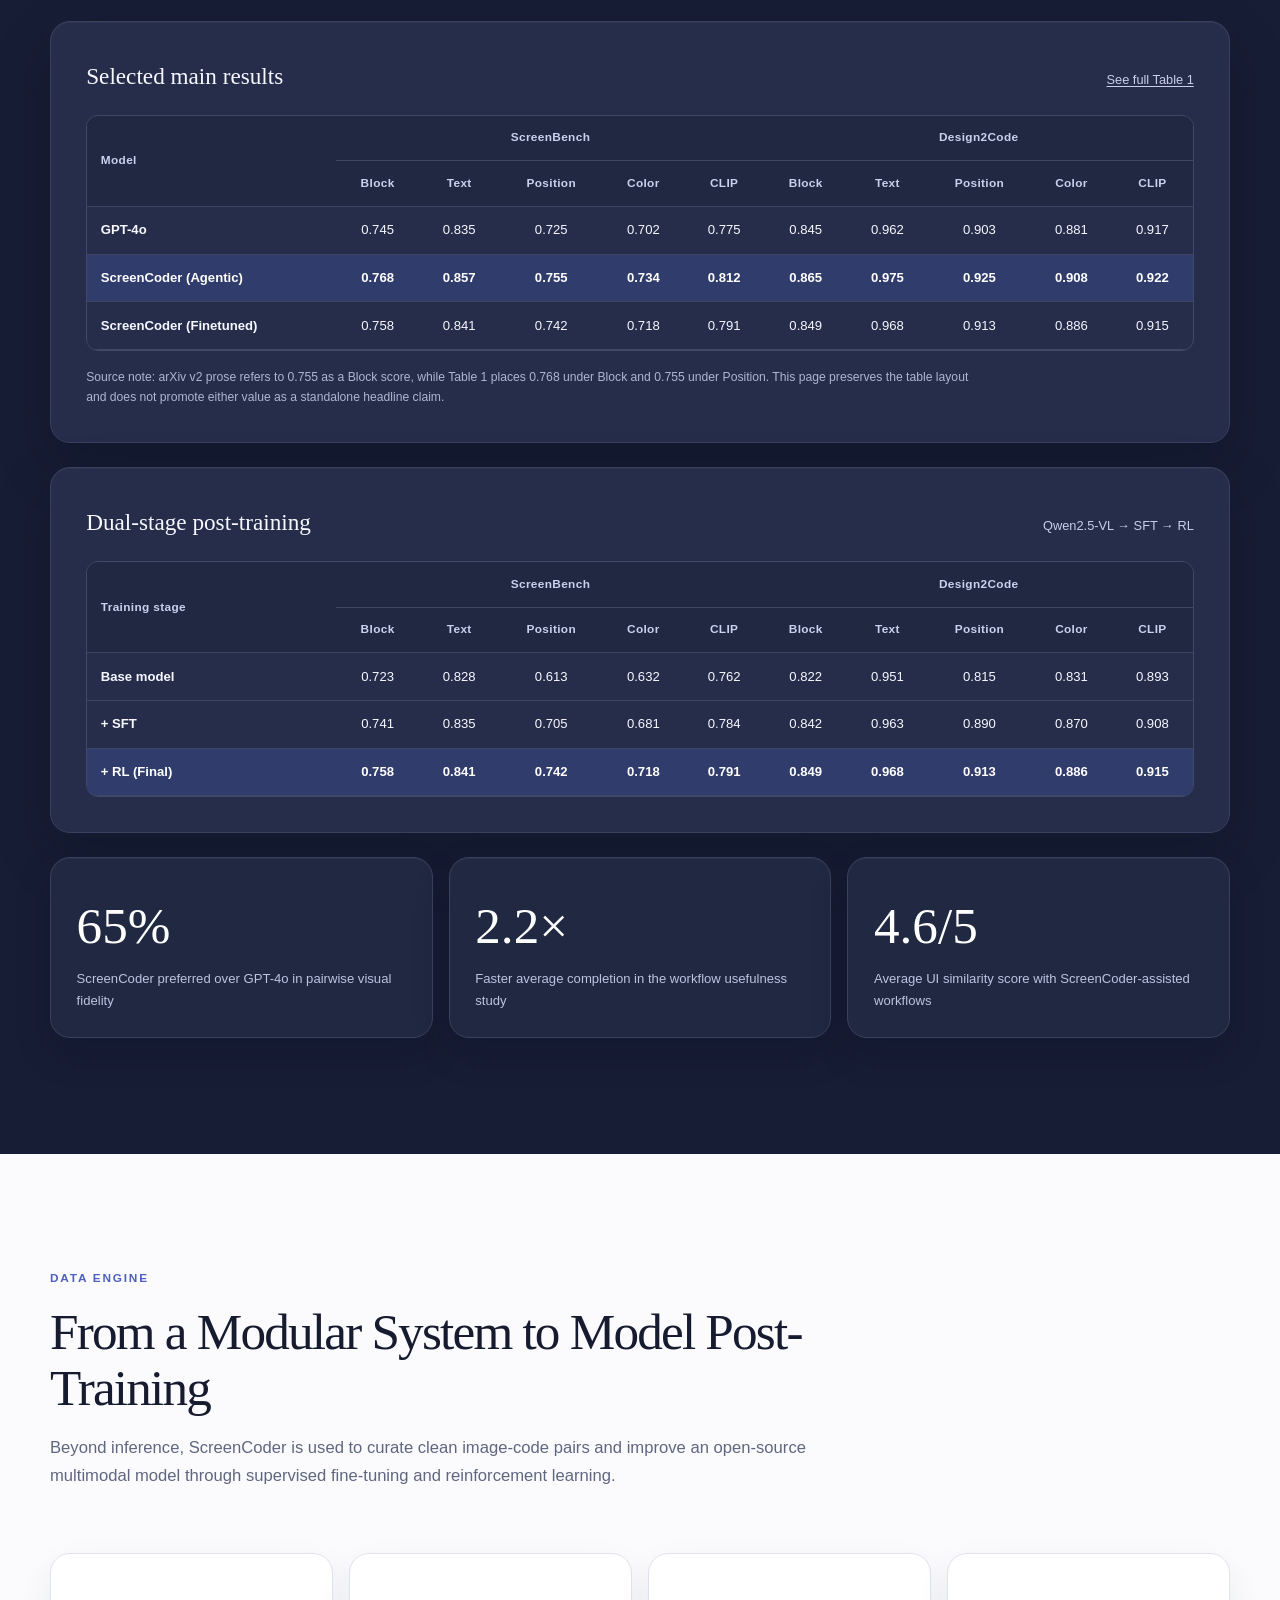
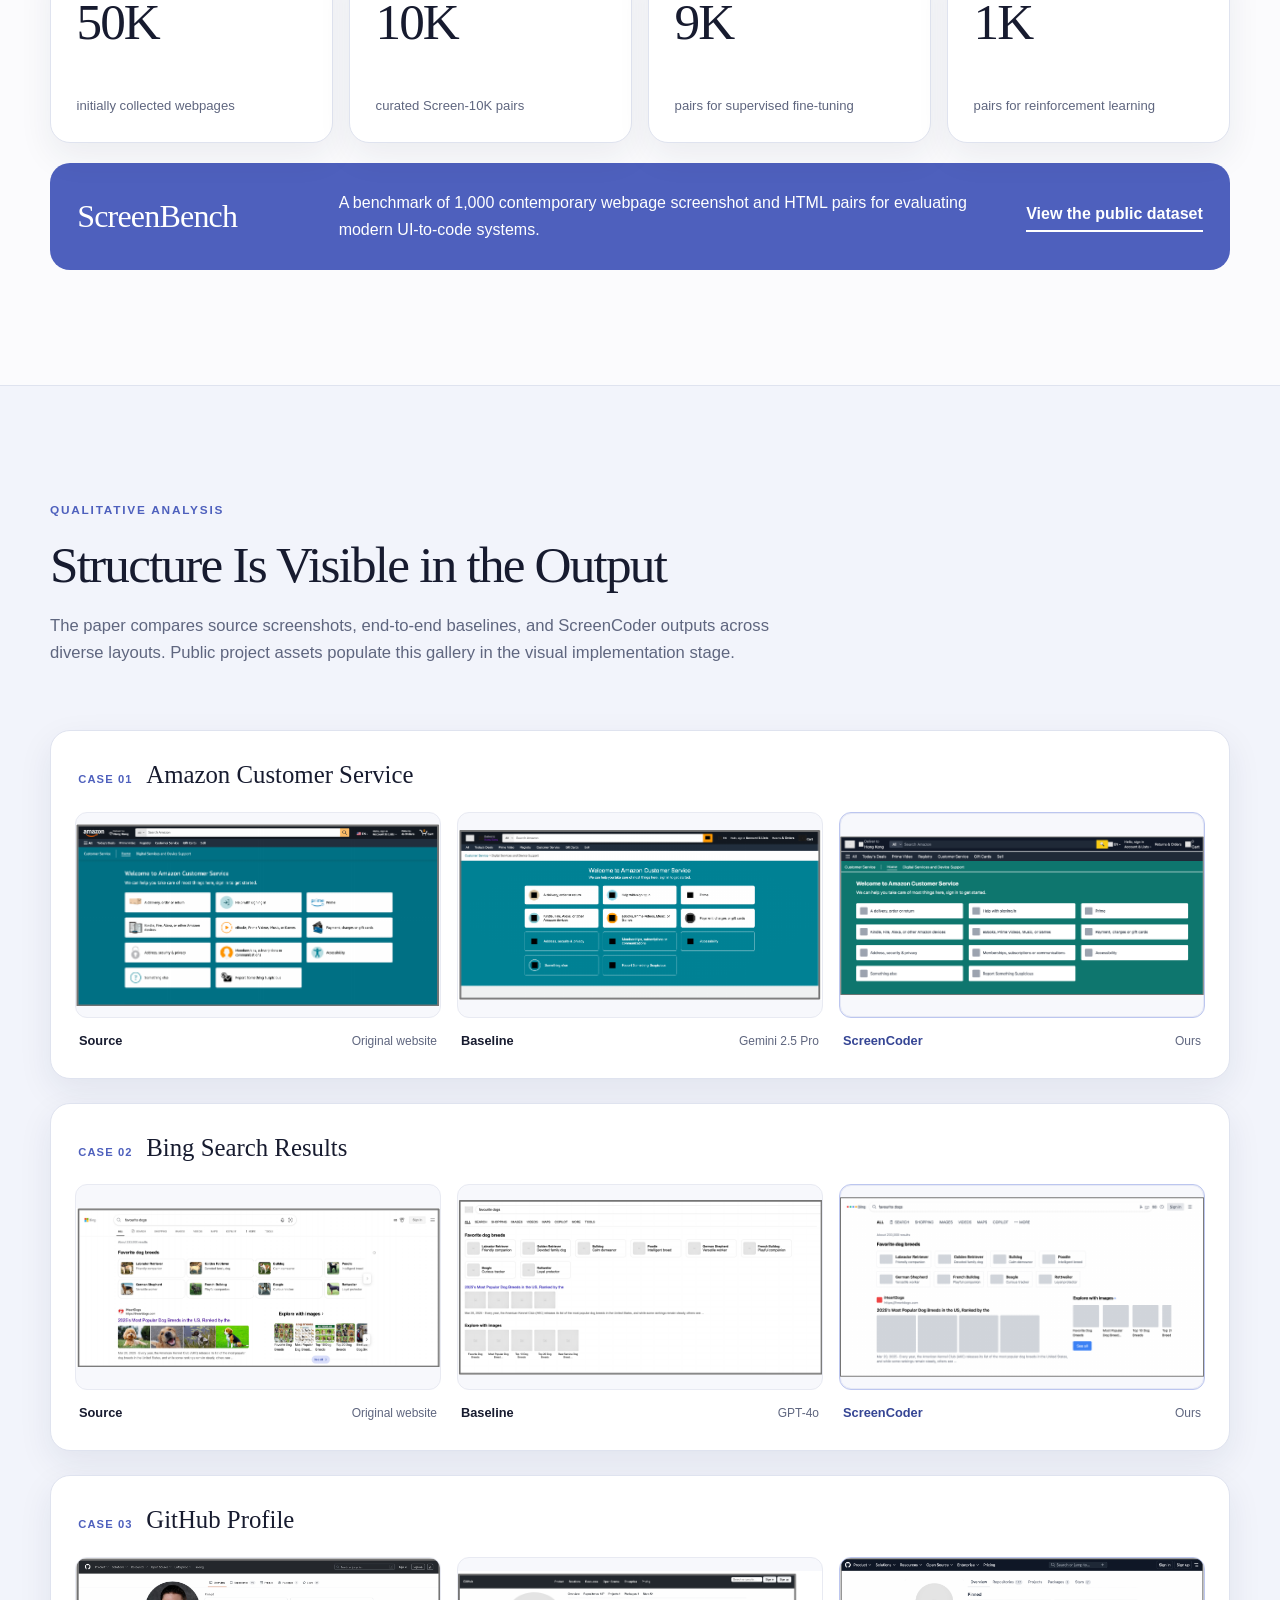
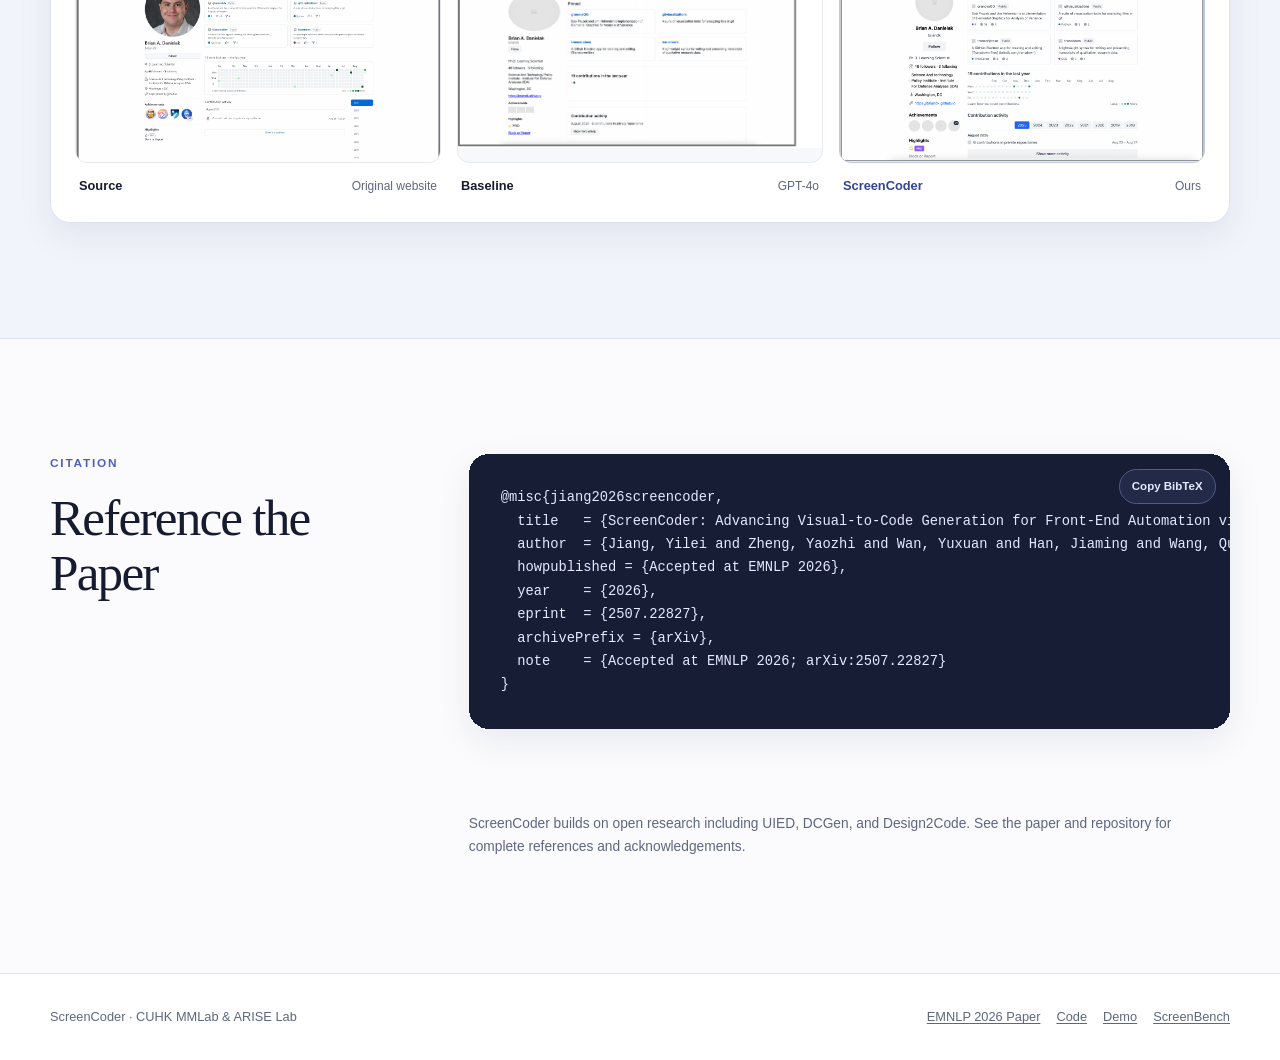
==== commit 6287317e: "docs: mark ScreenCoder accepted at EMNLP 2026" ====
--- a/index.html
+++ b/index.html
@@ -3,16 +3,16 @@
   <head>
     <meta charset="utf-8">
     <meta name="viewport" content="width=device-width, initial-scale=1">
-    <meta name="description" content="ScreenCoder is a modular multi-agent framework for high-fidelity UI-to-code generation through grounding, planning, generation, and placeholder mapping.">
+    <meta name="description" content="ScreenCoder, accepted at EMNLP 2026, is a modular multi-agent framework for high-fidelity UI-to-code generation through grounding, planning, generation, and placeholder mapping.">
     <meta name="theme-color" content="#171d35">
     <meta property="og:type" content="website">
-    <meta property="og:title" content="ScreenCoder — Modular Multimodal Agents for UI-to-Code">
-    <meta property="og:description" content="Paper, method, experiments, code, dataset, and public demo for ScreenCoder.">
+    <meta property="og:title" content="ScreenCoder — EMNLP 2026">
+    <meta property="og:description" content="Accepted at EMNLP 2026. Explore the ScreenCoder paper, method, experiments, code, dataset, and public demo.">
     <meta property="og:image" content="./assets/images/teaser.jpg">
     <meta name="twitter:card" content="summary_large_image">
-    <title>ScreenCoder — Modular Multimodal Agents for UI-to-Code</title>
+    <title>ScreenCoder — EMNLP 2026</title>
     <link rel="icon" href="./favicon.svg" type="image/svg+xml">
-    <link rel="stylesheet" href="./css/style.css?v=20260824-2">
+    <link rel="stylesheet" href="./css/style.css?v=20260915-1">
   </head>
   <body>
     <header class="site-header">
@@ -40,7 +40,7 @@
           <span class="hero-atmosphere__orb hero-atmosphere__orb--gold"></span>
         </div>
         <div class="hero__content">
-          <p class="eyebrow">Research project · arXiv:2507.22827</p>
+          <p class="eyebrow">Accepted at EMNLP 2026</p>
           <h1 id="paper-title">ScreenCoder: Advancing Visual-to-Code Generation for Front-End Automation via Modular Multimodal Agents</h1>
           <p class="hero__summary">
             A modular multi-agent framework that separates visual grounding,
@@ -402,11 +402,14 @@
         </div>
         <div class="citation-code">
           <button id="citation-copy" class="citation-copy" type="button" aria-describedby="citation-status" data-copy-citation>Copy BibTeX</button>
-          <pre><code id="citation-code">@article{jiang2025screencoder,
+          <pre><code id="citation-code">@misc{jiang2026screencoder,
   title   = {ScreenCoder: Advancing Visual-to-Code Generation for Front-End Automation via Modular Multimodal Agents},
   author  = {Jiang, Yilei and Zheng, Yaozhi and Wan, Yuxuan and Han, Jiaming and Wang, Qunzhong and Lyu, Michael R. and Yue, Xiangyu},
-  journal = {arXiv preprint arXiv:2507.22827},
-  year    = {2025}
+  howpublished = {Accepted at EMNLP 2026},
+  year    = {2026},
+  eprint  = {2507.22827},
+  archivePrefix = {arXiv},
+  note    = {Accepted at EMNLP 2026; arXiv:2507.22827}
 }</code></pre>
           <span id="citation-status" class="citation-status" aria-live="polite"></span>
         </div>
@@ -421,7 +424,7 @@
     <footer class="site-footer">
       <p>ScreenCoder · CUHK MMLab &amp; ARISE Lab</p>
       <div>
-        <a href="https://arxiv.org/abs/2507.22827">Paper</a>
+        <a href="https://arxiv.org/abs/2507.22827">EMNLP 2026 Paper</a>
         <a href="https://github.com/leigest519/ScreenCoder">Code</a>
         <a href="https://huggingface.co/spaces/Jimmyzheng-10/ScreenCoder">Demo</a>
         <a href="https://huggingface.co/datasets/Leigest/ScreenCoder">ScreenBench</a>
--- a/css/style.css
+++ b/css/style.css
@@ -253,7 +253,9 @@
 }
 
 .hero__content {
-  width: min(100%, 1060px);
+  width: 100%;
+  max-width: 1060px;
+  min-width: 0;
   text-align: center;
 }
 
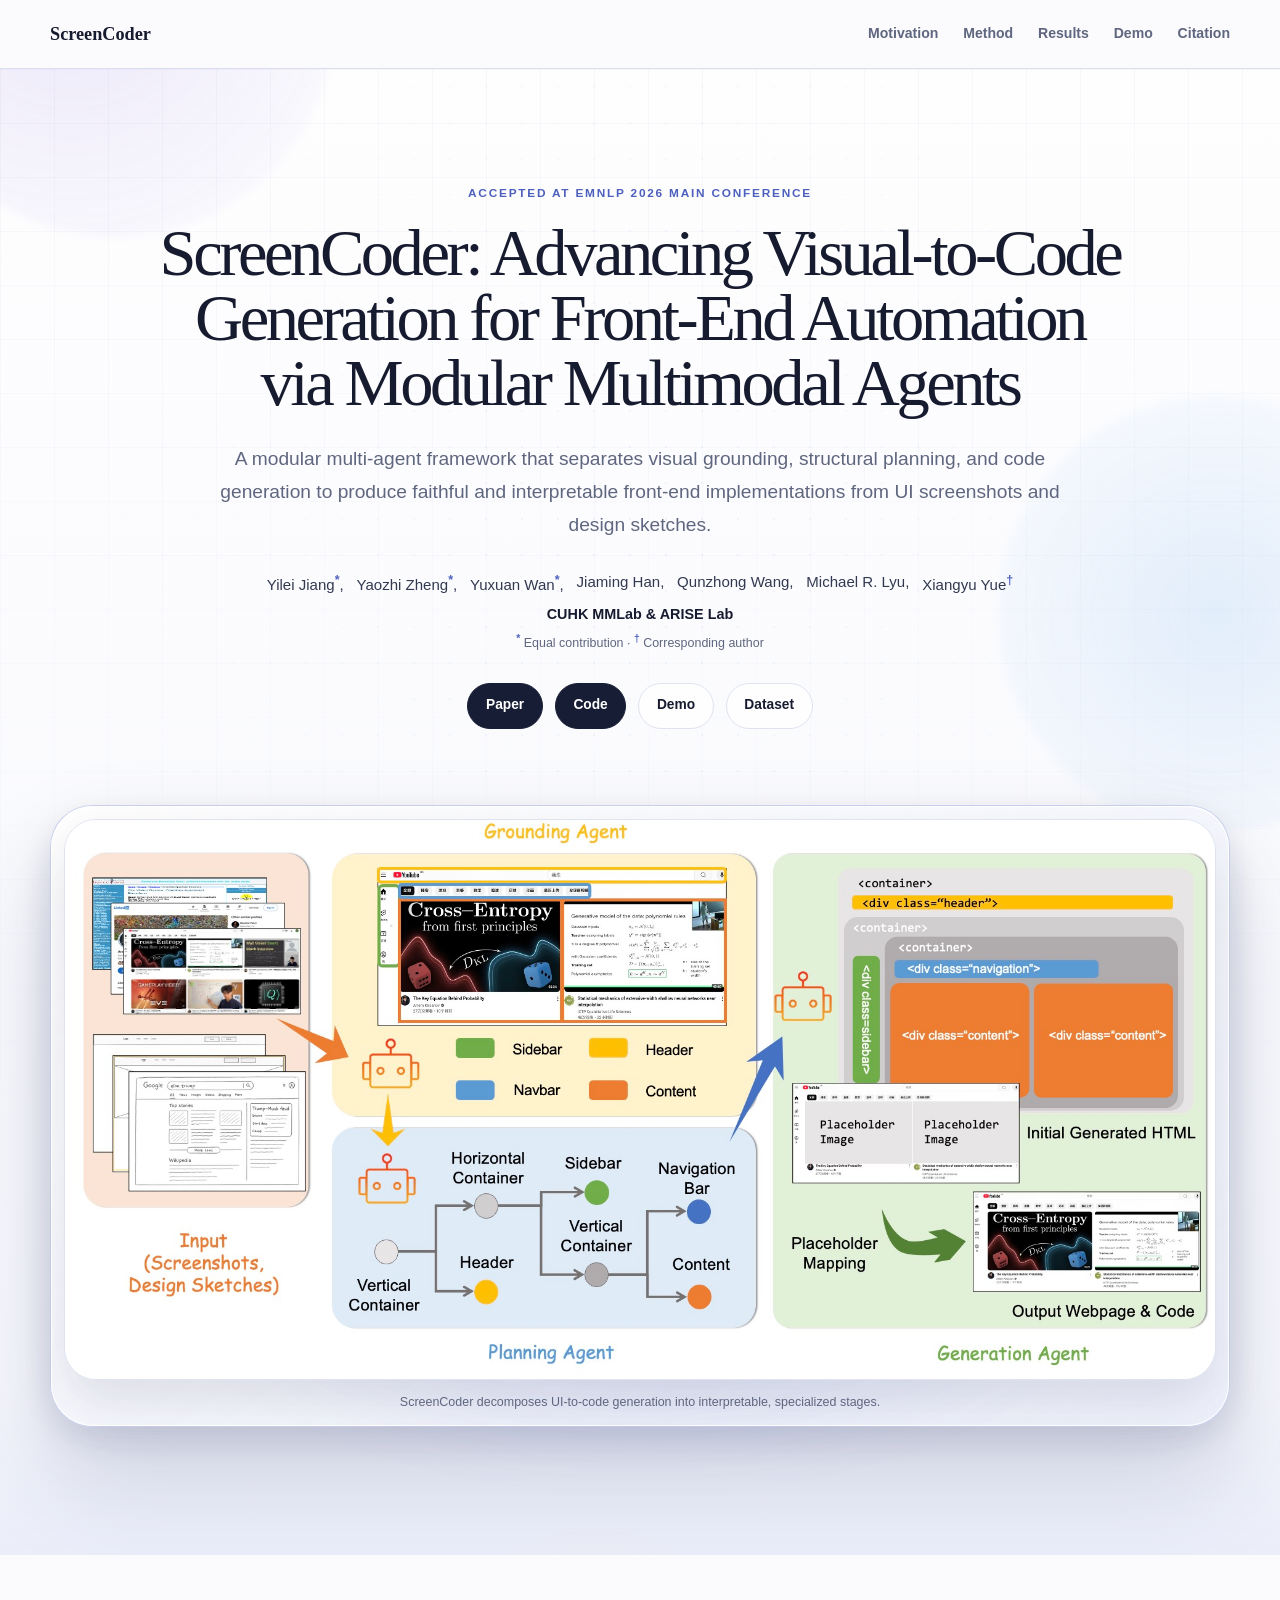
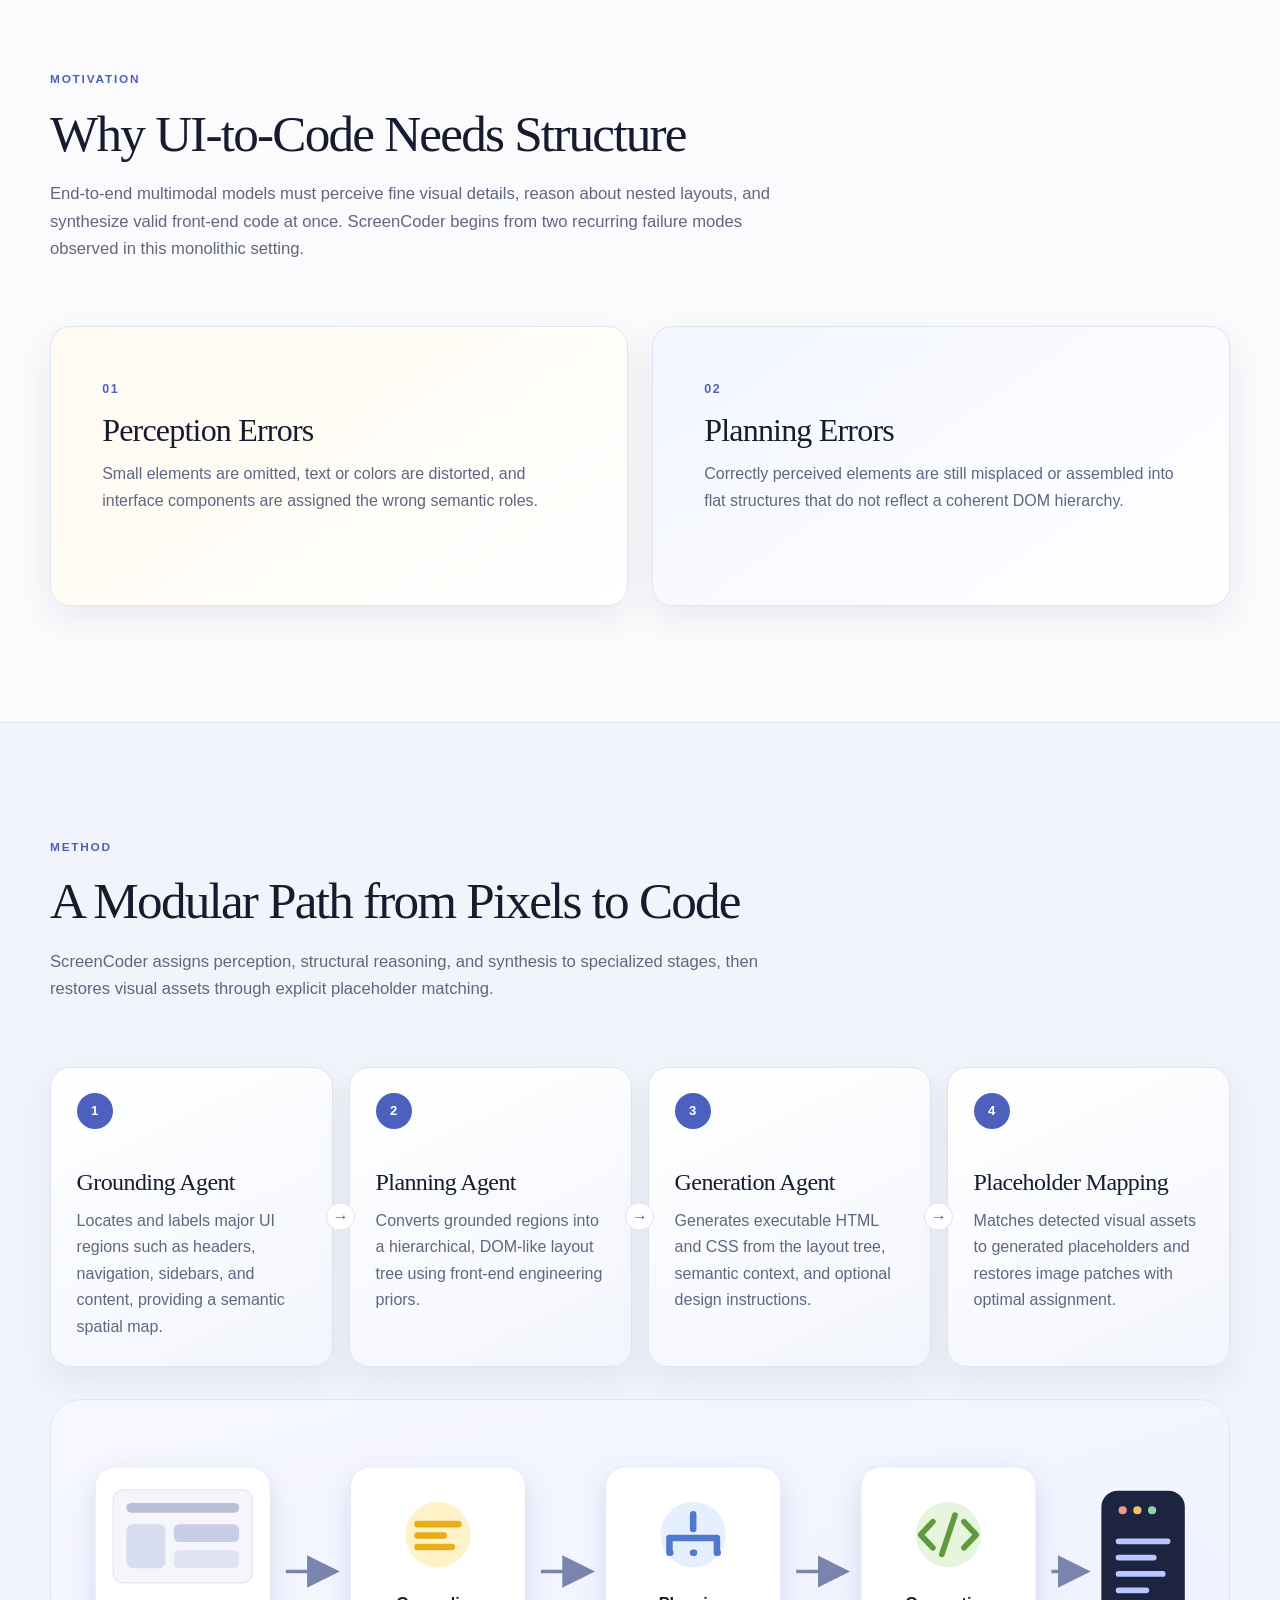
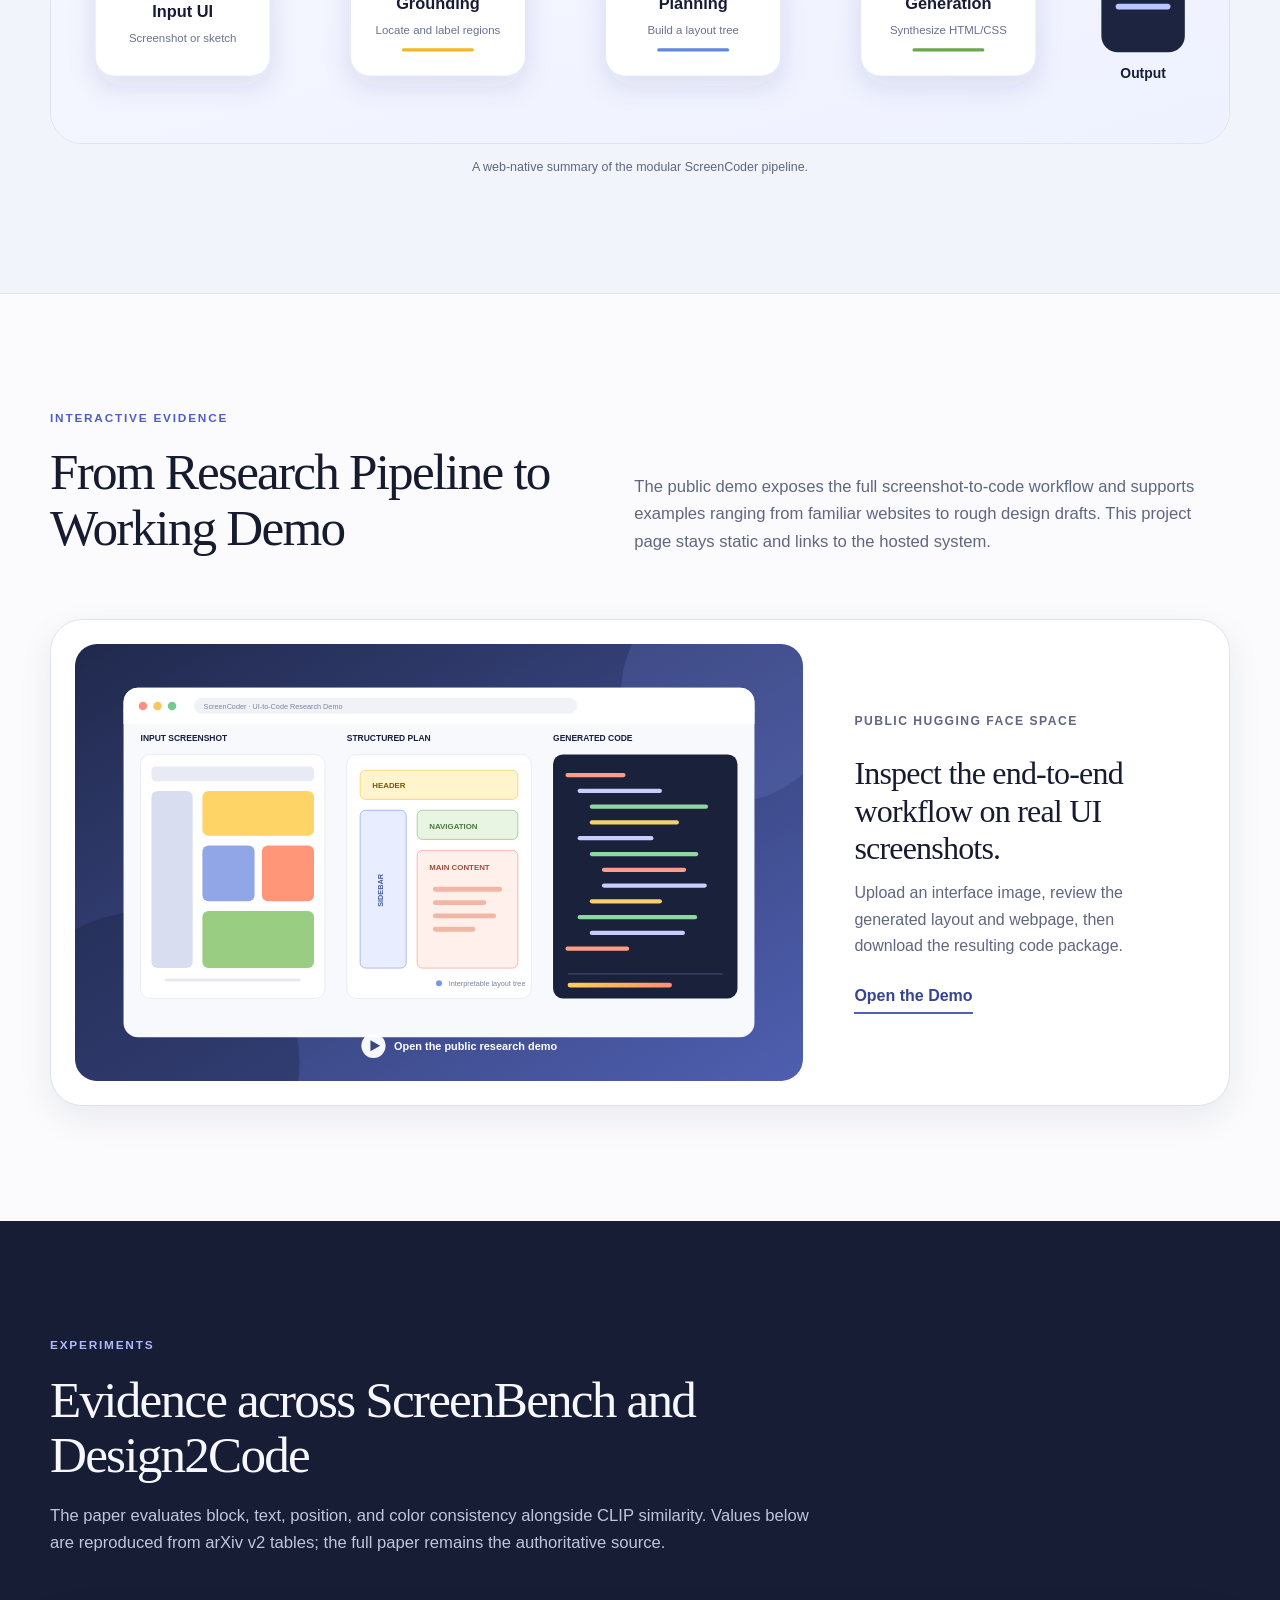
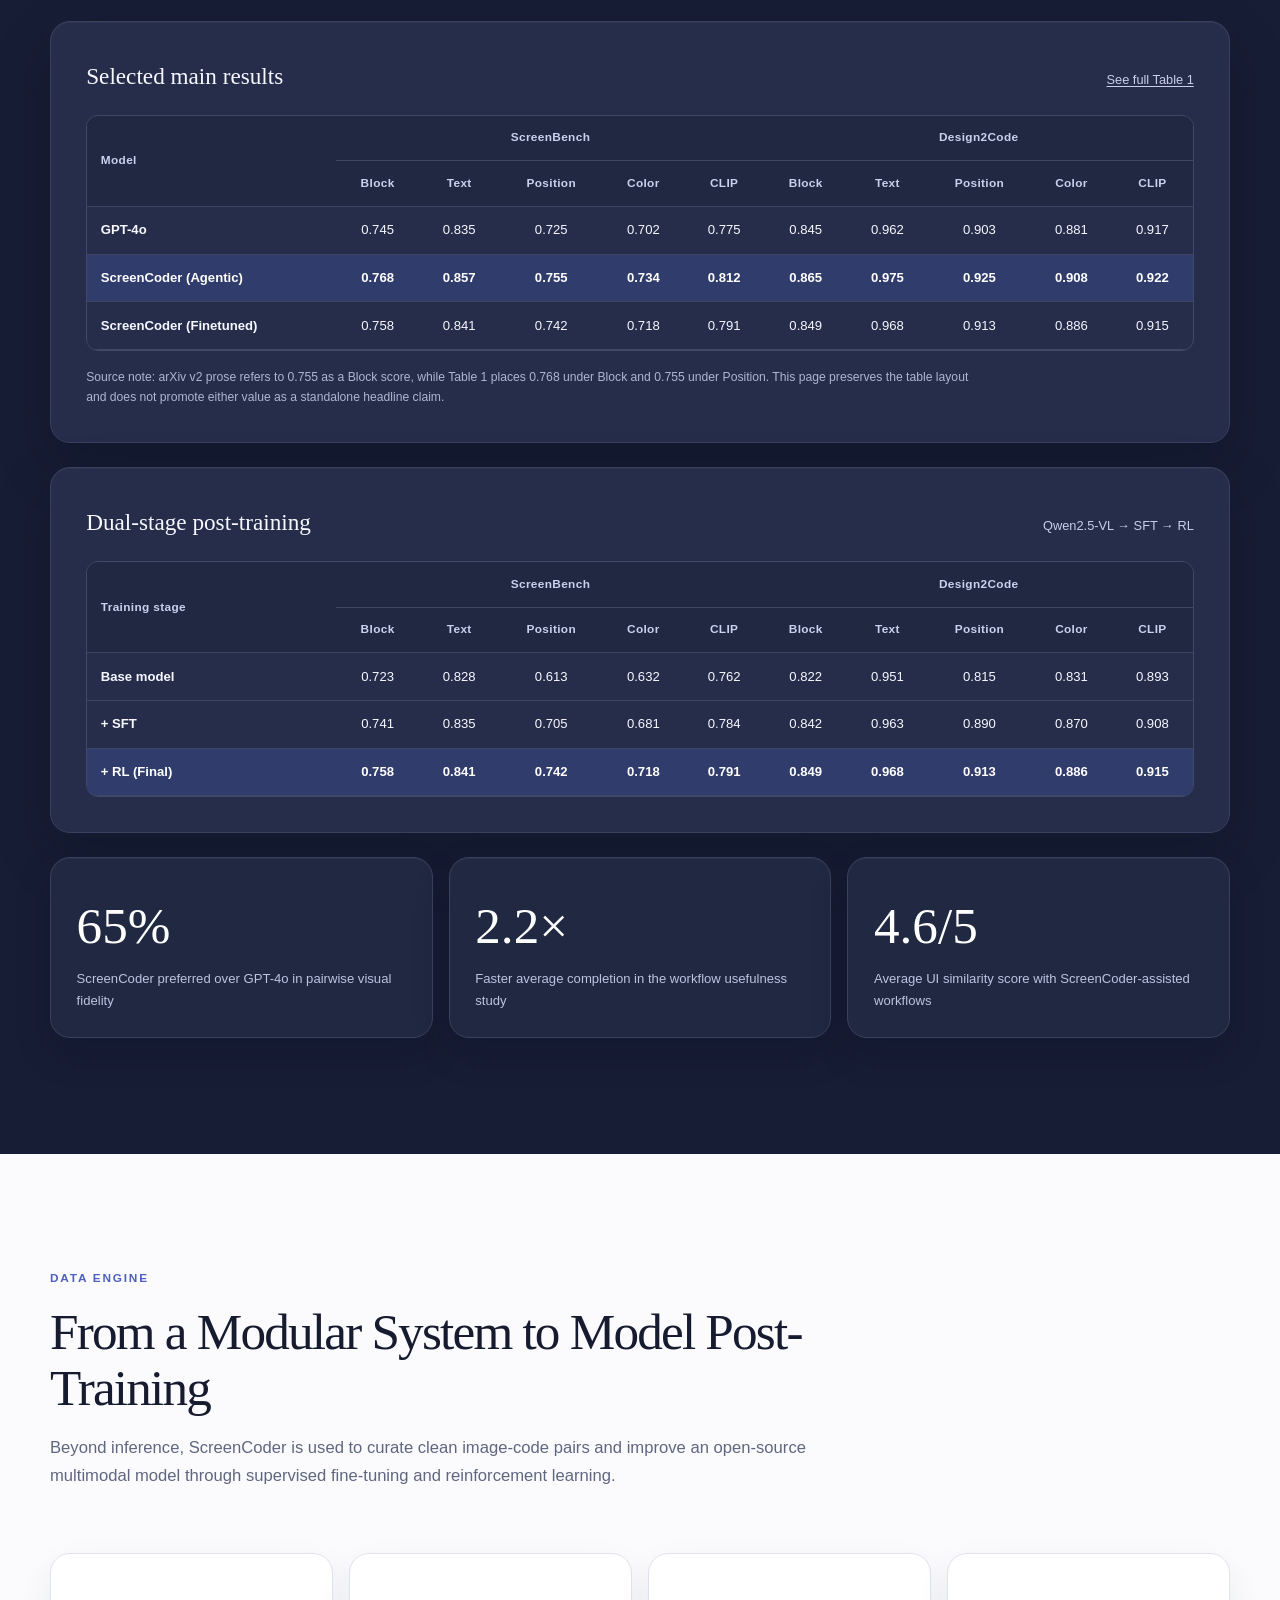
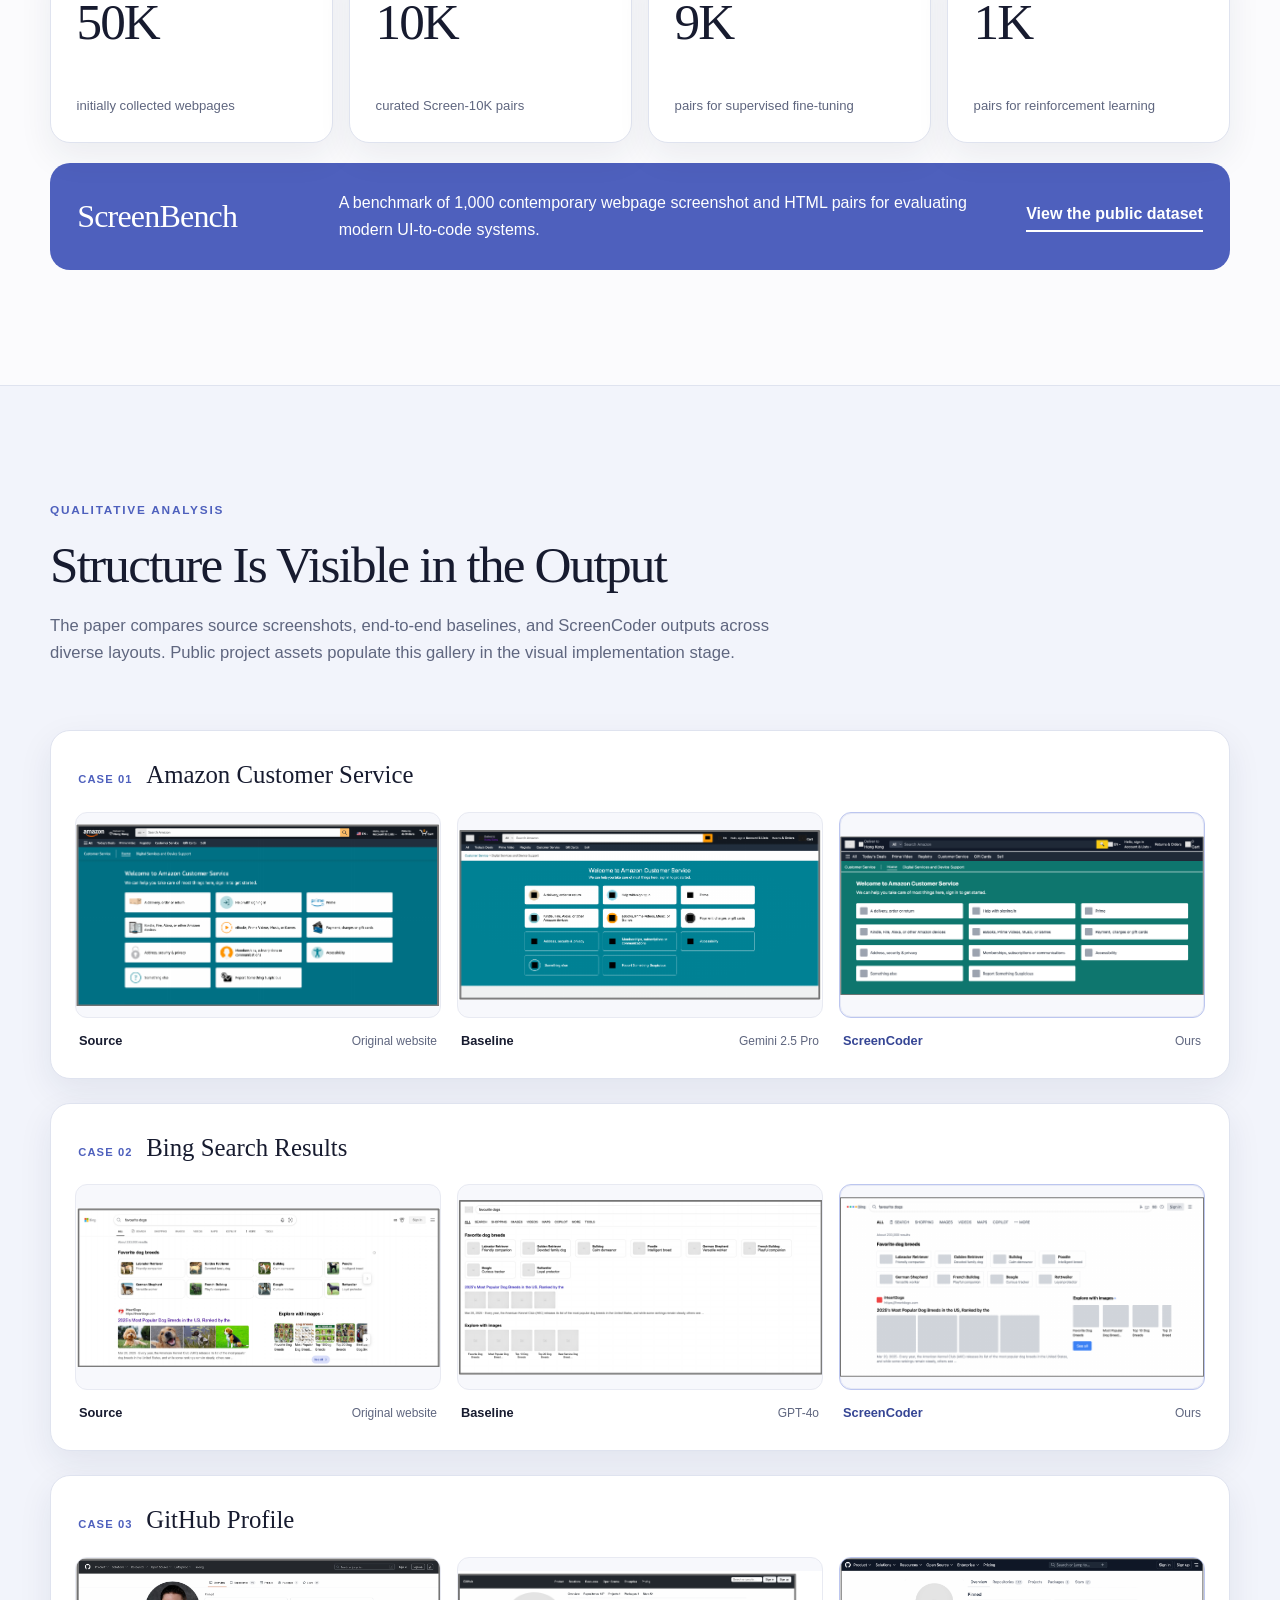
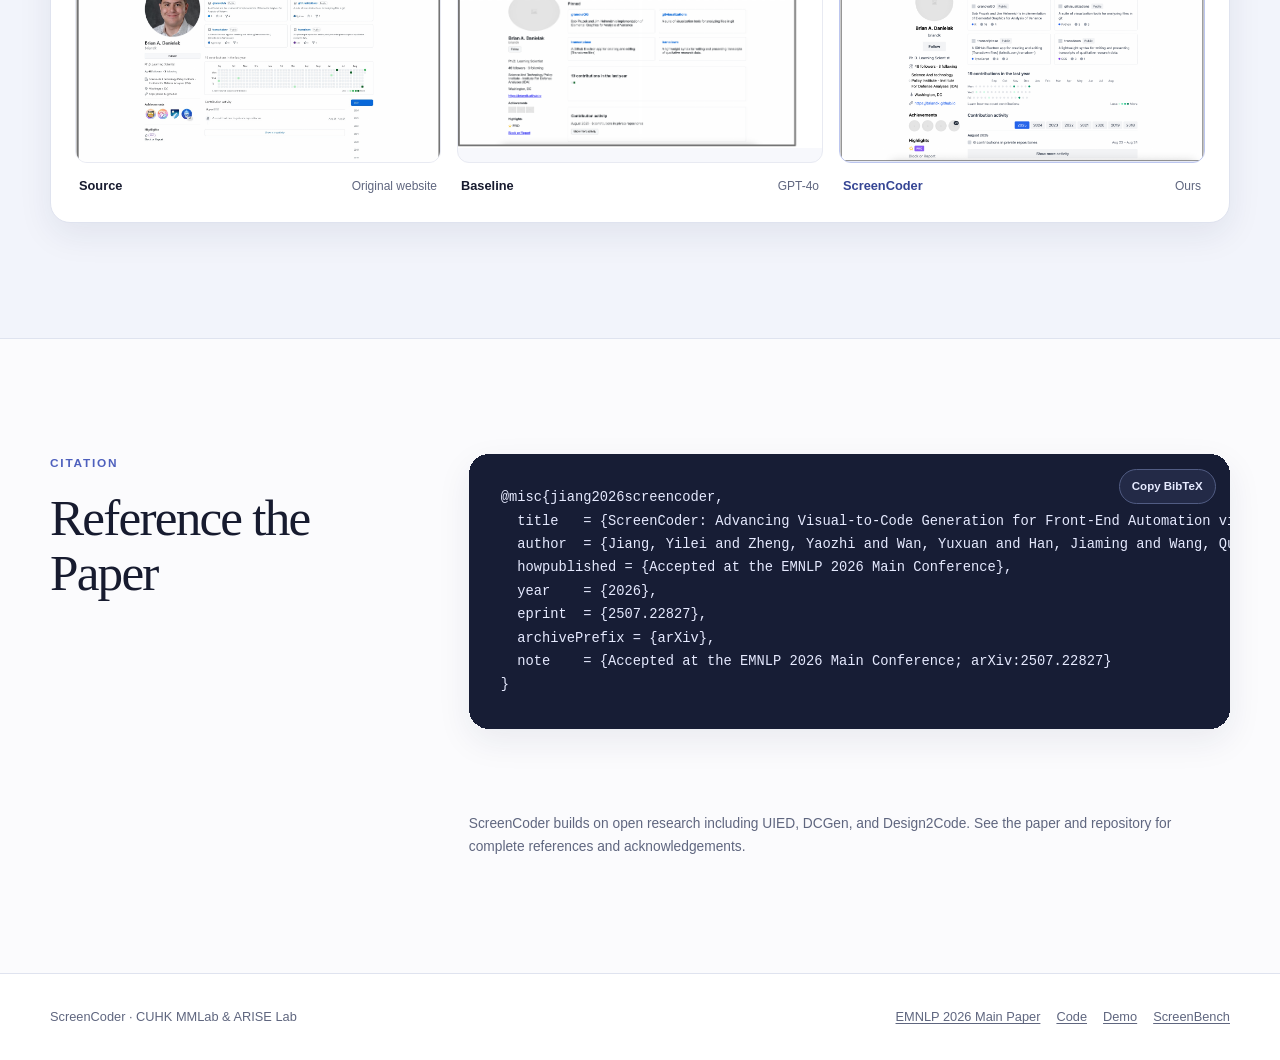
==== commit f835455d: "docs: specify EMNLP 2026 Main acceptance" ====
--- a/index.html
+++ b/index.html
@@ -3,14 +3,14 @@
   <head>
     <meta charset="utf-8">
     <meta name="viewport" content="width=device-width, initial-scale=1">
-    <meta name="description" content="ScreenCoder, accepted at EMNLP 2026, is a modular multi-agent framework for high-fidelity UI-to-code generation through grounding, planning, generation, and placeholder mapping.">
+    <meta name="description" content="ScreenCoder, accepted at the EMNLP 2026 Main Conference, is a modular multi-agent framework for high-fidelity UI-to-code generation through grounding, planning, generation, and placeholder mapping.">
     <meta name="theme-color" content="#171d35">
     <meta property="og:type" content="website">
-    <meta property="og:title" content="ScreenCoder — EMNLP 2026">
-    <meta property="og:description" content="Accepted at EMNLP 2026. Explore the ScreenCoder paper, method, experiments, code, dataset, and public demo.">
+    <meta property="og:title" content="ScreenCoder — EMNLP 2026 Main">
+    <meta property="og:description" content="Accepted at the EMNLP 2026 Main Conference. Explore the ScreenCoder paper, method, experiments, code, dataset, and public demo.">
     <meta property="og:image" content="./assets/images/teaser.jpg">
     <meta name="twitter:card" content="summary_large_image">
-    <title>ScreenCoder — EMNLP 2026</title>
+    <title>ScreenCoder — EMNLP 2026 Main</title>
     <link rel="icon" href="./favicon.svg" type="image/svg+xml">
     <link rel="stylesheet" href="./css/style.css?v=20260915-1">
   </head>
@@ -40,7 +40,7 @@
           <span class="hero-atmosphere__orb hero-atmosphere__orb--gold"></span>
         </div>
         <div class="hero__content">
-          <p class="eyebrow">Accepted at EMNLP 2026</p>
+          <p class="eyebrow">Accepted at EMNLP 2026 Main Conference</p>
           <h1 id="paper-title">ScreenCoder: Advancing Visual-to-Code Generation for Front-End Automation via Modular Multimodal Agents</h1>
           <p class="hero__summary">
             A modular multi-agent framework that separates visual grounding,
@@ -405,11 +405,11 @@
           <pre><code id="citation-code">@misc{jiang2026screencoder,
   title   = {ScreenCoder: Advancing Visual-to-Code Generation for Front-End Automation via Modular Multimodal Agents},
   author  = {Jiang, Yilei and Zheng, Yaozhi and Wan, Yuxuan and Han, Jiaming and Wang, Qunzhong and Lyu, Michael R. and Yue, Xiangyu},
-  howpublished = {Accepted at EMNLP 2026},
+  howpublished = {Accepted at the EMNLP 2026 Main Conference},
   year    = {2026},
   eprint  = {2507.22827},
   archivePrefix = {arXiv},
-  note    = {Accepted at EMNLP 2026; arXiv:2507.22827}
+  note    = {Accepted at the EMNLP 2026 Main Conference; arXiv:2507.22827}
 }</code></pre>
           <span id="citation-status" class="citation-status" aria-live="polite"></span>
         </div>
@@ -424,7 +424,7 @@
     <footer class="site-footer">
       <p>ScreenCoder · CUHK MMLab &amp; ARISE Lab</p>
       <div>
-        <a href="https://arxiv.org/abs/2507.22827">EMNLP 2026 Paper</a>
+        <a href="https://arxiv.org/abs/2507.22827">EMNLP 2026 Main Paper</a>
         <a href="https://github.com/leigest519/ScreenCoder">Code</a>
         <a href="https://huggingface.co/spaces/Jimmyzheng-10/ScreenCoder">Demo</a>
         <a href="https://huggingface.co/datasets/Leigest/ScreenCoder">ScreenBench</a>
